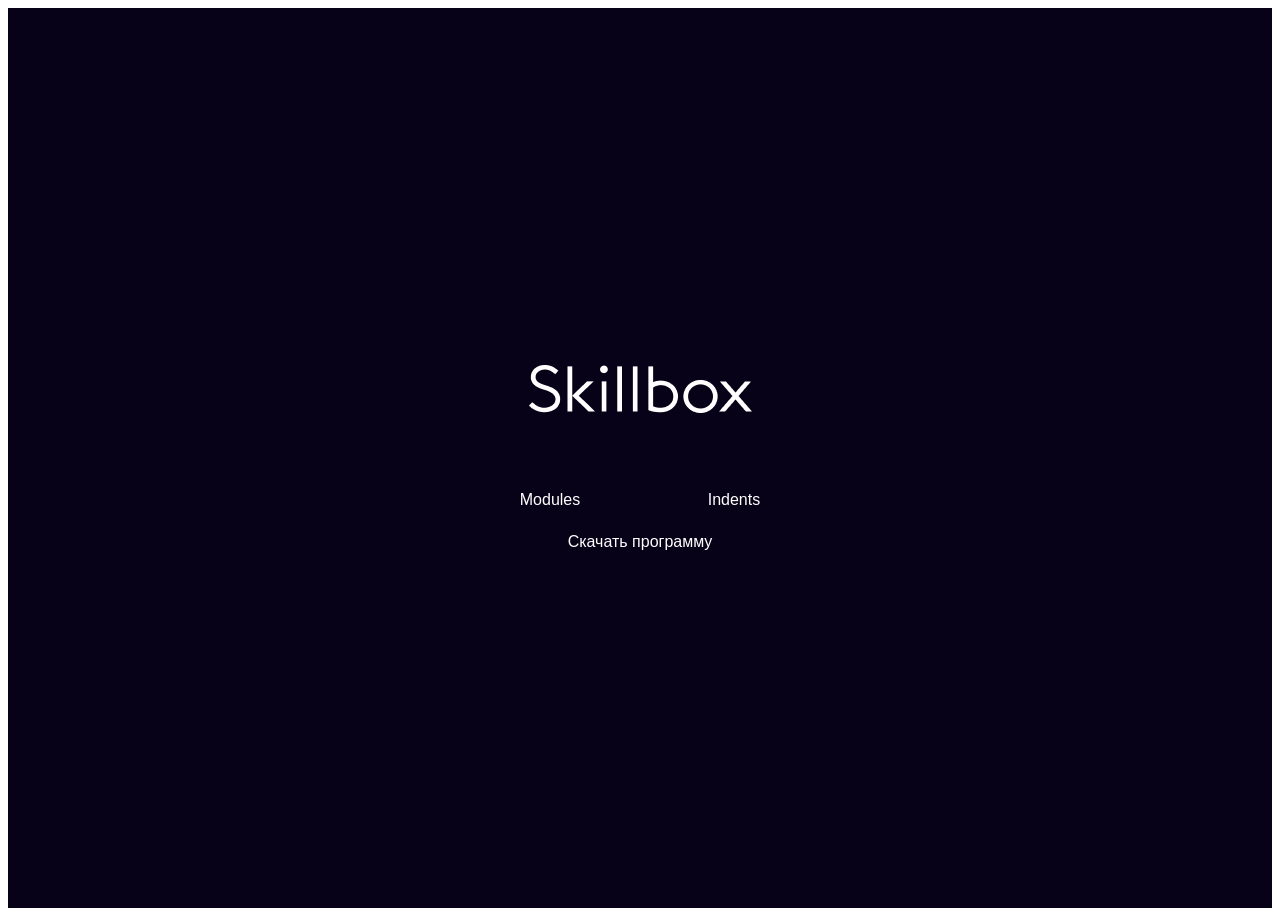
==== index.html @ f4b26ff0 "Add files" ====
<!DOCTYPE html>
<html lang="ru">
<head>
  <meta charset="UTF-8">
  <title>Практическое задание</title>
  <link rel="stylesheet" href="css/normalize.css">
  <link rel="stylesheet" href="css/style.css">
</head>
<body>
  <div class="main-content">
  <div class="logo">
    <a href="https://skillbox.ru/" target="_blank">
      <img src="img/logo-light.png" alt="Skillbox">
    </a>
  </div>
  <div>
    <a class="link" href="modules.html">Modules</a>
    <a class="link" href="article.html">Indents</a>
  </div>
  <div>
    <a href="skillbox.docx">Скачать программу</a>
  </div>
</div>
</body>
</html>
---- css/style.css ----
html {
	box-sizing: border-box;
}

*,
*::before,
*::after {
	box-sizing: inherit;
}

a {
	color: inherit;
	text-decoration: none;
}

img {
	max-width: 100%;
}

body {
	font-family: 'font', sans-serif;
}

.main-content{
  display: flex;
  flex-direction: column;
  align-items: center;
  justify-content: center;
  min-height: 100vh;
  color: #fff;
  background-color: #070217;
}

.logo {
  display: inline-block;
  margin-bottom: 50px;
}

.links{
  margin-bottom: 50px;
}

.link {
  display: inline-block;
  padding: 24px 49px;
}

.link:not(:last-child) {
  margin-right: 25px;
}

.container {
  margin: 0 auto;
  padding: 80px 0;
  width: 1170px;
}

.main-title {
  margin-top: 0;
  margin-bottom: 40px;
}

.control-title {
  margin-top: 0;
  margin-bottom: 10px;
}

.structure-title{
  margin-top: 0;
  margin-bottom: 10px;
}

.text {
  width: 872px;
  margin-top: 0;
  margin-bottom: 40px;
}

.gray-box {
  border-radius: 20px;
  padding: 30px;
  background-color: #f3f3f3;
}

.gray-box:not(:last-child) {
  margin-bottom: 25px;
}

.gray-box .text {
  width: 692px;
  margin-top: 0;
  margin-bottom: 10px;
}

.list {
  padding-left: 15px;
  margin-bottom: 0;
}

.item-list:not(:last-child) {
  margin-bottom: 20px;
}

.image {
  margin-bottom: 40px;
}

.fig-img {
  display: inline-block;
  margin-bottom: 40px;
  width: 872px;
  margin: 0;
}
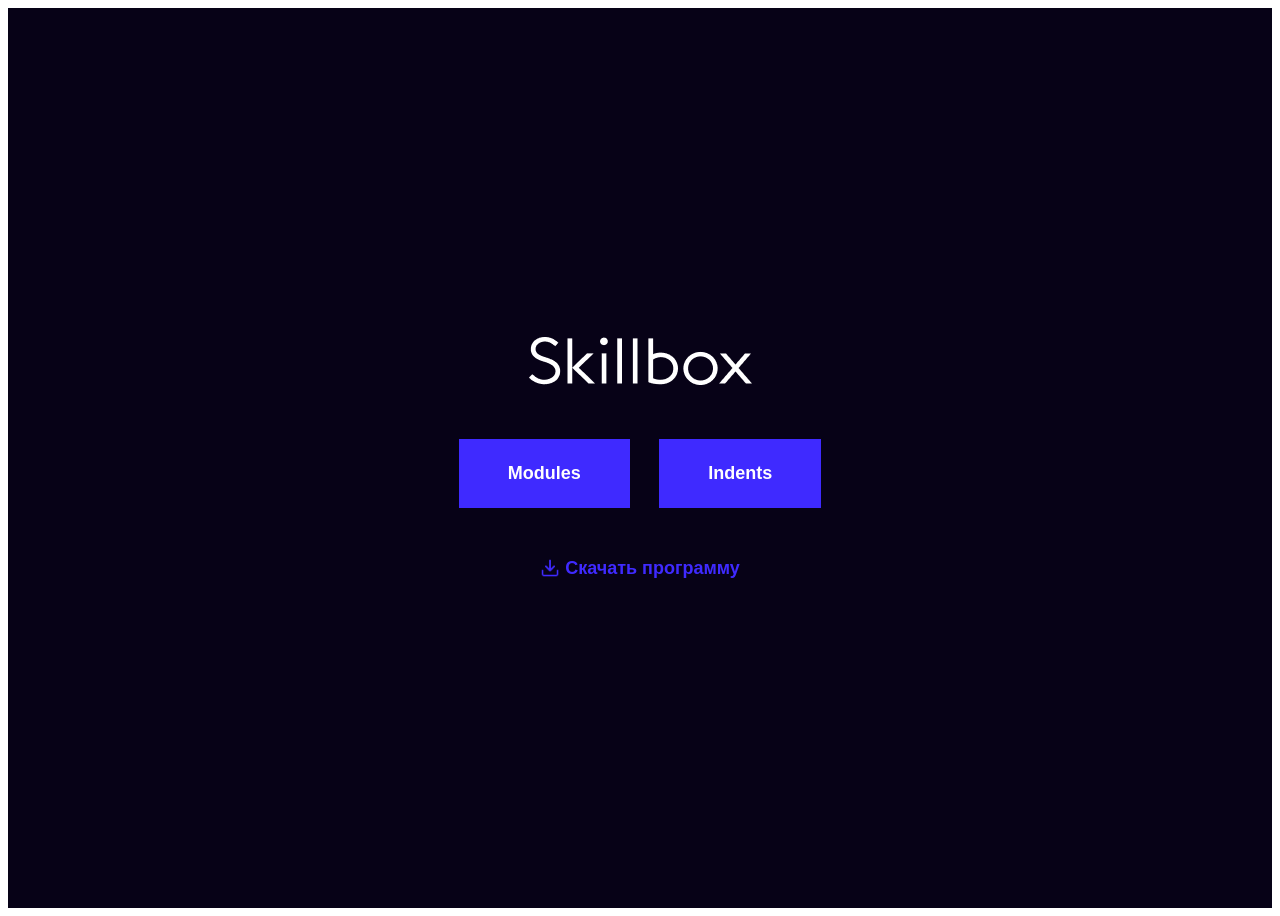
==== commit 1ebe1719: "Update files" ====
--- a/index.html
+++ b/index.html
@@ -13,12 +13,12 @@
       <img src="img/logo-light.png" alt="Skillbox">
     </a>
   </div>
-  <div>
+  <div class="links">
     <a class="link" href="modules.html">Modules</a>
     <a class="link" href="article.html">Indents</a>
   </div>
   <div>
-    <a href="skillbox.docx">Скачать программу</a>
+    <a class="link-download" href="skillbox.docx">Скачать программу</a>
   </div>
 </div>
 </body>
--- a/css/style.css
+++ b/css/style.css
@@ -10,7 +10,7 @@
 
 a {
 	color: inherit;
-	text-decoration: none;
+  text-decoration: none;
 }
 
 img {
@@ -18,7 +18,7 @@
 }
 
 body {
-	font-family: 'font', sans-serif;
+	font-family: Arial, Verdana, sans-serif;
 }
 
 .main-content{
@@ -43,6 +43,22 @@
 .link {
   display: inline-block;
   padding: 24px 49px;
+
+  font-weight: 700;
+  font-size: 18px;
+  background-color: #3f2aff;
+}
+
+.link-download {
+  font-weight: 700;
+  font-size: 18px;
+  color: #3f2aff;
+
+  padding-left: 25px;
+  background-image: url("../img/download.png");
+  background-position: left center;
+  background-size: 20px 20px;
+  background-repeat: no-repeat;
 }
 
 .link:not(:last-child) {
@@ -56,30 +72,65 @@
 }
 
 .main-title {
+  font-weight: 400;
+  font-size: 60px;
+  line-height: 60px;
+  color: #333;
   margin-top: 0;
   margin-bottom: 40px;
 }
 
 .control-title {
+  font-size: 40px;
+  line-height: 46px;
+  color: #333;
   margin-top: 0;
   margin-bottom: 10px;
 }
 
 .structure-title{
+  font-weight: 400;
+  font-size: 30px;
+  line-height: 34px;
+  color: #333;
   margin-top: 0;
   margin-bottom: 10px;
+}
+
+::marker {
+  color: blue;
+  font-size: 1.2em;
 }
 
 .text {
   width: 872px;
   margin-top: 0;
   margin-bottom: 40px;
+  font-weight: 400;
+  font-size: 20px;
+  line-height: 32px;
+  color: #333;
+}
+
+.highlight-text {
+  border-radius: 20px;
+  padding-top: 50px;
+  padding-bottom: 50px;
+  padding-left: 95px;
+  padding-right: 95px;
+  width: 100%;
+  font-weight: 700;
+  font-size: 30px;
+  color: #fff;
+  background-color:  #3f2aff;
 }
 
 .gray-box {
   border-radius: 20px;
   padding: 30px;
-  background-color: #f3f3f3;
+  background-color: #f3f3f3; 
+  background-position: right center;
+  background-repeat: no-repeat;
 }
 
 .gray-box:not(:last-child) {
@@ -97,8 +148,14 @@
   margin-bottom: 0;
 }
 
-.item-list:not(:last-child) {
+.item-list{
+  text-decoration: none;
+  color: #3f2aff;
   margin-bottom: 20px;
+}
+
+.list-mark::marker{
+  color: #3f2aff;
 }
 
 .image {
@@ -106,8 +163,33 @@
 }
 
 .fig-img {
+  margin: 0;
+  font-size: 0;
   display: inline-block;
   margin-bottom: 40px;
   width: 872px;
-  margin: 0;
 }
+
+.fig-img figcaption {
+  border-bottom: 1px solid #b6b6b6;
+  border-left: 1px solid #b6b6b6;
+  border-right: 1px solid #b6b6b6;
+  border-top: none;
+  padding-top: 19px;
+  padding-bottom: 19px;
+  font-weight: 400;
+  font-size: 14px;
+  text-align: center;
+  }
+
+.decorative-img-book {
+  background-image: url("../img/decorate-1.png");
+  background-position: right center;
+  background-repeat: no-repeat;
+}
+
+.decorative-img-spark {
+  background-image: url("../img/decorate-2.png");
+  background-position: right center;
+  background-repeat: no-repeat;
+}
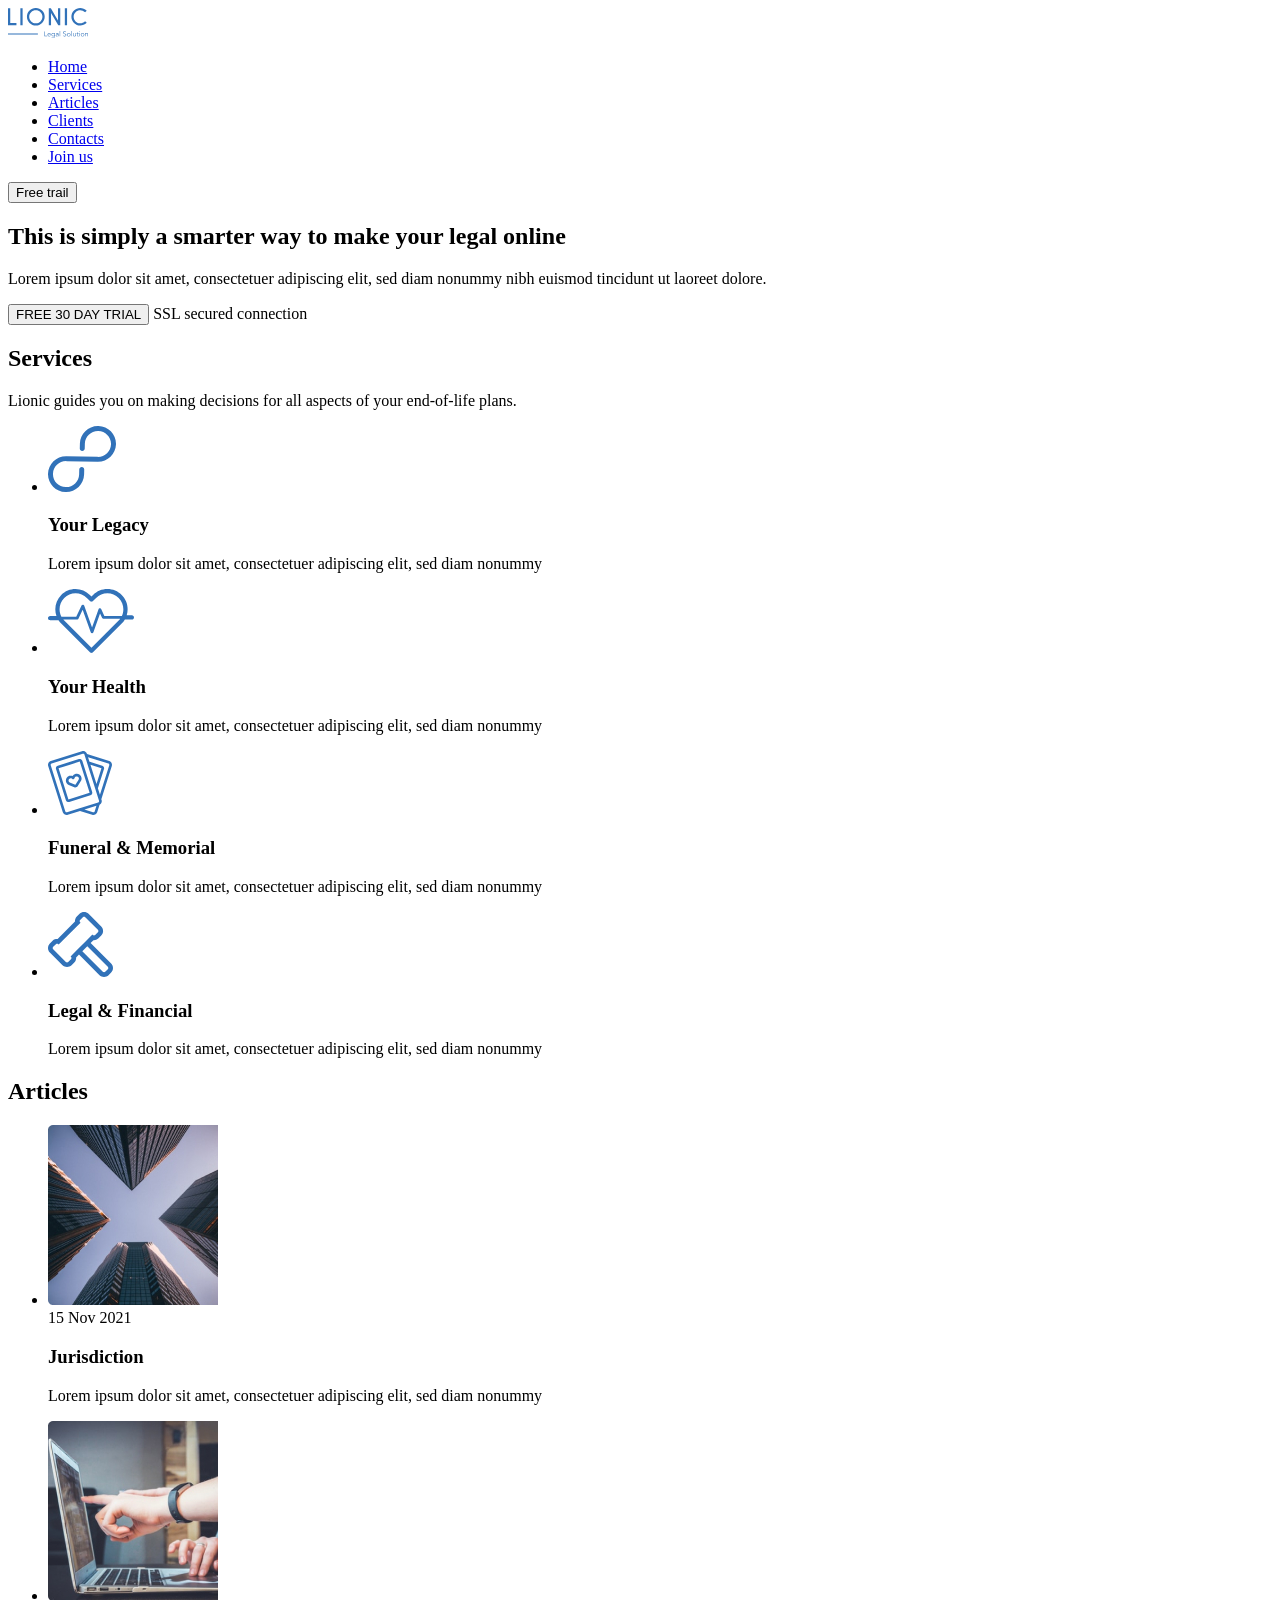
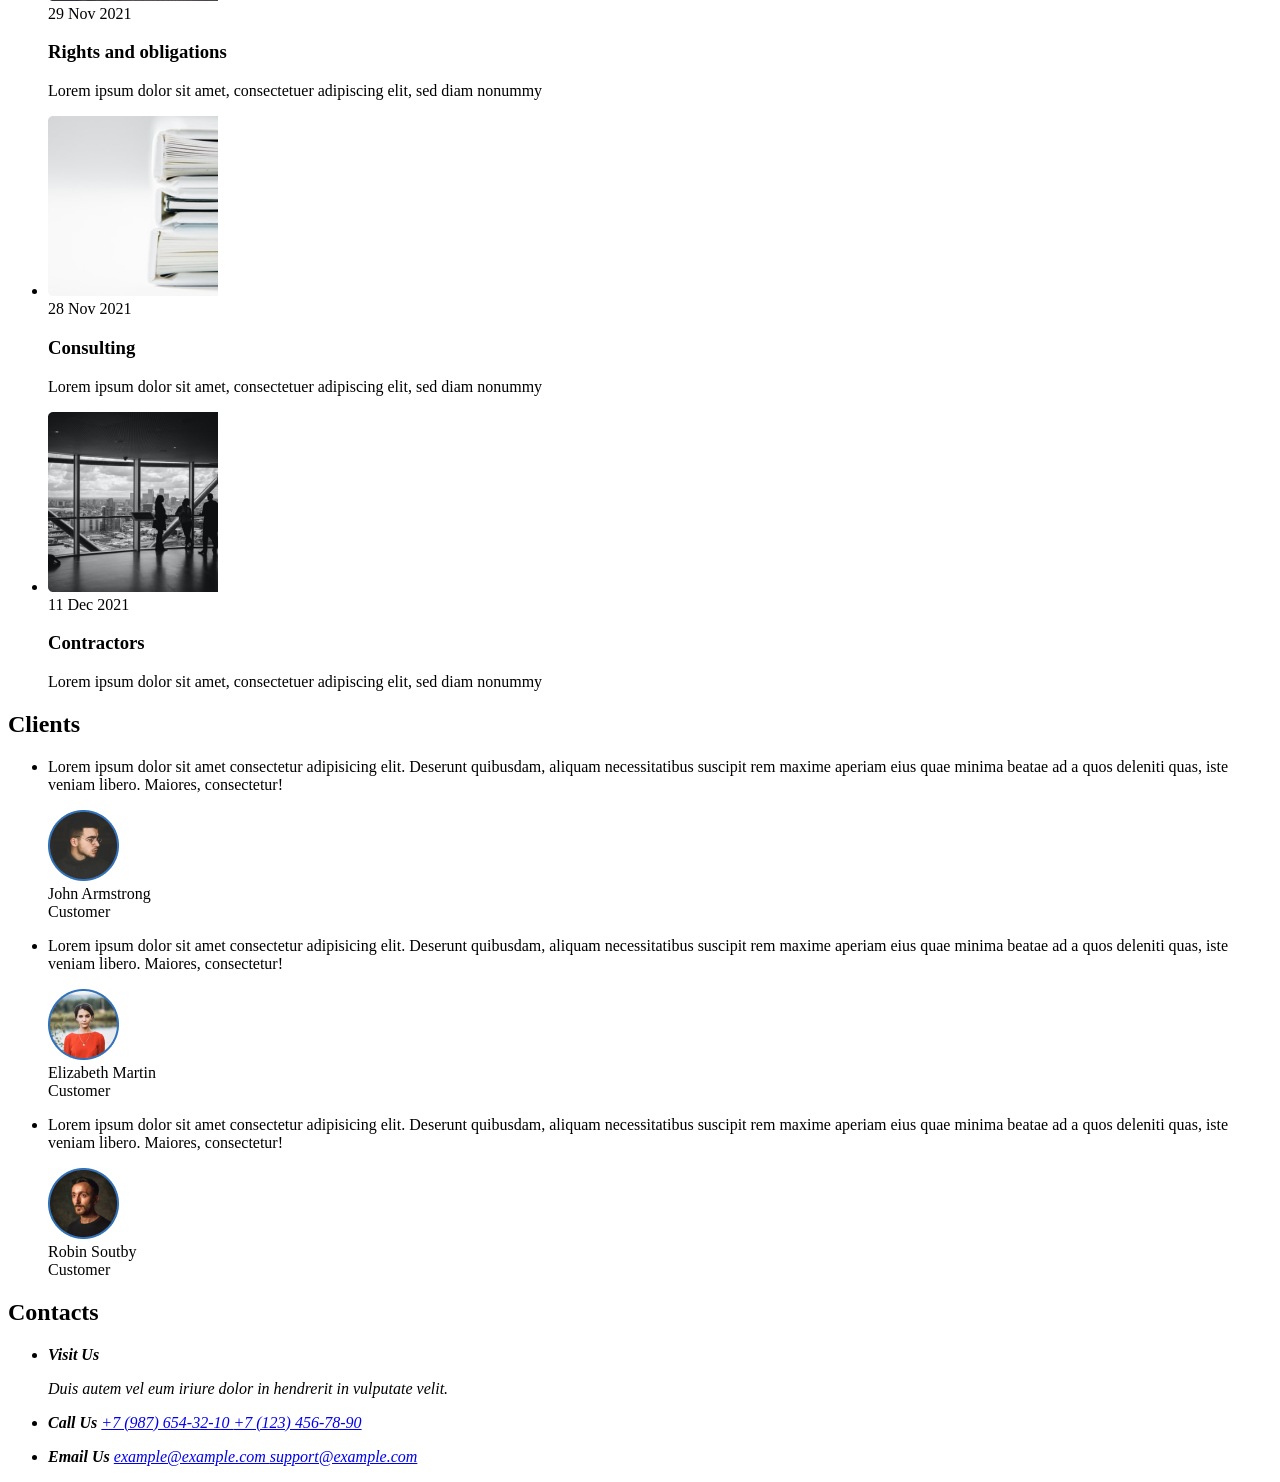
==== commit 91a4d0cb: "Add files" ====
--- a/index.html
+++ b/index.html
@@ -1,25 +1,314 @@
-<!DOCTYPE html>
-<html lang="ru">
-<head>
-  <meta charset="UTF-8">
-  <title>Практическое задание</title>
-  <link rel="stylesheet" href="css/normalize.css">
-  <link rel="stylesheet" href="css/style.css">
-</head>
-<body>
-  <div class="main-content">
-  <div class="logo">
-    <a href="https://skillbox.ru/" target="_blank">
-      <img src="img/logo-light.png" alt="Skillbox">
-    </a>
-  </div>
-  <div class="links">
-    <a class="link" href="modules.html">Modules</a>
-    <a class="link" href="article.html">Indents</a>
-  </div>
-  <div>
-    <a class="link-download" href="skillbox.docx">Скачать программу</a>
-  </div>
-</div>
-</body>
-</html>
+<!DOCTYPE html>
+<html lang="en">
+<head>
+    <meta charset="UTF-8">
+    <meta name="viewport" content="width=device-width, initial-scale=1.0">
+    <title>Lionic</title>
+</head>
+<body>
+    <header class="header">
+        <div class="container">
+            <a href="#" class="header-logo">
+                <img src="img/logo.svg" class="header-logo" alt="Logo">
+            </a>
+            <nav class="header-nav">
+                <ul class="header-list">
+                    <li class="header-list-item">
+                        <a href="#" class="header-link">
+                            Home
+                        </a>
+                    </li>
+                    <li class="header-list-item">
+                        <a href="#services" class="header-link">
+                            Services
+                        </a>
+                    </li>
+                    <li class="header-list-item">
+                        <a href="#articles" class="header-link">
+                            Articles
+                        </a>
+                    </li>
+                    <li class="header-list-item">
+                        <a href="#clients" class="header-link">
+                            Clients
+                        </a>
+                    </li>
+                    <li class="header-list-item">
+                        <a href="#contacts" class="header-link">
+                            Contacts
+                        </a>
+                    </li>
+                    <li class="header-list-item">
+                        <a href="#join-us" class="header-link">
+                            Join us
+                        </a>
+                    </li>
+                </ul>
+            </nav>
+            <button class="btn neader-btn">
+                Free trail
+            </button>
+        </div>
+    </header>
+
+    <main class="main">
+        <section id="hero" class="hero">
+            <div class="container">
+                <div class="hero-content">
+                    <h1 class="hero-title">
+                        This is&nbsp;simply a&nbsp;smarter way to&nbsp;make your legal online
+                    </h1>
+                    <p class="hero-descr">
+                        Lorem ipsum dolor sit amet, consectetuer adipiscing elit, sed diam nonummy nibh euismod tincidunt ut&nbsp;laoreet dolore.
+                    </p>
+                    <button class="btn hero-btn">
+                        FREE 30&nbsp;DAY TRIAL
+                    </button>
+                    <span class="hero-secure">
+                        SSL secured connection
+                    </span>
+                </div>
+            </div>
+        </section>
+        <section id="services" class="services">
+            <div class="container">
+                <h2 class="section-title services-title">
+                    Services
+                </h2>
+                <p class="section-descr services-descr">
+                    Lionic guides you on&nbsp;making decisions for all aspects of&nbsp;your end-of-life plans.
+                </p>
+                <ul class="services-items">
+                    <li class="dervices-item">
+                        <svg class="services-item-icon" width="68" height="66" viewBox="0 0 68 66" fill="none" xmlns="http://www.w3.org/2000/svg">
+                            <path d="M50.393 0.00398661C40.438 -0.212013 32.146 7.63799 31.9 17.512L31.776 22.483C31.742 23.839 32.833 24.973 34.2 25.003C35.567 25.032 36.713 23.947 36.746 22.591L36.871 17.62C37.049 10.471 43.062 4.77799 50.271 4.93399C57.478 5.09099 63.201 11.038 63.023 18.187C62.844 25.335 56.831 31.029 49.623 30.872L18.5 30.197C8.54499 29.981 0.252987 37.831 0.00698678 47.705C-0.240013 57.579 7.65099 65.78 17.607 65.995C27.562 66.211 35.854 58.362 36.1 48.488L36.223 43.572C36.257 42.215 35.166 41.082 33.799 41.052C32.432 41.022 31.286 42.108 31.252 43.464L31.129 48.38C30.951 55.529 24.938 61.222 17.729 61.066C10.522 60.909 4.79899 54.962 4.97699 47.813C5.15599 40.664 11.169 34.971 18.377 35.127L49.5 35.802C59.456 36.018 67.747 28.169 67.994 18.295C68.24 8.41999 60.349 0.219987 50.394 0.00498661L50.393 0.00398661Z" fill="#3172B9"/>
+                        </svg>
+                        <h3 class="services-item-title">
+                            Your Legacy
+                        </h3>
+                        <p class="services-item-desc">
+                            Lorem ipsum dolor sit amet, consectetuer adipiscing elit, sed diam nonummy
+                        </p>
+                    </li>
+                    <li class="dervices-item">
+                        <svg class="services-item-icon" width="86" height="64" viewBox="0 0 86 64" fill="none" xmlns="http://www.w3.org/2000/svg">
+                            <path d="M79.622 20.272C79.622 22.336 79.316 24.352 78.726 26.27H83.868C85.045 26.27 86 27.227 86 28.406C86 29.586 85.045 30.541 83.868 30.541H77.47C77.268 30.541 77.073 30.513 76.888 30.461C76.0053 31.9743 74.9311 33.3675 73.692 34.606L44.972 63.374C44.7741 63.5725 44.539 63.73 44.2802 63.8375C44.0213 63.9449 43.7438 64.0002 43.4635 64.0002C43.1832 64.0002 42.9057 63.9449 42.6468 63.8375C42.388 63.73 42.1529 63.5725 41.955 63.374L13.233 34.606C12.1963 33.5688 11.2752 32.422 10.486 31.186C10.315 31.23 10.136 31.254 9.95 31.254H2.132C1.85176 31.2537 1.57431 31.1983 1.31551 31.0908C1.0567 30.9833 0.821595 30.8259 0.623621 30.6276C0.425646 30.4292 0.268677 30.1938 0.161676 29.9348C0.0546755 29.6758 -0.000261829 29.3983 9.38171e-07 29.118C9.38171e-07 27.938 0.955001 26.982 2.132 26.982H8.447C5.965 19.861 7.56 11.618 13.233 5.93801C15.1066 4.05015 17.3363 2.55313 19.793 1.5338C22.2497 0.514473 24.8843 -0.00687342 27.544 1.15198e-05C32.95 1.15198e-05 38.034 2.10901 41.856 5.93801L43.463 7.54701L45.07 5.93701C46.9438 4.04921 49.1737 2.55231 51.6306 1.53315C54.0874 0.513987 56.7222 -0.0071368 59.382 1.15198e-05C62.0417 -0.00681806 64.6763 0.514553 67.133 1.53388C69.5896 2.55321 71.8194 4.0502 73.693 5.93801C75.5791 7.8172 77.0741 10.0515 78.0918 12.5117C79.1094 14.972 79.6295 17.6096 79.622 20.272ZM70.678 8.95701C69.1987 7.46697 67.4383 6.28548 65.4989 5.48108C63.5595 4.67667 61.4796 4.26536 59.38 4.27101C57.2807 4.26563 55.2012 4.67706 53.2622 5.48146C51.3231 6.28586 49.563 7.46721 48.084 8.95701L44.969 12.077C44.7713 12.2754 44.5364 12.4329 44.2777 12.5403C44.019 12.6478 43.7416 12.7031 43.4615 12.7031C43.1814 12.7031 42.904 12.6478 42.6453 12.5403C42.3866 12.4329 42.1517 12.2754 41.954 12.077L38.84 8.95701C37.3608 7.46718 35.6005 6.28582 33.6613 5.48142C31.7221 4.67703 29.6424 4.26561 27.543 4.27101C25.4437 4.26546 23.3642 4.67682 21.4251 5.48123C19.486 6.28564 17.7259 7.46708 16.247 8.95701C11.173 14.04 10.232 21.718 13.425 27.763H28.236L33.538 16.479C33.783 15.959 34.277 15.634 34.891 15.663C35.1717 15.6764 35.4421 15.7726 35.6681 15.9396C35.8942 16.1065 36.0657 16.3367 36.161 16.601L44.051 38.487L50.542 20.168C50.6364 19.9007 50.8086 19.6678 51.0365 19.4992C51.2643 19.3306 51.5374 19.2341 51.8206 19.2221C52.1038 19.21 52.3842 19.283 52.6255 19.4316C52.8669 19.5802 53.0583 19.7977 53.175 20.056L56.351 27.051H73.852C76.612 21.125 75.554 13.842 70.677 8.95701H70.678ZM16.248 31.586L43.463 58.844L70.678 31.586C71.2253 31.038 71.7323 30.4512 72.195 29.83H55.736C55.179 29.83 54.373 29.573 54.143 29.064L52.046 24.444L45.404 43.189C45.204 43.755 44.67 44.135 44.069 44.136H44.066C43.466 44.136 42.933 43.76 42.729 43.196L34.653 20.798L30.426 29.794C30.192 30.292 29.99 30.541 29.439 30.541H15.293C15.593 30.901 15.912 31.249 16.248 31.586Z" fill="#3172B9"/>
+                        </svg>
+                        <h3 class="services-item-title">
+                            Your Health
+                        </h3>
+                        <p class="services-item-desc">
+                            Lorem ipsum dolor sit amet, consectetuer adipiscing elit, sed diam nonummy
+                        </p>
+                    </li>
+                    <li class="dervices-item">
+                        <svg class="services-item-icon" width="64" height="64" viewBox="0 0 64 64" fill="none" xmlns="http://www.w3.org/2000/svg">
+                            <path d="M63.8101 15.073L53.3321 48.146L53.5791 48.926C53.7393 49.4264 53.7986 49.9537 53.7536 50.4772C53.7086 51.0008 53.5603 51.5102 53.3171 51.976C52.9241 52.732 52.3171 53.329 51.5701 53.704L51.5611 53.737L49.1941 61.207C48.8722 62.2171 48.1632 63.0585 47.2223 63.5469C46.2815 64.0354 45.1853 64.131 44.1741 63.813L32.0001 59.957L19.8261 63.813C18.8148 64.131 17.7187 64.0354 16.7778 63.5469C15.8369 63.0585 15.1279 62.2171 14.8061 61.207L0.188058 15.074C0.0280711 14.5735 -0.0310613 14.0462 0.0140824 13.5227C0.0592262 12.9991 0.20775 12.4897 0.451058 12.024C0.69167 11.5566 1.02267 11.1416 1.42487 10.8031C1.82706 10.4646 2.29245 10.2093 2.79406 10.052L33.9431 0.187C34.9542 -0.131631 36.0504 -0.0363451 36.9915 0.451969C37.9325 0.940283 38.6415 1.78178 38.9631 2.792L39.0401 3.034C39.0491 3.036 39.0581 3.037 39.0661 3.04L61.2061 10.053C61.7073 10.2103 62.1723 10.4654 62.5743 10.8035C62.9763 11.1417 63.3073 11.5561 63.5481 12.023C64.0401 12.973 64.1331 14.055 63.8101 15.073ZM48.4441 54.75L36.4161 58.559L44.9781 61.271C45.3153 61.3777 45.6811 61.3463 45.9951 61.1835C46.3092 61.0208 46.5458 60.7401 46.6531 60.403L48.4441 54.75ZM51.0371 49.732L36.4211 3.598C36.3142 3.26106 36.078 2.98029 35.7644 2.81736C35.4507 2.65442 35.0852 2.62264 34.7481 2.729L3.60006 12.595C3.26006 12.702 2.98306 12.935 2.81906 13.252C2.73787 13.4073 2.68829 13.5771 2.67319 13.7517C2.65808 13.9263 2.67775 14.1021 2.73106 14.269L17.3471 60.402C17.5691 61.103 18.3201 61.492 19.0211 61.271L31.5611 57.299C31.5891 57.289 31.6171 57.279 31.6461 57.272L50.1691 51.405C50.5091 51.298 50.7861 51.065 50.9491 50.748C51.1141 50.432 51.1451 50.071 51.0371 49.731V49.732ZM48.4971 32.885L53.4461 17.265L42.4451 13.781L48.4971 32.885ZM61.1801 13.25C61.0998 13.0945 60.9896 12.9565 60.8557 12.8439C60.7218 12.7313 60.567 12.6464 60.4001 12.594L40.0231 6.14L41.4691 10.701C41.5571 10.711 41.6451 10.729 41.7321 10.757L54.2501 14.722C54.5841 14.8269 54.894 14.9969 55.1619 15.2223C55.4299 15.4477 55.6505 15.7239 55.8111 16.035C55.9734 16.3456 56.0726 16.6852 56.1028 17.0344C56.133 17.3835 56.0937 17.7352 55.9871 18.069L49.8951 37.297L51.9331 43.731L61.2681 14.267C61.3751 13.927 61.3441 13.567 61.1801 13.25ZM30.9401 23.336C31.5152 23.6323 32.0259 24.0398 32.4425 24.5349C32.8591 25.0299 33.1733 25.6027 33.3671 26.22C33.5725 26.8654 33.633 27.5483 33.5443 28.2198C33.4557 28.8913 33.22 29.535 32.8541 30.105L29.6411 35.126C29.3916 35.5142 29.0489 35.8336 28.6441 36.0552C28.2393 36.2767 27.7855 36.3932 27.3241 36.394C26.9701 36.394 26.6161 36.326 26.2841 36.19L20.7651 33.936C20.1378 33.6806 19.5745 33.29 19.1154 32.792C18.6563 32.2941 18.3127 31.701 18.1091 31.055C17.9119 30.4388 17.8389 29.7897 17.8943 29.1451C17.9498 28.5006 18.1326 27.8734 18.4321 27.3C18.7284 26.7249 19.1359 26.2142 19.631 25.7976C20.126 25.3811 20.6988 25.0668 21.3161 24.873C22.3839 24.5378 23.5338 24.5745 24.5781 24.977C25.1998 24.0462 26.1189 23.3539 27.1851 23.013C27.8013 22.8161 28.4504 22.7433 29.0949 22.7987C29.7394 22.8541 30.3665 23.0368 30.9401 23.336ZM30.8251 27.025C30.7361 26.742 30.5919 26.4795 30.4009 26.2526C30.2098 26.0257 29.9757 25.8389 29.7121 25.703C29.4491 25.5656 29.1615 25.4818 28.8659 25.4564C28.5703 25.431 28.2726 25.4645 27.9901 25.555C27.6178 25.6716 27.2823 25.8833 27.0168 26.1692C26.7513 26.455 26.565 26.8051 26.4761 27.185C26.4221 27.4083 26.3114 27.6139 26.1547 27.7819C25.998 27.9499 25.8006 28.0747 25.5816 28.1441C25.3626 28.2135 25.1294 28.2251 24.9045 28.178C24.6797 28.1309 24.4708 28.0265 24.2981 27.875C24.0064 27.6158 23.6523 27.4371 23.2705 27.3565C22.8888 27.2758 22.4926 27.296 22.1211 27.415C21.838 27.5042 21.5755 27.6487 21.3488 27.8401C21.122 28.0315 20.9355 28.266 20.8001 28.53C20.6627 28.793 20.5789 29.0806 20.5535 29.3762C20.5281 29.6718 20.5616 29.9694 20.6521 30.252C20.8271 30.805 21.2371 31.249 21.7751 31.469L27.2931 33.723C27.3114 33.731 27.3322 33.7317 27.3511 33.725C27.3696 33.7194 27.3856 33.7074 27.3961 33.691L30.6091 28.669C30.9231 28.179 31.0021 27.581 30.8261 27.027L30.8251 27.025ZM44.1721 40.932C44.2788 41.2656 44.3183 41.6171 44.2882 41.966C44.2582 42.315 44.1592 42.6545 43.9971 42.965C43.8365 43.2764 43.6158 43.5529 43.3477 43.7785C43.0796 44.004 42.7694 44.1742 42.4351 44.279L21.2401 50.994C20.5659 51.2062 19.835 51.1426 19.2077 50.817C18.5803 50.4914 18.1076 49.9305 17.8931 49.257L8.01306 18.07C7.90624 17.7362 7.8667 17.3846 7.89674 17.0355C7.92678 16.6863 8.0258 16.3466 8.18806 16.036C8.34862 15.7249 8.56923 15.4487 8.83717 15.2233C9.1051 14.9979 9.41503 14.8279 9.74906 14.723L30.9451 8.009C31.6194 7.79619 32.3506 7.85955 32.9782 8.18519C33.6059 8.51083 34.0788 9.07215 34.2931 9.746L44.1721 40.932ZM41.6301 41.737L31.7501 10.551L21.9781 13.645L10.5531 17.264L20.4331 48.45L41.6301 41.737Z" fill="#3172B9"/>
+                        </svg>
+                        <h3 class="services-item-title">
+                            Funeral &amp;&nbsp;Memorial
+                        </h3>
+                        <p class="services-item-desc">
+                            Lorem ipsum dolor sit amet, consectetuer adipiscing elit, sed diam nonummy
+                        </p>
+                    </li>
+                    <li class="dervices-item">
+                        <svg class="services-item-icon" width="65" height="65" viewBox="0 0 65 65" fill="none" xmlns="http://www.w3.org/2000/svg">
+                            <path d="M63.131 51.506C64.3269 52.7045 64.9985 54.3285 64.9985 56.0215C64.9985 57.7146 64.3269 59.3385 63.131 60.537L60.54 63.13C59.9482 63.7249 59.2442 64.1965 58.4689 64.5175C57.6935 64.8385 56.8622 65.0025 56.023 65C55.184 65.0024 54.3529 64.8384 53.5777 64.5174C52.8025 64.1964 52.0987 63.7249 51.507 63.13L30.988 42.613L28.126 45.475C28.2028 46.397 28.077 47.3246 27.7574 48.1928C27.4378 49.061 26.9322 49.8488 26.276 50.501L23.55 53.227C22.9583 53.8218 22.2545 54.2934 21.4793 54.6143C20.7042 54.9353 19.873 55.0994 19.034 55.097C18.1952 55.0993 17.3642 54.9352 16.5892 54.6142C15.8142 54.2932 15.1106 53.8217 14.519 53.227L1.86503 40.575C0.66925 39.3767 -0.00231934 37.7529 -0.00231934 36.06C-0.00231934 34.3671 0.66925 32.7434 1.86503 31.545L4.59103 28.819C5.24326 28.1629 6.03107 27.6573 6.89928 27.3377C7.76748 27.0182 8.69507 26.8923 9.61703 26.969L26.97 9.61902C26.8953 8.69769 27.0219 7.77112 27.341 6.90358C27.6601 6.03605 28.1641 5.24832 28.818 4.59502L31.543 1.87002C32.1347 1.27539 32.8383 0.803958 33.6133 0.48298C34.3883 0.162003 35.2192 -0.00214761 36.058 2.1214e-05C37.764 2.1214e-05 39.368 0.664021 40.574 1.87002L53.227 14.522C54.4226 15.7205 55.094 17.3442 55.094 19.037C55.094 20.7298 54.4226 22.3536 53.227 23.552L50.502 26.278C49.8497 26.9342 49.0617 27.4398 48.1933 27.7594C47.3249 28.079 46.3972 28.2048 45.475 28.128L42.613 30.99L63.131 51.506ZM31.164 35.784L35.783 31.165L39.243 27.705L44.398 22.551L44.798 22.951C45.126 23.279 45.556 23.443 45.986 23.443C46.416 23.443 46.846 23.279 47.175 22.951L49.9 20.226C50.0561 20.07 50.1798 19.8848 50.2643 19.681C50.3487 19.4771 50.3922 19.2587 50.3922 19.038C50.3922 18.8174 50.3487 18.5989 50.2643 18.3951C50.1798 18.1912 50.0561 18.006 49.9 17.85L37.246 5.19702C37.0901 5.04084 36.905 4.91699 36.7011 4.83256C36.4972 4.74813 36.2787 4.70479 36.058 4.70502C35.628 4.70502 35.198 4.86902 34.87 5.19702L32.144 7.92202C31.9879 8.07804 31.864 8.26332 31.7794 8.46725C31.6949 8.67118 31.6514 8.88977 31.6514 9.11052C31.6514 9.33128 31.6949 9.54987 31.7794 9.7538C31.864 9.95773 31.9879 10.143 32.144 10.299L32.544 10.699L10.694 32.546L10.294 32.146C10.1381 31.9898 9.95296 31.866 9.74909 31.7816C9.54523 31.6971 9.32669 31.6538 9.10603 31.654C8.67603 31.654 8.24603 31.818 7.91803 32.146L5.19303 34.87C5.03701 35.026 4.91325 35.2112 4.82881 35.4151C4.74437 35.6189 4.70091 35.8374 4.70091 36.058C4.70091 36.2787 4.74437 36.4971 4.82881 36.701C4.91325 36.9048 5.03701 37.09 5.19303 37.246L17.846 49.9C18.174 50.228 18.604 50.392 19.034 50.392C19.464 50.392 19.894 50.228 20.223 49.9L22.948 47.175C23.1042 47.019 23.2281 46.8337 23.3126 46.6298C23.3971 46.4259 23.4407 46.2073 23.4407 45.9865C23.4407 45.7658 23.3971 45.5472 23.3126 45.3433C23.2281 45.1393 23.1042 44.954 22.948 44.798L22.548 44.398L27.703 39.244L31.164 35.784ZM59.804 54.834L39.285 34.317L34.315 39.287L54.835 59.803C55.162 60.131 55.593 60.295 56.023 60.295C56.453 60.295 56.883 60.131 57.211 59.803L59.804 57.21C59.9601 57.054 60.0838 56.8688 60.1683 56.665C60.2527 56.4611 60.2962 56.2427 60.2962 56.022C60.2962 55.8014 60.2527 55.5829 60.1683 55.3791C60.0838 55.1752 59.9601 54.99 59.804 54.834Z" fill="#3172B9"/>
+                        </svg>
+                        <h3 class="services-item-title">
+                            Legal &amp;&nbsp;Financial
+                        </h3>
+                        <p class="services-item-desc">
+                            Lorem ipsum dolor sit amet, consectetuer adipiscing elit, sed diam nonummy
+                        </p>
+                    </li>
+                </ul>
+            </div>
+        </section>
+        <section id="articles" class="articles">
+            <div class="container">
+                <h2 class="section-title articles-title">
+                    Articles
+                </h2>
+                <ul class="articles-list">
+                    <li class="articles-item">
+                        <article class="blog-review">
+                            <img src="img/blog-1.jpg" alt="Blog photo 1" class="block-preview-image">
+                            <div class="blog-preview-text">
+                                <time datetime="2021-11-15 19:30" class="blog-preview-time">
+                                    15&nbsp;Nov 2021
+                                </time>
+                                <h3 class="blog-preview-title">
+                                    Jurisdiction
+                                </h3>
+                                <p class="blog-preview-descr">
+                                    Lorem ipsum dolor sit amet, consectetuer adipiscing elit, sed diam nonummy
+                                </p>
+                            </div>
+                        </article>
+                    </li>
+                    <li class="articles-item">
+                        <article class="blog-review">
+                            <img src="img/blog-2.jpg" alt="Blog photo 2" class="block-preview-image">
+                            <div class="blog-preview-text">
+                                <time datetime="2021-11-15 19:30" class="blog-preview-time">
+                                    29&nbsp;Nov 2021
+                                </time>
+                                <h3 class="blog-preview-title">
+                                    Rights and obligations
+                                </h3>
+                                <p class="blog-preview-descr">
+                                    Lorem ipsum dolor sit amet, consectetuer adipiscing elit, sed diam nonummy
+                                </p>
+                            </div>
+                        </article>
+                    </li>
+                    <li class="articles-item">
+                        <article class="blog-review">
+                            <img src="img/blog-3.jpg" alt="Blog photo 3" class="block-preview-image">
+                            <div class="blog-preview-text">
+                                <time datetime="2021-11-15 19:30" class="blog-preview-time">
+                                    28&nbsp;Nov 2021
+                                </time>
+                                <h3 class="blog-preview-title">
+                                    Consulting
+                                </h3>
+                                <p class="blog-preview-descr">
+                                    Lorem ipsum dolor sit amet, consectetuer adipiscing elit, sed diam nonummy
+                                </p>
+                            </div>
+                        </article>
+                    </li>
+                    <li class="articles-item">
+                        <article class="blog-review">
+                            <img src="img/blog-4.jpg" alt="Blog photo 4" class="block-preview-image">
+                            <div class="blog-preview-text">
+                                <time datetime="2021-11-15 19:30" class="blog-preview-time">
+                                    11&nbsp;Dec 2021
+                                </time>
+                                <h3 class="blog-preview-title">
+                                    Contractors
+                                </h3>
+                                <p class="blog-preview-descr">
+                                    Lorem ipsum dolor sit amet, consectetuer adipiscing elit, sed diam nonummy
+                                </p>
+                            </div>
+                        </article>
+                    </li>
+                </ul>
+            </div>
+        </section>
+        <section id="clients" class="clients">
+            <h2 class="section-title clients-title">
+                Clients
+            </h2>
+            <ul class="clients-list">
+                <li class="clients-item">
+                    <p class="clients-item-descr">
+                        Lorem ipsum dolor sit amet consectetur adipisicing elit. Deserunt quibusdam, aliquam necessitatibus suscipit rem maxime aperiam eius quae minima beatae ad a quos deleniti quas, iste veniam libero. Maiores, consectetur!
+                    </p>
+                    <div class="clients-user">
+                        <div class="clients-avatar">
+                            <img src="img/client-1.jpg" alt="John Armstrong">
+                        </div>
+                        <div class="clients-text">
+                            <div class="clients-name">
+                                John Armstrong
+                            </div>
+                            <span class="clients-post">
+                                Customer
+                            </span>
+                        </div>
+                    </div>
+                </li>
+                <li class="clients-item">
+                    <p class="clients-item-descr">
+                        Lorem ipsum dolor sit amet consectetur adipisicing elit. Deserunt quibusdam, aliquam necessitatibus suscipit rem maxime aperiam eius quae minima beatae ad a quos deleniti quas, iste veniam libero. Maiores, consectetur!
+                    </p>
+                    <div class="clients-user">
+                        <div class="clients-avatar">
+                            <img src="img/client-2.jpg" alt="Elizabeth Martin">
+                        </div>
+                        <div class="clients-text">
+                            <div class="clients-name">
+                                Elizabeth Martin
+                            </div>
+                            <span class="clients-post">
+                                Customer
+                            </span>
+                        </div>
+                    </div>
+                </li>
+                <li class="clients-item">
+                    <p class="clients-item-descr">
+                        Lorem ipsum dolor sit amet consectetur adipisicing elit. Deserunt quibusdam, aliquam necessitatibus suscipit rem maxime aperiam eius quae minima beatae ad a quos deleniti quas, iste veniam libero. Maiores, consectetur!
+                    </p>
+                    <div class="clients-user">
+                        <div class="clients-avatar">
+                            <img src="img/client-3.jpg" alt="Robin Soutby">
+                        </div>
+                        <div class="clients-text">
+                            <div class="clients-name">
+                                Robin Soutby
+                            </div>
+                            <span class="clients-post">
+                                Customer
+                            </span>
+                        </div>
+                    </div>
+                </li>
+            </ul>
+        </section>
+        <section id="contacts" class="contacts">
+            <div class="cotainer">
+                <h2 class="section-title contats-title">
+                    Contacts
+                </h2>
+                <address class="contacts-address">
+                    <ul class="contacts-list">
+                        <li class="contacts-item">
+                            <strong class="contacts-title-cuption">
+                                Visit&nbsp;Us
+                            </strong>
+                            <p class="contacts-item-text">
+                                Duis autem vel eum iriure dolor in&nbsp;hendrerit in&nbsp;vulputate velit.
+                            </p>
+                        </li>
+                        <li class="contacts-item">
+                            <strong class="contacts-title-cuption">
+                                Call&nbsp;Us
+                            </strong>
+                            <a href="tel:+79876543210" class="contacts-item-link">
+                                +7 (987) 654-32-10
+                            </a>
+                            <a href="tel:+71234567890" class="contacts-item-link">
+                                +7 (123) 456-78-90
+                            </a>
+                            </p>
+                        </li>
+                        <li class="contacts-item">
+                            <strong class="contacts-title-cuption">
+                                Email&nbsp;Us
+                            </strong>
+                            <a href="mailto:example@example.com" class="contacts-item-link">
+                                example@example.com
+                            </a>
+                            <a href="mailto:support@example.com" class="contacts-item-link">
+                                support@example.com
+                            </a>
+                            </p>
+                        </li>
+                    </ul>
+                </address>
+            </div>
+        </section>
+        <!-- <section id="join-us" class="join-us">
+        </section> -->
+    </main>
+
+    <footer class="footer">
+
+    </footer>
+</body>
+</html>
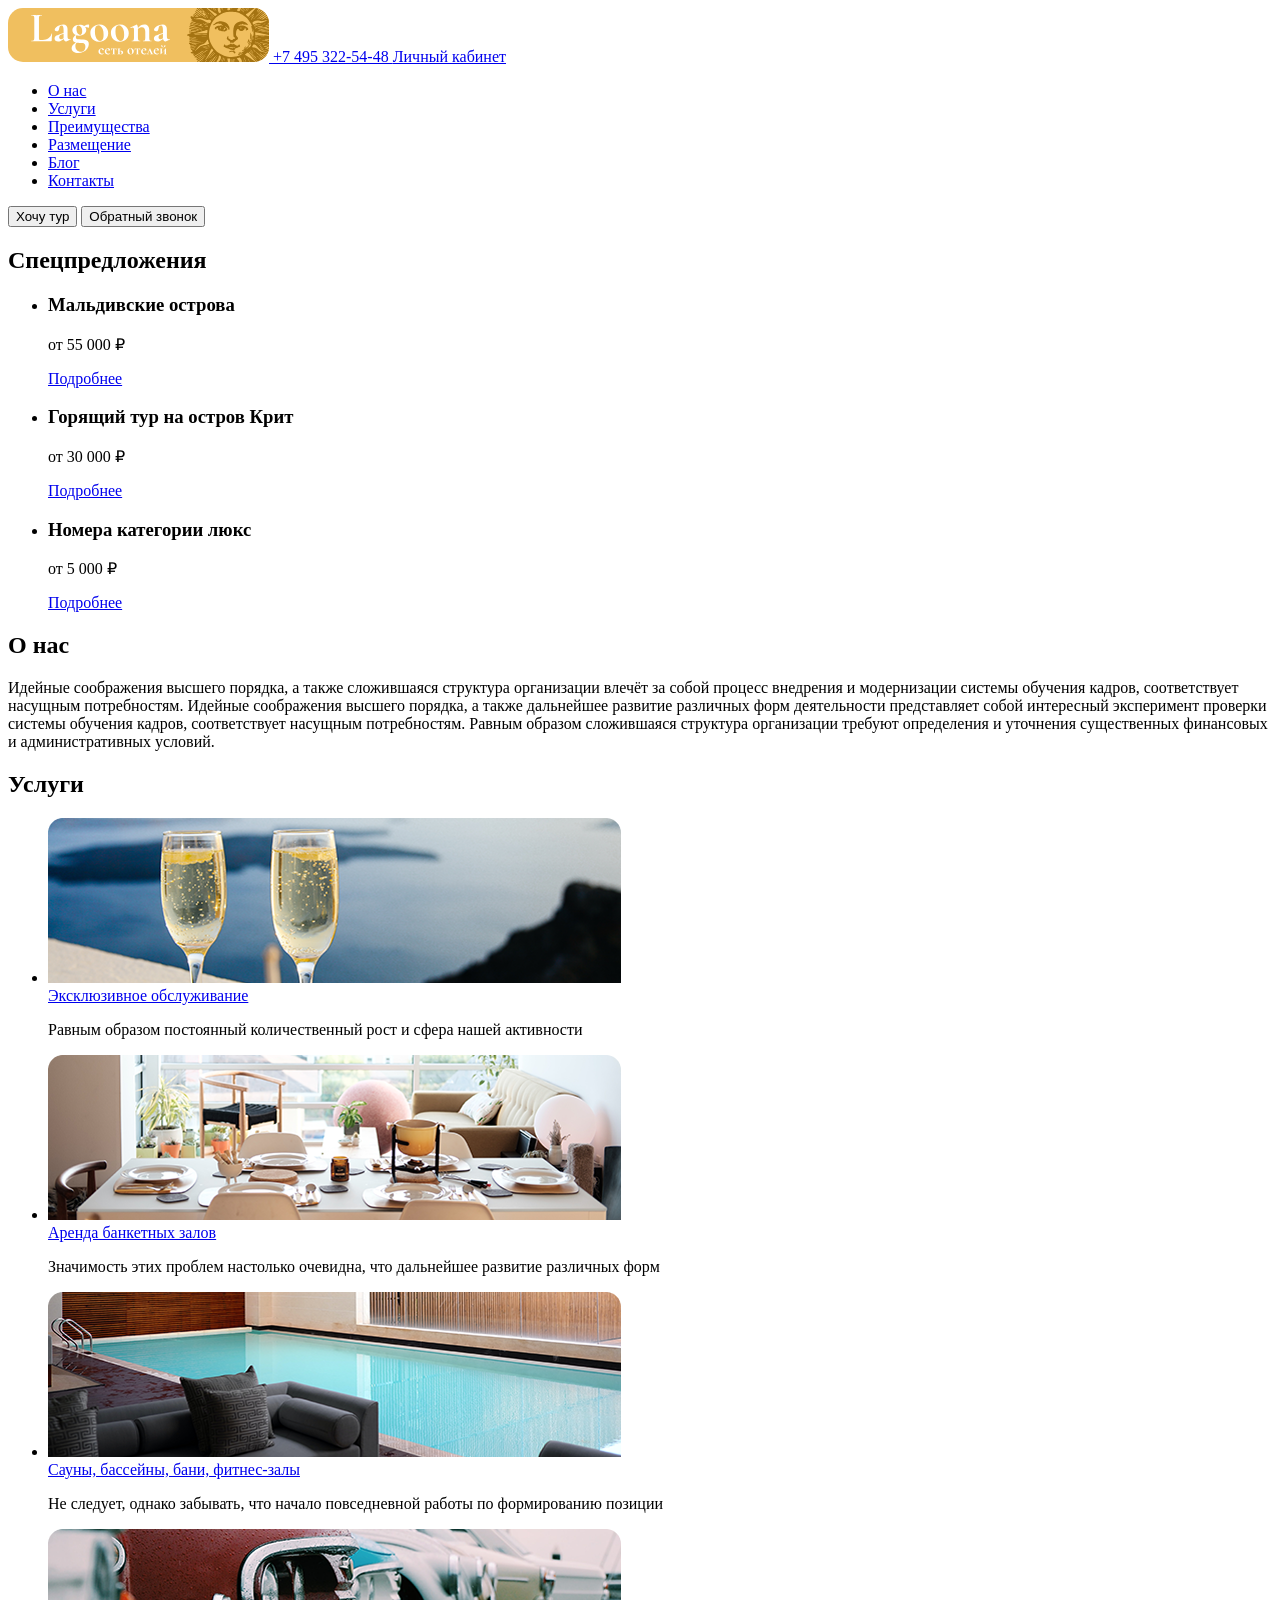
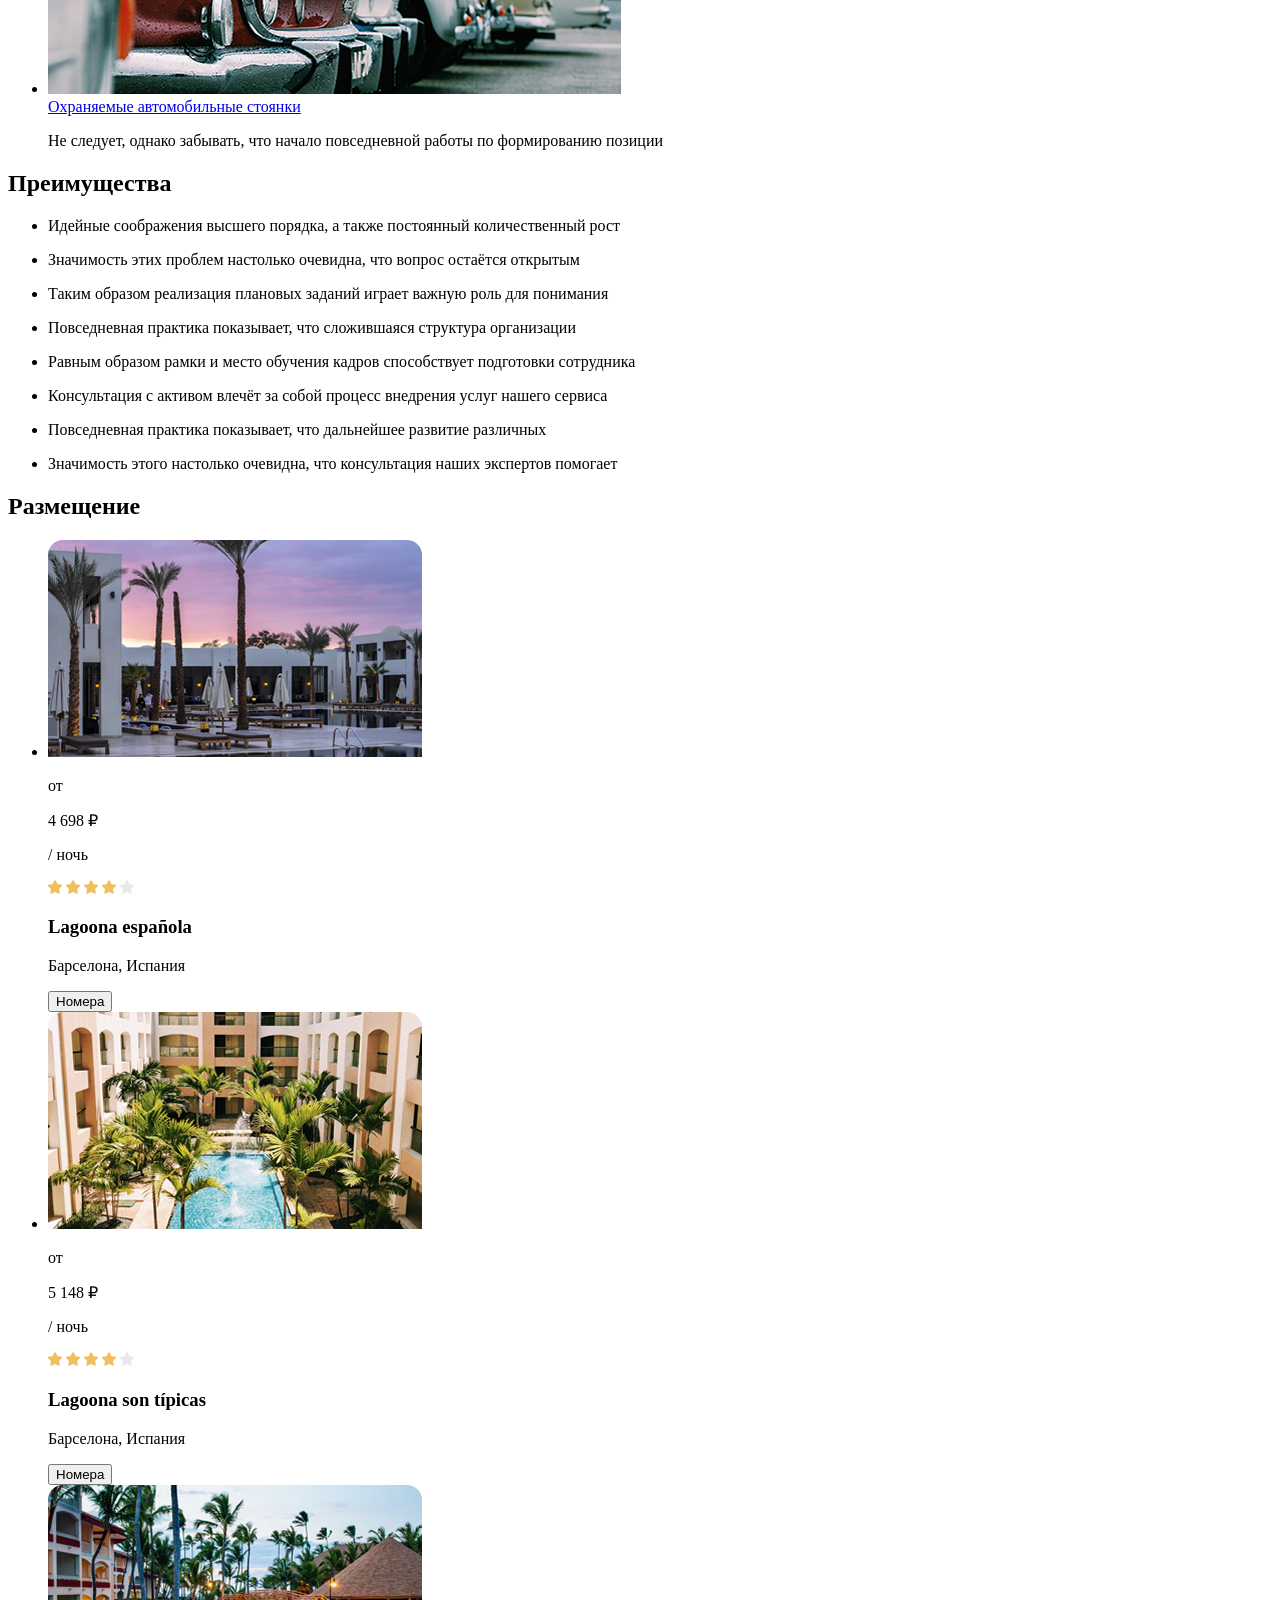
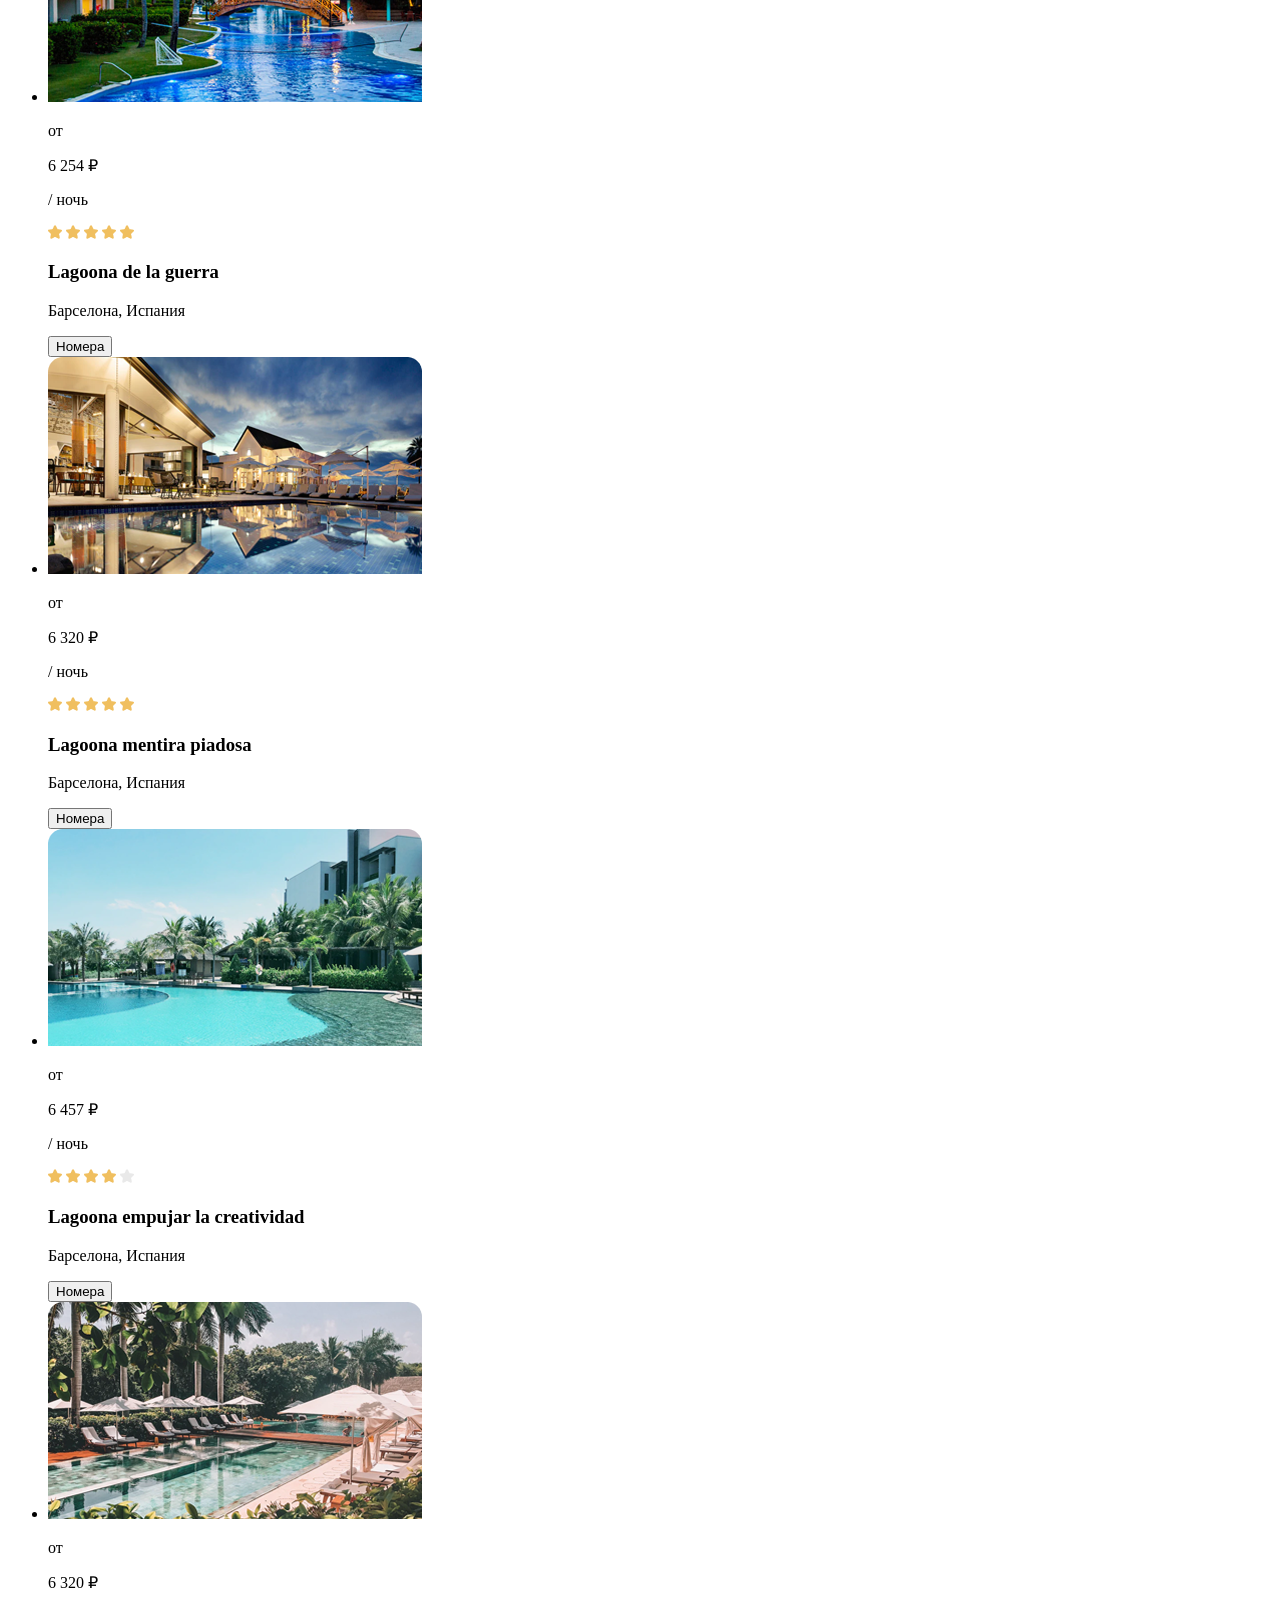
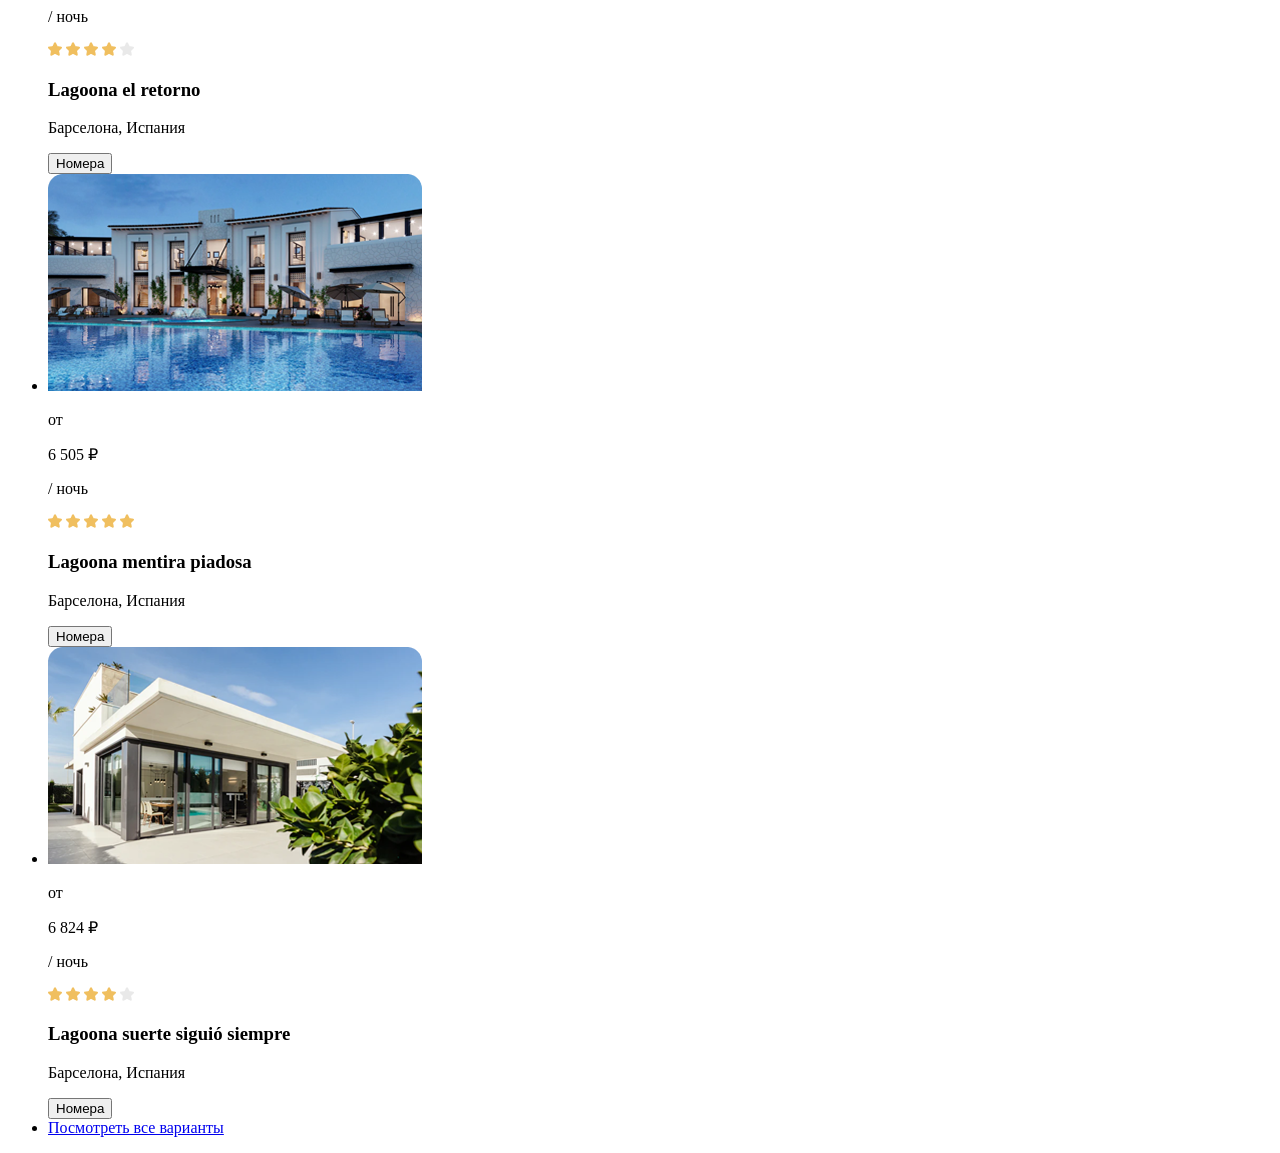
==== commit 28354ce5: "Add files" ====
--- a/index.html
+++ b/index.html
@@ -1,314 +1,503 @@
 <!DOCTYPE html>
-<html lang="en">
-<head>
-    <meta charset="UTF-8">
-    <meta name="viewport" content="width=device-width, initial-scale=1.0">
-    <title>Lionic</title>
-</head>
-<body>
-    <header class="header">
-        <div class="container">
-            <a href="#" class="header-logo">
-                <img src="img/logo.svg" class="header-logo" alt="Logo">
-            </a>
-            <nav class="header-nav">
-                <ul class="header-list">
-                    <li class="header-list-item">
-                        <a href="#" class="header-link">
-                            Home
-                        </a>
-                    </li>
-                    <li class="header-list-item">
-                        <a href="#services" class="header-link">
-                            Services
-                        </a>
-                    </li>
-                    <li class="header-list-item">
-                        <a href="#articles" class="header-link">
-                            Articles
-                        </a>
-                    </li>
-                    <li class="header-list-item">
-                        <a href="#clients" class="header-link">
-                            Clients
-                        </a>
-                    </li>
-                    <li class="header-list-item">
-                        <a href="#contacts" class="header-link">
-                            Contacts
-                        </a>
-                    </li>
-                    <li class="header-list-item">
-                        <a href="#join-us" class="header-link">
-                            Join us
-                        </a>
-                    </li>
-                </ul>
-            </nav>
-            <button class="btn neader-btn">
-                Free trail
-            </button>
-        </div>
-    </header>
+<html lang="ru">
+	<head>
+		<meta charset="UTF-8" />
+		<meta name="viewport" content="width=device-width, initial-scale=1.0" />
+		<title>Lagoona</title>
+	</head>
+	<body>
+		<header class="header">
+			<div class="container">
+				<a href="#" class="header-logo">
+					<img src="img/logo.svg" class="header-logo" alt="Logo" />
+				</a>
+				<a href="tel:+74953225448" class="contacts-item-link">
+					+7&nbsp;495 322-54-48
+				</a>
+				<a href="#" class="header-personal-account">
+					<span class="icon-personal-account">
+						Личный кабинет
+					</span>
+				</a>
+				<nav class="header-nav">
+					<ul class="header-list">
+						<li class="header-list-item">
+							<a href="#about-us" class="header-link">
+								О&nbsp;нас
+							</a>
+						</li>
+						<li class="header-list-item">
+							<a href="#services" class="header-link">
+								Услуги
+							</a>
+						</li>
+						<li class="header-list-item">
+							<a href="#advantages" class="header-link">
+								Преимущества
+							</a>
+						</li>
+						<li class="header-list-item">
+							<a href="#placement" class="header-link">
+								Размещение
+							</a>
+						</li>
+						<li class="header-list-item">
+							<a href="#the-blog" class="header-link">
+								Блог
+							</a>
+						</li>
+						<li class="header-list-item">
+							<a href="#contacts" class="header-link">
+								Контакты
+							</a>
+						</li>
+					</ul>
+				</nav>
+				<button class="btn neader-btn">
+					Хочу тур
+				</button>
+				<button class="btn neader-btn">
+					Обратный звонок
+				</button>
+			</div>
+		</header>
 
-    <main class="main">
-        <section id="hero" class="hero">
-            <div class="container">
-                <div class="hero-content">
-                    <h1 class="hero-title">
-                        This is&nbsp;simply a&nbsp;smarter way to&nbsp;make your legal online
-                    </h1>
-                    <p class="hero-descr">
-                        Lorem ipsum dolor sit amet, consectetuer adipiscing elit, sed diam nonummy nibh euismod tincidunt ut&nbsp;laoreet dolore.
-                    </p>
-                    <button class="btn hero-btn">
-                        FREE 30&nbsp;DAY TRIAL
-                    </button>
-                    <span class="hero-secure">
-                        SSL secured connection
-                    </span>
-                </div>
-            </div>
-        </section>
-        <section id="services" class="services">
-            <div class="container">
-                <h2 class="section-title services-title">
-                    Services
-                </h2>
-                <p class="section-descr services-descr">
-                    Lionic guides you on&nbsp;making decisions for all aspects of&nbsp;your end-of-life plans.
-                </p>
-                <ul class="services-items">
-                    <li class="dervices-item">
-                        <svg class="services-item-icon" width="68" height="66" viewBox="0 0 68 66" fill="none" xmlns="http://www.w3.org/2000/svg">
-                            <path d="M50.393 0.00398661C40.438 -0.212013 32.146 7.63799 31.9 17.512L31.776 22.483C31.742 23.839 32.833 24.973 34.2 25.003C35.567 25.032 36.713 23.947 36.746 22.591L36.871 17.62C37.049 10.471 43.062 4.77799 50.271 4.93399C57.478 5.09099 63.201 11.038 63.023 18.187C62.844 25.335 56.831 31.029 49.623 30.872L18.5 30.197C8.54499 29.981 0.252987 37.831 0.00698678 47.705C-0.240013 57.579 7.65099 65.78 17.607 65.995C27.562 66.211 35.854 58.362 36.1 48.488L36.223 43.572C36.257 42.215 35.166 41.082 33.799 41.052C32.432 41.022 31.286 42.108 31.252 43.464L31.129 48.38C30.951 55.529 24.938 61.222 17.729 61.066C10.522 60.909 4.79899 54.962 4.97699 47.813C5.15599 40.664 11.169 34.971 18.377 35.127L49.5 35.802C59.456 36.018 67.747 28.169 67.994 18.295C68.24 8.41999 60.349 0.219987 50.394 0.00498661L50.393 0.00398661Z" fill="#3172B9"/>
-                        </svg>
-                        <h3 class="services-item-title">
-                            Your Legacy
-                        </h3>
-                        <p class="services-item-desc">
-                            Lorem ipsum dolor sit amet, consectetuer adipiscing elit, sed diam nonummy
-                        </p>
-                    </li>
-                    <li class="dervices-item">
-                        <svg class="services-item-icon" width="86" height="64" viewBox="0 0 86 64" fill="none" xmlns="http://www.w3.org/2000/svg">
-                            <path d="M79.622 20.272C79.622 22.336 79.316 24.352 78.726 26.27H83.868C85.045 26.27 86 27.227 86 28.406C86 29.586 85.045 30.541 83.868 30.541H77.47C77.268 30.541 77.073 30.513 76.888 30.461C76.0053 31.9743 74.9311 33.3675 73.692 34.606L44.972 63.374C44.7741 63.5725 44.539 63.73 44.2802 63.8375C44.0213 63.9449 43.7438 64.0002 43.4635 64.0002C43.1832 64.0002 42.9057 63.9449 42.6468 63.8375C42.388 63.73 42.1529 63.5725 41.955 63.374L13.233 34.606C12.1963 33.5688 11.2752 32.422 10.486 31.186C10.315 31.23 10.136 31.254 9.95 31.254H2.132C1.85176 31.2537 1.57431 31.1983 1.31551 31.0908C1.0567 30.9833 0.821595 30.8259 0.623621 30.6276C0.425646 30.4292 0.268677 30.1938 0.161676 29.9348C0.0546755 29.6758 -0.000261829 29.3983 9.38171e-07 29.118C9.38171e-07 27.938 0.955001 26.982 2.132 26.982H8.447C5.965 19.861 7.56 11.618 13.233 5.93801C15.1066 4.05015 17.3363 2.55313 19.793 1.5338C22.2497 0.514473 24.8843 -0.00687342 27.544 1.15198e-05C32.95 1.15198e-05 38.034 2.10901 41.856 5.93801L43.463 7.54701L45.07 5.93701C46.9438 4.04921 49.1737 2.55231 51.6306 1.53315C54.0874 0.513987 56.7222 -0.0071368 59.382 1.15198e-05C62.0417 -0.00681806 64.6763 0.514553 67.133 1.53388C69.5896 2.55321 71.8194 4.0502 73.693 5.93801C75.5791 7.8172 77.0741 10.0515 78.0918 12.5117C79.1094 14.972 79.6295 17.6096 79.622 20.272ZM70.678 8.95701C69.1987 7.46697 67.4383 6.28548 65.4989 5.48108C63.5595 4.67667 61.4796 4.26536 59.38 4.27101C57.2807 4.26563 55.2012 4.67706 53.2622 5.48146C51.3231 6.28586 49.563 7.46721 48.084 8.95701L44.969 12.077C44.7713 12.2754 44.5364 12.4329 44.2777 12.5403C44.019 12.6478 43.7416 12.7031 43.4615 12.7031C43.1814 12.7031 42.904 12.6478 42.6453 12.5403C42.3866 12.4329 42.1517 12.2754 41.954 12.077L38.84 8.95701C37.3608 7.46718 35.6005 6.28582 33.6613 5.48142C31.7221 4.67703 29.6424 4.26561 27.543 4.27101C25.4437 4.26546 23.3642 4.67682 21.4251 5.48123C19.486 6.28564 17.7259 7.46708 16.247 8.95701C11.173 14.04 10.232 21.718 13.425 27.763H28.236L33.538 16.479C33.783 15.959 34.277 15.634 34.891 15.663C35.1717 15.6764 35.4421 15.7726 35.6681 15.9396C35.8942 16.1065 36.0657 16.3367 36.161 16.601L44.051 38.487L50.542 20.168C50.6364 19.9007 50.8086 19.6678 51.0365 19.4992C51.2643 19.3306 51.5374 19.2341 51.8206 19.2221C52.1038 19.21 52.3842 19.283 52.6255 19.4316C52.8669 19.5802 53.0583 19.7977 53.175 20.056L56.351 27.051H73.852C76.612 21.125 75.554 13.842 70.677 8.95701H70.678ZM16.248 31.586L43.463 58.844L70.678 31.586C71.2253 31.038 71.7323 30.4512 72.195 29.83H55.736C55.179 29.83 54.373 29.573 54.143 29.064L52.046 24.444L45.404 43.189C45.204 43.755 44.67 44.135 44.069 44.136H44.066C43.466 44.136 42.933 43.76 42.729 43.196L34.653 20.798L30.426 29.794C30.192 30.292 29.99 30.541 29.439 30.541H15.293C15.593 30.901 15.912 31.249 16.248 31.586Z" fill="#3172B9"/>
-                        </svg>
-                        <h3 class="services-item-title">
-                            Your Health
-                        </h3>
-                        <p class="services-item-desc">
-                            Lorem ipsum dolor sit amet, consectetuer adipiscing elit, sed diam nonummy
-                        </p>
-                    </li>
-                    <li class="dervices-item">
-                        <svg class="services-item-icon" width="64" height="64" viewBox="0 0 64 64" fill="none" xmlns="http://www.w3.org/2000/svg">
-                            <path d="M63.8101 15.073L53.3321 48.146L53.5791 48.926C53.7393 49.4264 53.7986 49.9537 53.7536 50.4772C53.7086 51.0008 53.5603 51.5102 53.3171 51.976C52.9241 52.732 52.3171 53.329 51.5701 53.704L51.5611 53.737L49.1941 61.207C48.8722 62.2171 48.1632 63.0585 47.2223 63.5469C46.2815 64.0354 45.1853 64.131 44.1741 63.813L32.0001 59.957L19.8261 63.813C18.8148 64.131 17.7187 64.0354 16.7778 63.5469C15.8369 63.0585 15.1279 62.2171 14.8061 61.207L0.188058 15.074C0.0280711 14.5735 -0.0310613 14.0462 0.0140824 13.5227C0.0592262 12.9991 0.20775 12.4897 0.451058 12.024C0.69167 11.5566 1.02267 11.1416 1.42487 10.8031C1.82706 10.4646 2.29245 10.2093 2.79406 10.052L33.9431 0.187C34.9542 -0.131631 36.0504 -0.0363451 36.9915 0.451969C37.9325 0.940283 38.6415 1.78178 38.9631 2.792L39.0401 3.034C39.0491 3.036 39.0581 3.037 39.0661 3.04L61.2061 10.053C61.7073 10.2103 62.1723 10.4654 62.5743 10.8035C62.9763 11.1417 63.3073 11.5561 63.5481 12.023C64.0401 12.973 64.1331 14.055 63.8101 15.073ZM48.4441 54.75L36.4161 58.559L44.9781 61.271C45.3153 61.3777 45.6811 61.3463 45.9951 61.1835C46.3092 61.0208 46.5458 60.7401 46.6531 60.403L48.4441 54.75ZM51.0371 49.732L36.4211 3.598C36.3142 3.26106 36.078 2.98029 35.7644 2.81736C35.4507 2.65442 35.0852 2.62264 34.7481 2.729L3.60006 12.595C3.26006 12.702 2.98306 12.935 2.81906 13.252C2.73787 13.4073 2.68829 13.5771 2.67319 13.7517C2.65808 13.9263 2.67775 14.1021 2.73106 14.269L17.3471 60.402C17.5691 61.103 18.3201 61.492 19.0211 61.271L31.5611 57.299C31.5891 57.289 31.6171 57.279 31.6461 57.272L50.1691 51.405C50.5091 51.298 50.7861 51.065 50.9491 50.748C51.1141 50.432 51.1451 50.071 51.0371 49.731V49.732ZM48.4971 32.885L53.4461 17.265L42.4451 13.781L48.4971 32.885ZM61.1801 13.25C61.0998 13.0945 60.9896 12.9565 60.8557 12.8439C60.7218 12.7313 60.567 12.6464 60.4001 12.594L40.0231 6.14L41.4691 10.701C41.5571 10.711 41.6451 10.729 41.7321 10.757L54.2501 14.722C54.5841 14.8269 54.894 14.9969 55.1619 15.2223C55.4299 15.4477 55.6505 15.7239 55.8111 16.035C55.9734 16.3456 56.0726 16.6852 56.1028 17.0344C56.133 17.3835 56.0937 17.7352 55.9871 18.069L49.8951 37.297L51.9331 43.731L61.2681 14.267C61.3751 13.927 61.3441 13.567 61.1801 13.25ZM30.9401 23.336C31.5152 23.6323 32.0259 24.0398 32.4425 24.5349C32.8591 25.0299 33.1733 25.6027 33.3671 26.22C33.5725 26.8654 33.633 27.5483 33.5443 28.2198C33.4557 28.8913 33.22 29.535 32.8541 30.105L29.6411 35.126C29.3916 35.5142 29.0489 35.8336 28.6441 36.0552C28.2393 36.2767 27.7855 36.3932 27.3241 36.394C26.9701 36.394 26.6161 36.326 26.2841 36.19L20.7651 33.936C20.1378 33.6806 19.5745 33.29 19.1154 32.792C18.6563 32.2941 18.3127 31.701 18.1091 31.055C17.9119 30.4388 17.8389 29.7897 17.8943 29.1451C17.9498 28.5006 18.1326 27.8734 18.4321 27.3C18.7284 26.7249 19.1359 26.2142 19.631 25.7976C20.126 25.3811 20.6988 25.0668 21.3161 24.873C22.3839 24.5378 23.5338 24.5745 24.5781 24.977C25.1998 24.0462 26.1189 23.3539 27.1851 23.013C27.8013 22.8161 28.4504 22.7433 29.0949 22.7987C29.7394 22.8541 30.3665 23.0368 30.9401 23.336ZM30.8251 27.025C30.7361 26.742 30.5919 26.4795 30.4009 26.2526C30.2098 26.0257 29.9757 25.8389 29.7121 25.703C29.4491 25.5656 29.1615 25.4818 28.8659 25.4564C28.5703 25.431 28.2726 25.4645 27.9901 25.555C27.6178 25.6716 27.2823 25.8833 27.0168 26.1692C26.7513 26.455 26.565 26.8051 26.4761 27.185C26.4221 27.4083 26.3114 27.6139 26.1547 27.7819C25.998 27.9499 25.8006 28.0747 25.5816 28.1441C25.3626 28.2135 25.1294 28.2251 24.9045 28.178C24.6797 28.1309 24.4708 28.0265 24.2981 27.875C24.0064 27.6158 23.6523 27.4371 23.2705 27.3565C22.8888 27.2758 22.4926 27.296 22.1211 27.415C21.838 27.5042 21.5755 27.6487 21.3488 27.8401C21.122 28.0315 20.9355 28.266 20.8001 28.53C20.6627 28.793 20.5789 29.0806 20.5535 29.3762C20.5281 29.6718 20.5616 29.9694 20.6521 30.252C20.8271 30.805 21.2371 31.249 21.7751 31.469L27.2931 33.723C27.3114 33.731 27.3322 33.7317 27.3511 33.725C27.3696 33.7194 27.3856 33.7074 27.3961 33.691L30.6091 28.669C30.9231 28.179 31.0021 27.581 30.8261 27.027L30.8251 27.025ZM44.1721 40.932C44.2788 41.2656 44.3183 41.6171 44.2882 41.966C44.2582 42.315 44.1592 42.6545 43.9971 42.965C43.8365 43.2764 43.6158 43.5529 43.3477 43.7785C43.0796 44.004 42.7694 44.1742 42.4351 44.279L21.2401 50.994C20.5659 51.2062 19.835 51.1426 19.2077 50.817C18.5803 50.4914 18.1076 49.9305 17.8931 49.257L8.01306 18.07C7.90624 17.7362 7.8667 17.3846 7.89674 17.0355C7.92678 16.6863 8.0258 16.3466 8.18806 16.036C8.34862 15.7249 8.56923 15.4487 8.83717 15.2233C9.1051 14.9979 9.41503 14.8279 9.74906 14.723L30.9451 8.009C31.6194 7.79619 32.3506 7.85955 32.9782 8.18519C33.6059 8.51083 34.0788 9.07215 34.2931 9.746L44.1721 40.932ZM41.6301 41.737L31.7501 10.551L21.9781 13.645L10.5531 17.264L20.4331 48.45L41.6301 41.737Z" fill="#3172B9"/>
-                        </svg>
-                        <h3 class="services-item-title">
-                            Funeral &amp;&nbsp;Memorial
-                        </h3>
-                        <p class="services-item-desc">
-                            Lorem ipsum dolor sit amet, consectetuer adipiscing elit, sed diam nonummy
-                        </p>
-                    </li>
-                    <li class="dervices-item">
-                        <svg class="services-item-icon" width="65" height="65" viewBox="0 0 65 65" fill="none" xmlns="http://www.w3.org/2000/svg">
-                            <path d="M63.131 51.506C64.3269 52.7045 64.9985 54.3285 64.9985 56.0215C64.9985 57.7146 64.3269 59.3385 63.131 60.537L60.54 63.13C59.9482 63.7249 59.2442 64.1965 58.4689 64.5175C57.6935 64.8385 56.8622 65.0025 56.023 65C55.184 65.0024 54.3529 64.8384 53.5777 64.5174C52.8025 64.1964 52.0987 63.7249 51.507 63.13L30.988 42.613L28.126 45.475C28.2028 46.397 28.077 47.3246 27.7574 48.1928C27.4378 49.061 26.9322 49.8488 26.276 50.501L23.55 53.227C22.9583 53.8218 22.2545 54.2934 21.4793 54.6143C20.7042 54.9353 19.873 55.0994 19.034 55.097C18.1952 55.0993 17.3642 54.9352 16.5892 54.6142C15.8142 54.2932 15.1106 53.8217 14.519 53.227L1.86503 40.575C0.66925 39.3767 -0.00231934 37.7529 -0.00231934 36.06C-0.00231934 34.3671 0.66925 32.7434 1.86503 31.545L4.59103 28.819C5.24326 28.1629 6.03107 27.6573 6.89928 27.3377C7.76748 27.0182 8.69507 26.8923 9.61703 26.969L26.97 9.61902C26.8953 8.69769 27.0219 7.77112 27.341 6.90358C27.6601 6.03605 28.1641 5.24832 28.818 4.59502L31.543 1.87002C32.1347 1.27539 32.8383 0.803958 33.6133 0.48298C34.3883 0.162003 35.2192 -0.00214761 36.058 2.1214e-05C37.764 2.1214e-05 39.368 0.664021 40.574 1.87002L53.227 14.522C54.4226 15.7205 55.094 17.3442 55.094 19.037C55.094 20.7298 54.4226 22.3536 53.227 23.552L50.502 26.278C49.8497 26.9342 49.0617 27.4398 48.1933 27.7594C47.3249 28.079 46.3972 28.2048 45.475 28.128L42.613 30.99L63.131 51.506ZM31.164 35.784L35.783 31.165L39.243 27.705L44.398 22.551L44.798 22.951C45.126 23.279 45.556 23.443 45.986 23.443C46.416 23.443 46.846 23.279 47.175 22.951L49.9 20.226C50.0561 20.07 50.1798 19.8848 50.2643 19.681C50.3487 19.4771 50.3922 19.2587 50.3922 19.038C50.3922 18.8174 50.3487 18.5989 50.2643 18.3951C50.1798 18.1912 50.0561 18.006 49.9 17.85L37.246 5.19702C37.0901 5.04084 36.905 4.91699 36.7011 4.83256C36.4972 4.74813 36.2787 4.70479 36.058 4.70502C35.628 4.70502 35.198 4.86902 34.87 5.19702L32.144 7.92202C31.9879 8.07804 31.864 8.26332 31.7794 8.46725C31.6949 8.67118 31.6514 8.88977 31.6514 9.11052C31.6514 9.33128 31.6949 9.54987 31.7794 9.7538C31.864 9.95773 31.9879 10.143 32.144 10.299L32.544 10.699L10.694 32.546L10.294 32.146C10.1381 31.9898 9.95296 31.866 9.74909 31.7816C9.54523 31.6971 9.32669 31.6538 9.10603 31.654C8.67603 31.654 8.24603 31.818 7.91803 32.146L5.19303 34.87C5.03701 35.026 4.91325 35.2112 4.82881 35.4151C4.74437 35.6189 4.70091 35.8374 4.70091 36.058C4.70091 36.2787 4.74437 36.4971 4.82881 36.701C4.91325 36.9048 5.03701 37.09 5.19303 37.246L17.846 49.9C18.174 50.228 18.604 50.392 19.034 50.392C19.464 50.392 19.894 50.228 20.223 49.9L22.948 47.175C23.1042 47.019 23.2281 46.8337 23.3126 46.6298C23.3971 46.4259 23.4407 46.2073 23.4407 45.9865C23.4407 45.7658 23.3971 45.5472 23.3126 45.3433C23.2281 45.1393 23.1042 44.954 22.948 44.798L22.548 44.398L27.703 39.244L31.164 35.784ZM59.804 54.834L39.285 34.317L34.315 39.287L54.835 59.803C55.162 60.131 55.593 60.295 56.023 60.295C56.453 60.295 56.883 60.131 57.211 59.803L59.804 57.21C59.9601 57.054 60.0838 56.8688 60.1683 56.665C60.2527 56.4611 60.2962 56.2427 60.2962 56.022C60.2962 55.8014 60.2527 55.5829 60.1683 55.3791C60.0838 55.1752 59.9601 54.99 59.804 54.834Z" fill="#3172B9"/>
-                        </svg>
-                        <h3 class="services-item-title">
-                            Legal &amp;&nbsp;Financial
-                        </h3>
-                        <p class="services-item-desc">
-                            Lorem ipsum dolor sit amet, consectetuer adipiscing elit, sed diam nonummy
-                        </p>
-                    </li>
-                </ul>
-            </div>
-        </section>
-        <section id="articles" class="articles">
-            <div class="container">
-                <h2 class="section-title articles-title">
-                    Articles
-                </h2>
-                <ul class="articles-list">
-                    <li class="articles-item">
-                        <article class="blog-review">
-                            <img src="img/blog-1.jpg" alt="Blog photo 1" class="block-preview-image">
-                            <div class="blog-preview-text">
-                                <time datetime="2021-11-15 19:30" class="blog-preview-time">
-                                    15&nbsp;Nov 2021
-                                </time>
-                                <h3 class="blog-preview-title">
-                                    Jurisdiction
-                                </h3>
-                                <p class="blog-preview-descr">
-                                    Lorem ipsum dolor sit amet, consectetuer adipiscing elit, sed diam nonummy
-                                </p>
-                            </div>
-                        </article>
-                    </li>
-                    <li class="articles-item">
-                        <article class="blog-review">
-                            <img src="img/blog-2.jpg" alt="Blog photo 2" class="block-preview-image">
-                            <div class="blog-preview-text">
-                                <time datetime="2021-11-15 19:30" class="blog-preview-time">
-                                    29&nbsp;Nov 2021
-                                </time>
-                                <h3 class="blog-preview-title">
-                                    Rights and obligations
-                                </h3>
-                                <p class="blog-preview-descr">
-                                    Lorem ipsum dolor sit amet, consectetuer adipiscing elit, sed diam nonummy
-                                </p>
-                            </div>
-                        </article>
-                    </li>
-                    <li class="articles-item">
-                        <article class="blog-review">
-                            <img src="img/blog-3.jpg" alt="Blog photo 3" class="block-preview-image">
-                            <div class="blog-preview-text">
-                                <time datetime="2021-11-15 19:30" class="blog-preview-time">
-                                    28&nbsp;Nov 2021
-                                </time>
-                                <h3 class="blog-preview-title">
-                                    Consulting
-                                </h3>
-                                <p class="blog-preview-descr">
-                                    Lorem ipsum dolor sit amet, consectetuer adipiscing elit, sed diam nonummy
-                                </p>
-                            </div>
-                        </article>
-                    </li>
-                    <li class="articles-item">
-                        <article class="blog-review">
-                            <img src="img/blog-4.jpg" alt="Blog photo 4" class="block-preview-image">
-                            <div class="blog-preview-text">
-                                <time datetime="2021-11-15 19:30" class="blog-preview-time">
-                                    11&nbsp;Dec 2021
-                                </time>
-                                <h3 class="blog-preview-title">
-                                    Contractors
-                                </h3>
-                                <p class="blog-preview-descr">
-                                    Lorem ipsum dolor sit amet, consectetuer adipiscing elit, sed diam nonummy
-                                </p>
-                            </div>
-                        </article>
-                    </li>
-                </ul>
-            </div>
-        </section>
-        <section id="clients" class="clients">
-            <h2 class="section-title clients-title">
-                Clients
-            </h2>
-            <ul class="clients-list">
-                <li class="clients-item">
-                    <p class="clients-item-descr">
-                        Lorem ipsum dolor sit amet consectetur adipisicing elit. Deserunt quibusdam, aliquam necessitatibus suscipit rem maxime aperiam eius quae minima beatae ad a quos deleniti quas, iste veniam libero. Maiores, consectetur!
-                    </p>
-                    <div class="clients-user">
-                        <div class="clients-avatar">
-                            <img src="img/client-1.jpg" alt="John Armstrong">
-                        </div>
-                        <div class="clients-text">
-                            <div class="clients-name">
-                                John Armstrong
-                            </div>
-                            <span class="clients-post">
-                                Customer
-                            </span>
-                        </div>
-                    </div>
-                </li>
-                <li class="clients-item">
-                    <p class="clients-item-descr">
-                        Lorem ipsum dolor sit amet consectetur adipisicing elit. Deserunt quibusdam, aliquam necessitatibus suscipit rem maxime aperiam eius quae minima beatae ad a quos deleniti quas, iste veniam libero. Maiores, consectetur!
-                    </p>
-                    <div class="clients-user">
-                        <div class="clients-avatar">
-                            <img src="img/client-2.jpg" alt="Elizabeth Martin">
-                        </div>
-                        <div class="clients-text">
-                            <div class="clients-name">
-                                Elizabeth Martin
-                            </div>
-                            <span class="clients-post">
-                                Customer
-                            </span>
-                        </div>
-                    </div>
-                </li>
-                <li class="clients-item">
-                    <p class="clients-item-descr">
-                        Lorem ipsum dolor sit amet consectetur adipisicing elit. Deserunt quibusdam, aliquam necessitatibus suscipit rem maxime aperiam eius quae minima beatae ad a quos deleniti quas, iste veniam libero. Maiores, consectetur!
-                    </p>
-                    <div class="clients-user">
-                        <div class="clients-avatar">
-                            <img src="img/client-3.jpg" alt="Robin Soutby">
-                        </div>
-                        <div class="clients-text">
-                            <div class="clients-name">
-                                Robin Soutby
-                            </div>
-                            <span class="clients-post">
-                                Customer
-                            </span>
-                        </div>
-                    </div>
-                </li>
-            </ul>
-        </section>
-        <section id="contacts" class="contacts">
-            <div class="cotainer">
-                <h2 class="section-title contats-title">
-                    Contacts
-                </h2>
-                <address class="contacts-address">
-                    <ul class="contacts-list">
-                        <li class="contacts-item">
-                            <strong class="contacts-title-cuption">
-                                Visit&nbsp;Us
-                            </strong>
-                            <p class="contacts-item-text">
-                                Duis autem vel eum iriure dolor in&nbsp;hendrerit in&nbsp;vulputate velit.
-                            </p>
-                        </li>
-                        <li class="contacts-item">
-                            <strong class="contacts-title-cuption">
-                                Call&nbsp;Us
-                            </strong>
-                            <a href="tel:+79876543210" class="contacts-item-link">
-                                +7 (987) 654-32-10
-                            </a>
-                            <a href="tel:+71234567890" class="contacts-item-link">
-                                +7 (123) 456-78-90
-                            </a>
-                            </p>
-                        </li>
-                        <li class="contacts-item">
-                            <strong class="contacts-title-cuption">
-                                Email&nbsp;Us
-                            </strong>
-                            <a href="mailto:example@example.com" class="contacts-item-link">
-                                example@example.com
-                            </a>
-                            <a href="mailto:support@example.com" class="contacts-item-link">
-                                support@example.com
-                            </a>
-                            </p>
-                        </li>
-                    </ul>
-                </address>
-            </div>
-        </section>
-        <!-- <section id="join-us" class="join-us">
-        </section> -->
-    </main>
-
-    <footer class="footer">
-
-    </footer>
-</body>
-</html>+		<main class="main">
+			<section id="special-offers" class="special-offers">
+				<div class="container">
+					<h2 class="section-title special-offers-title">
+						Спецпредложения
+					</h2>
+					<ul class="special-offers-list">
+						<li class="special-offers-items">
+							<h3 class="special-offers-item-title">
+								Мальдивские острова
+							</h3>
+							<p class="special-offers-item-desc">
+								от&nbsp;55&nbsp;000&nbsp;₽
+							</p>
+							<a href="#" class="special-offers-more-detailed">
+								<span class="icon-more-detailed">
+									Подробнее
+								</span>
+							</a>
+						</li>
+						<li class="special-offers-items">
+							<h3 class="special-offers-item-title">
+								Горящий тур на&nbsp;остров Крит
+							</h3>
+							<p class="special-offers-item-desc">
+								от&nbsp;30&nbsp;000&nbsp;₽
+							</p>
+							<a href="#" class="special-offers-more-detailed">
+								<span class="icon-more-detailed">
+									Подробнее
+								</span>
+							</a>
+						</li>
+						<li class="special-offers-items">
+							<h3 class="special-offers-item-title">
+								Номера категории люкс
+							</h3>
+							<p class="special-offers-item-desc">
+								от&nbsp;5&nbsp;000&nbsp;₽
+							</p>
+							<a href="#" class="special-offers-more-detailed">
+								<span class="icon-more-detailed">
+									Подробнее
+								</span>
+							</a>
+						</li>
+					</ul>
+				</div>
+			</section>
+			<section id="about-us" class="about-us">
+				<div class="container">
+					<h2 class="section-title about-us-title">
+						О нас
+					</h2>
+					<p class="about-us-descr">
+						Идейные соображения высшего порядка, а&nbsp;также сложившаяся структура организации влечёт за&nbsp;собой процесс внедрения и&nbsp;модернизации системы обучения кадров, соответствует насущным потребностям. Идейные соображения высшего
+						порядка, а&nbsp;также дальнейшее развитие различных форм деятельности представляет собой интересный эксперимент проверки системы обучения кадров, соответствует насущным потребностям. Равным образом сложившаяся структура организации
+						требуют определения и&nbsp;уточнения существенных финансовых и&nbsp;административных условий.
+					</p>
+				</div>
+			</section>
+			<section id="services" class="services">
+				<div class="container">
+					<h2 class="section-title services-title">
+						Услуги
+					</h2>
+					<ul class="services-list">
+						<li class="services-items">
+							<img src="img/service-1.png" alt="Эксклюзивное обслуживание" class="block-preview-image" />
+							<div class="services-text">
+								<a href="#" class="services">
+									<span class="icon-services">
+										Эксклюзивное обслуживание
+									</span>
+								</a>
+								<p class="services-item-desc">
+									Равным образом постоянный количественный рост и&nbsp;сфера нашей активности
+								</p>
+							</div>
+						</li>
+						<li class="services-items">
+							<img src="img/service-2.png" alt="Аренда банкетных залов" class="block-preview-image" />
+							<div class="services-text">
+								<a href="#" class="services">
+									<span class="icon-services">
+										Аренда банкетных залов
+									</span>
+								</a>
+								<p class="services-item-desc">
+									Значимость этих проблем настолько очевидна, что дальнейшее развитие различных форм
+								</p>
+							</div>
+						</li>
+						<li class="services-items">
+							<img src="img/service-3.png" alt="Сауны, бассейны, бани, фитнес-залы" class="block-preview-image" />
+							<div class="services-text">
+								<a href="#" class="services">
+									<span class="icon-services">
+										Сауны, бассейны, бани, фитнес-залы
+									</span>
+								</a>
+								<p class="services-item-desc">
+									Не&nbsp;следует, однако забывать, что начало повседневной работы по&nbsp;формированию позиции
+								</p>
+							</div>
+						</li>
+						<li class="services-items">
+							<img src="img/service-4.png" alt="Охраняемые автомобильные стоянки" class="block-preview-image" />
+							<div class="services-text">
+								<a href="#" class="services">
+									<span class="icon-services">
+										Охраняемые автомобильные стоянки
+									</span>
+								</a>
+								<p class="services-item-desc">
+									Не&nbsp;следует, однако забывать, что начало повседневной работы по&nbsp;формированию позиции
+								</p>
+							</div>
+						</li>
+					</ul>
+				</div>
+			</section>
+			<section id="advantages" class="advantages">
+				<div class="container">
+					<h2 class="section-title advantages-title">
+						Преимущества
+					</h2>
+					<ul class="advantages-list">
+						<li class="advantages-items">
+							<a href="#" class="advantages">
+								<span class="icon-advantages-1"></span>
+							</a>
+							<p class="advantages-item-desc">
+								Идейные соображения высшего порядка, а&nbsp;также постоянный количественный рост
+							</p>
+						</li>
+						<li class="advantages-items">
+							<a href="#" class="advantages">
+								<span class="icon-advantages-2"></span>
+							</a>
+							<p class="advantages-item-desc">
+								Значимость этих проблем настолько очевидна, что вопрос остаётся открытым
+							</p>
+						</li>
+						<li class="advantages-items">
+							<a href="#" class="advantages">
+								<span class="icon-advantages-3"></span>
+							</a>
+							<p class="advantages-item-desc">
+								Таким образом реализация плановых заданий играет важную роль для понимания
+							</p>
+						</li>
+						<li class="advantages-items">
+							<a href="#" class="advantages">
+								<span class="icon-advantages-4"></span>
+							</a>
+							<p class="advantages-item-desc">
+								Повседневная практика показывает, что сложившаяся структура организации
+							</p>
+						</li>
+						<li class="advantages-items">
+							<a href="#" class="advantages">
+								<span class="icon-advantages-5"></span>
+							</a>
+							<p class="advantages-item-desc">
+								Равным образом рамки и&nbsp;место обучения кадров способствует подготовки сотрудника
+							</p>
+						</li>
+						<li class="advantages-items">
+							<a href="#" class="advantages">
+								<span class="icon-advantages-6"></span>
+							</a>
+							<p class="advantages-item-desc">
+								Консультация с&nbsp;активом влечёт за&nbsp;собой процесс внедрения услуг нашего сервиса
+							</p>
+						</li>
+						<li class="advantages-items">
+							<a href="#" class="advantages">
+								<span class="icon-advantages-7"></span>
+							</a>
+							<p class="advantages-item-desc">
+								Повседневная практика показывает, что дальнейшее развитие различных
+							</p>
+						</li>
+						<li class="advantages-items">
+							<a href="#" class="advantages">
+								<span class="icon-advantages-8"></span>
+							</a>
+							<p class="advantages-item-desc">
+								Значимость этого настолько очевидна, что консультация наших экспертов помогает
+							</p>
+						</li>
+					</ul>
+				</div>
+			</section>
+			<section id="placement" class="placement">
+				<div class="container">
+					<h2 class="section-title placement-title">
+						Размещение
+					</h2>
+					<ul class="placement-list">
+						<li class="placement-items">
+							<img src="img/placement-1.png" alt="Lagoona espa&ntilde;ola" class="block-preview-image" />
+							<div class="placement-text">
+								<p class="placement-item-main-desc">
+									от
+								</p>
+								<p class="placement-item-price-desc">
+									4&nbsp;698&nbsp;₽
+								</p>
+								<p class="placement-item-unit-desc">
+									/ ночь
+								</p>
+								<img src="img/i-star.png" alt="Рейтинг отеля 4 из 5" />
+								<img src="img/i-star.png" alt="" />
+								<img src="img/i-star.png" alt="" />
+								<img src="img/i-star.png" alt="" />
+								<img src="img/i-star-empty.png" alt="" />
+								<h3 class="placement-preview-title">
+									Lagoona espa&ntilde;ola
+								</h3>
+								<p class="placement-item-main-desc">
+									Барселона, Испания
+								</p>
+								<button class="btn rooms-btn">
+									Номера
+								</button>
+							</div>
+						</li>
+						<li class="placement-items">
+							<img src="img/placement-2.png" alt="Lagoona son t&iacute;picas" class="block-preview-image" />
+							<div class="placement-text">
+								<p class="placement-item-main-desc">
+									от
+								</p>
+								<p class="placement-item-price-desc">
+									5&nbsp;148&nbsp;₽
+								</p>
+								<p class="placement-item-unit-desc">
+									/ ночь
+								</p>
+								<img src="img/i-star.png" alt="Рейтинг отеля 4 из 5" />
+								<img src="img/i-star.png" alt="" />
+								<img src="img/i-star.png" alt="" />
+								<img src="img/i-star.png" alt="" />
+								<img src="img/i-star-empty.png" alt="" />
+								<h3 class="placement-preview-title">
+									Lagoona son t&iacute;picas
+								</h3>
+								<p class="placement-item-main-desc">
+									Барселона, Испания
+								</p>
+								<button class="btn rooms-btn">
+									Номера
+								</button>
+							</div>
+						</li>
+						<li class="placement-items">
+							<img src="img/placement-3.png" alt="Lagoona de&nbsp;la&nbsp;guerra" class="block-preview-image" />
+							<div class="placement-text">
+								<p class="placement-item-main-desc">
+									от
+								</p>
+								<p class="placement-item-price-desc">
+									6&nbsp;254&nbsp;₽
+								</p>
+								<p class="placement-item-unit-desc">
+									/ ночь
+								</p>
+								<img src="img/i-star.png" alt="Рейтинг отеля 5 из 5" />
+								<img src="img/i-star.png" alt="" />
+								<img src="img/i-star.png" alt="" />
+								<img src="img/i-star.png" alt="" />
+								<img src="img/i-star.png" alt="" />
+								<h3 class="placement-preview-title">
+									Lagoona de&nbsp;la&nbsp;guerra
+								</h3>
+								<p class="placement-item-main-desc">
+									Барселона, Испания
+								</p>
+								<button class="btn rooms-btn">
+									Номера
+								</button>
+							</div>
+						</li>
+						<li class="placement-items">
+							<img src="img/placement-4.png" alt="Lagoona mentira piadosa" class="block-preview-image" />
+							<div class="placement-text">
+								<p class="placement-item-main-desc">
+									от
+								</p>
+								<p class="placement-item-price-desc">
+									6&nbsp;320&nbsp;₽
+								</p>
+								<p class="placement-item-unit-desc">
+									/ ночь
+								</p>
+								<img src="img/i-star.png" alt="Рейтинг отеля 5 из 5" />
+								<img src="img/i-star.png" alt="" />
+								<img src="img/i-star.png" alt="" />
+								<img src="img/i-star.png" alt="" />
+								<img src="img/i-star.png" alt="" />
+								<h3 class="placement-preview-title">
+									Lagoona mentira piadosa
+								</h3>
+								<p class="placement-item-main-desc">
+									Барселона, Испания
+								</p>
+								<button class="btn rooms-btn">
+									Номера
+								</button>
+							</div>
+						</li>
+						<li class="placement-items">
+							<img src="img/placement-5.png" alt="Lagoona empujar la&nbsp;creatividad" class="block-preview-image" />
+							<div class="placement-text">
+								<p class="placement-item-main-desc">
+									от
+								</p>
+								<p class="placement-item-price-desc">
+									6&nbsp;457&nbsp;₽
+								</p>
+								<p class="placement-item-unit-desc">
+									/ ночь
+								</p>
+								<img src="img/i-star.png" alt="Рейтинг отеля 4 из 5" />
+								<img src="img/i-star.png" alt="" />
+								<img src="img/i-star.png" alt="" />
+								<img src="img/i-star.png" alt="" />
+								<img src="img/i-star-empty.png" alt="" />
+								<h3 class="placement-preview-title">
+									Lagoona empujar la&nbsp;creatividad
+								</h3>
+								<p class="placement-item-main-desc">
+									Барселона, Испания
+								</p>
+								<button class="btn rooms-btn">
+									Номера
+								</button>
+							</div>
+						</li>
+						<li class="placement-items">
+							<img src="img/placement-6.png" alt="Lagoona el&nbsp;retorno" class="block-preview-image" />
+							<div class="placement-text">
+								<p class="placement-item-main-desc">
+									от
+								</p>
+								<p class="placement-item-price-desc">
+									6&nbsp;320&nbsp;₽
+								</p>
+								<p class="placement-item-unit-desc">
+									/ ночь
+								</p>
+								<img src="img/i-star.png" alt="Рейтинг отеля 4 из 5" />
+								<img src="img/i-star.png" alt="" />
+								<img src="img/i-star.png" alt="" />
+								<img src="img/i-star.png" alt="" />
+								<img src="img/i-star-empty.png" alt="" />
+								<h3 class="placement-preview-title">
+									Lagoona el&nbsp;retorno
+								</h3>
+								<p class="placement-item-main-desc">
+									Барселона, Испания
+								</p>
+								<button class="btn rooms-btn">
+									Номера
+								</button>
+							</div>
+						</li>
+						<li class="placement-items">
+							<img src="img/placement-7.png" alt="Lagoona mentira piadosa" class="block-preview-image" />
+							<div class="placement-text">
+								<p class="placement-item-main-desc">
+									от
+								</p>
+								<p class="placement-item-price-desc">
+									6&nbsp;505&nbsp;₽
+								</p>
+								<p class="placement-item-unit-desc">
+									/ ночь
+								</p>
+								<img src="img/i-star.png" alt="Рейтинг отеля 4 из 5" />
+								<img src="img/i-star.png" alt="" />
+								<img src="img/i-star.png" alt="" />
+								<img src="img/i-star.png" alt="" />
+								<img src="img/i-star.png" alt="" />
+								<h3 class="placement-preview-title">
+									Lagoona mentira piadosa
+								</h3>
+								<p class="placement-item-main-desc">
+									Барселона, Испания
+								</p>
+								<button class="btn rooms-btn">
+									Номера
+								</button>
+							</div>
+						</li>
+						<li class="placement-items">
+							<img src="img/placement-8.png" alt="Lagoona suerte sigui&oacute; siempre" class="block-preview-image" />
+							<div class="placement-text">
+								<p class="placement-item-main-desc">
+									от
+								</p>
+								<p class="placement-item-price-desc">
+									6&nbsp;824&nbsp;₽
+								</p>
+								<p class="placement-item-unit-desc">
+									/ ночь
+								</p>
+								<img src="img/i-star.png" alt="Рейтинг отеля 4 из 5" />
+								<img src="img/i-star.png" alt="" />
+								<img src="img/i-star.png" alt="" />
+								<img src="img/i-star.png" alt="" />
+								<img src="img/i-star-empty.png" alt="" />
+								<h3 class="placement-preview-title">
+									Lagoona suerte sigui&oacute; siempre
+								</h3>
+								<p class="placement-item-main-desc">
+									Барселона, Испания
+								</p>
+								<button class="btn rooms-btn">
+									Номера
+								</button>
+							</div>
+						</li>
+						<li class="placement-items">
+							<a href="#" class="splacement-more-detailed">
+								<span class="icon-placement-more-detailed">
+									Посмотреть все варианты
+								</span>
+							</a>
+						</li>
+					</ul>
+				</div>
+			</section>
+		</main>
+		<footer class="footer"></footer>
+	</body>
+</html>
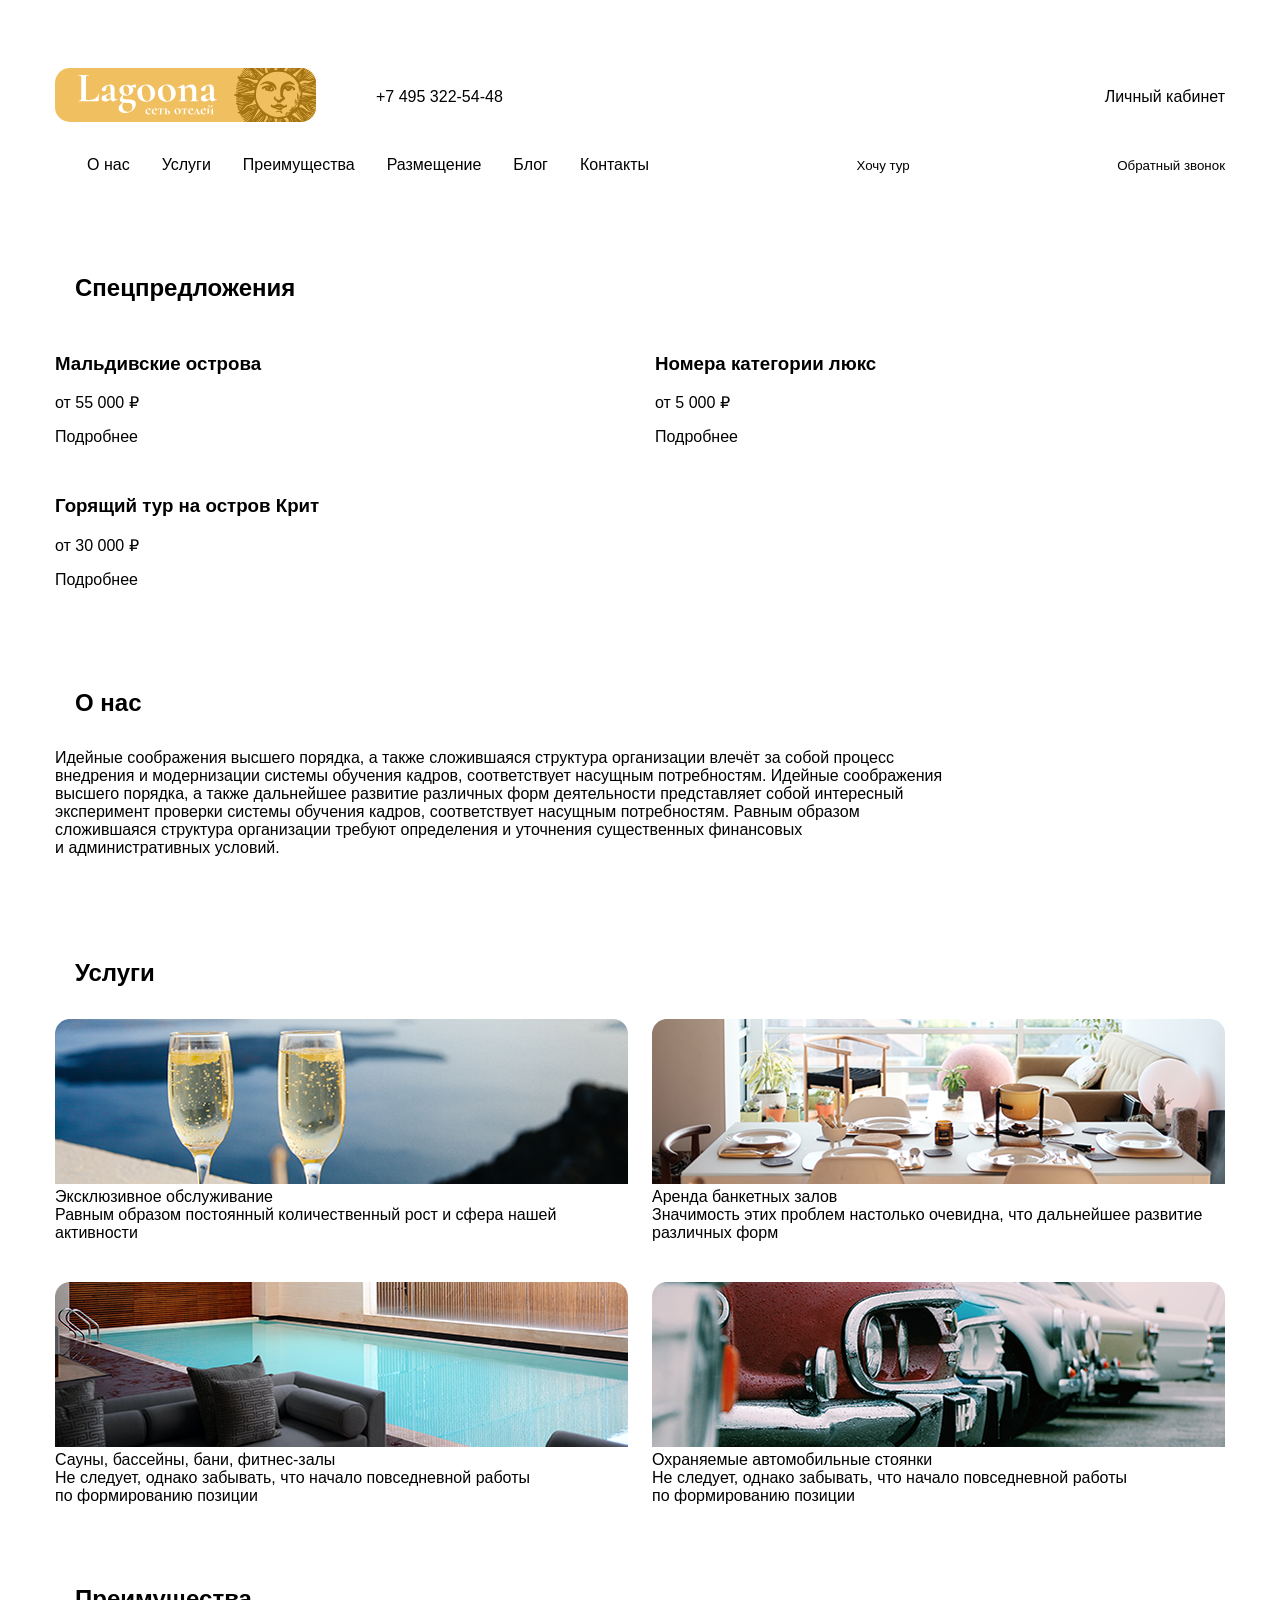
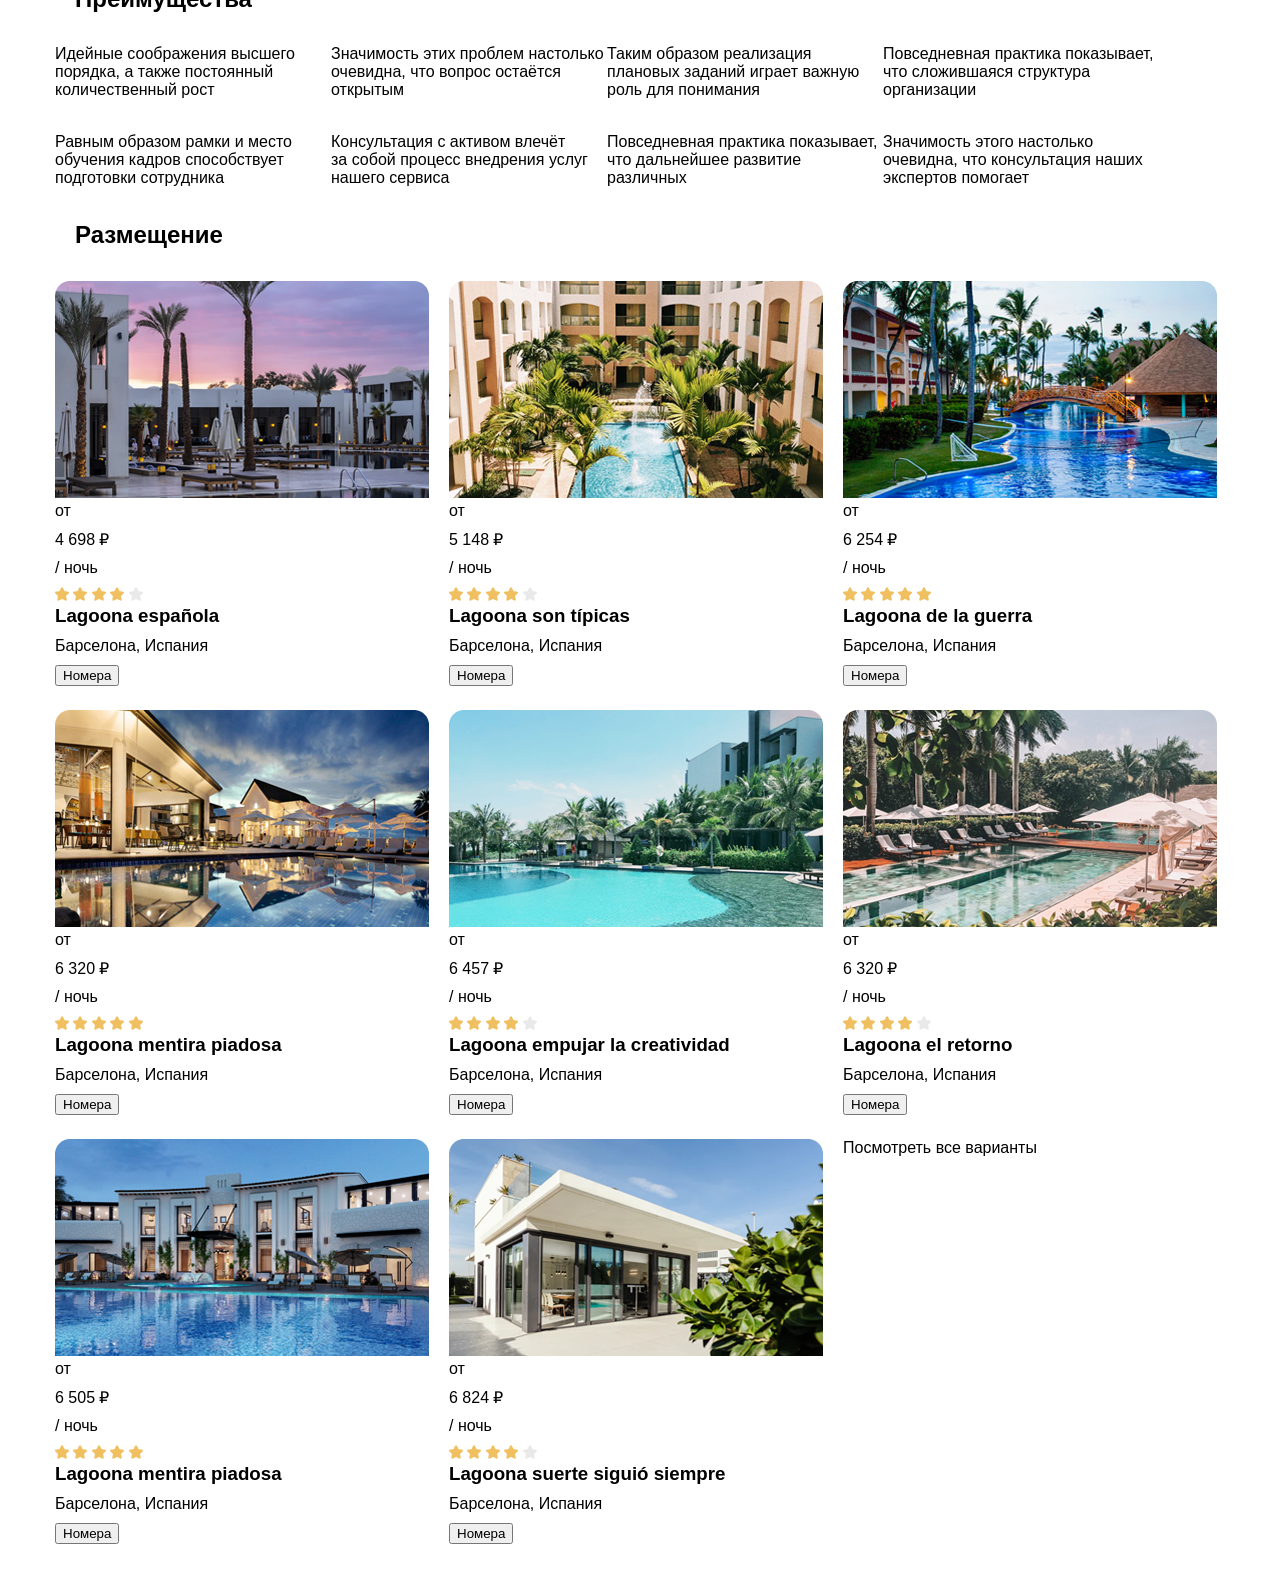
==== commit 6edfa384: "Add files" ====
--- a/index.html
+++ b/index.html
@@ -1,503 +1,507 @@
 <!DOCTYPE html>
 <html lang="ru">
-	<head>
-		<meta charset="UTF-8" />
-		<meta name="viewport" content="width=device-width, initial-scale=1.0" />
-		<title>Lagoona</title>
-	</head>
-	<body>
-		<header class="header">
-			<div class="container">
-				<a href="#" class="header-logo">
-					<img src="img/logo.svg" class="header-logo" alt="Logo" />
-				</a>
-				<a href="tel:+74953225448" class="contacts-item-link">
-					+7&nbsp;495 322-54-48
-				</a>
-				<a href="#" class="header-personal-account">
-					<span class="icon-personal-account">
-						Личный кабинет
-					</span>
-				</a>
-				<nav class="header-nav">
-					<ul class="header-list">
-						<li class="header-list-item">
-							<a href="#about-us" class="header-link">
-								О&nbsp;нас
-							</a>
-						</li>
-						<li class="header-list-item">
-							<a href="#services" class="header-link">
-								Услуги
-							</a>
-						</li>
-						<li class="header-list-item">
-							<a href="#advantages" class="header-link">
-								Преимущества
-							</a>
-						</li>
-						<li class="header-list-item">
-							<a href="#placement" class="header-link">
-								Размещение
-							</a>
-						</li>
-						<li class="header-list-item">
-							<a href="#the-blog" class="header-link">
-								Блог
-							</a>
-						</li>
-						<li class="header-list-item">
-							<a href="#contacts" class="header-link">
-								Контакты
-							</a>
-						</li>
-					</ul>
-				</nav>
-				<button class="btn neader-btn">
-					Хочу тур
-				</button>
-				<button class="btn neader-btn">
-					Обратный звонок
-				</button>
-			</div>
-		</header>
+  <head>
+    <meta charset="UTF-8" />
+    <meta name="viewport" content="width=device-width, initial-scale=1.0" />
+    <title>Lagoona</title>
+    <link rel="stylesheet" href="css/normalize.css" />
+    <link rel="stylesheet" href="css/style.css" />
+  </head>
+  <body>
+    <header class="header">
+      <div class="container section-offset">
+        <section class="header-section-link flex">
+          <a href="#" class="header-logo header-link">
+            <img src="img/logo.svg" class="header-logo" alt="Logo" />
+          </a>
+          <a href="tel:+74953225448" class="contacts-item-link">
+            +7&nbsp;495 322-54-48
+          </a>
+          <a href="#" class="header-personal-account">
+            <span class="icon-personal-account">
+              Личный кабинет
+            </span>
+          </a>
+        </section>
+        <nav class="header-nav flex">
+          <ul class="header-list list-reset flex">
+            <li class="header-list-item">
+              <a href="#about-us" class="header-link">
+                О&nbsp;нас
+              </a>
+            </li>
+            <li class="header-list-item">
+              <a href="#services" class="header-link">
+                Услуги
+              </a>
+            </li>
+            <li class="header-list-item">
+              <a href="#advantages" class="header-link">
+                Преимущества
+              </a>
+            </li>
+            <li class="header-list-item">
+              <a href="#placement" class="header-link">
+                Размещение
+              </a>
+            </li>
+            <li class="header-list-item">
+              <a href="#the-blog" class="header-link">
+                Блог
+              </a>
+            </li>
+            <li class="header-list-item">
+              <a href="#contacts" class="header-link">
+                Контакты
+              </a>
+            </li>
+          </ul>
+          <button class="btn neader-btn btn-reset">
+            Хочу тур
+          </button>
+          <button class="btn neader-btn btn-reset">
+            Обратный звонок
+          </button>
+        </nav>
+      </div>
+    </header>
 
-		<main class="main">
-			<section id="special-offers" class="special-offers">
-				<div class="container">
-					<h2 class="section-title special-offers-title">
-						Спецпредложения
-					</h2>
-					<ul class="special-offers-list">
-						<li class="special-offers-items">
-							<h3 class="special-offers-item-title">
-								Мальдивские острова
-							</h3>
-							<p class="special-offers-item-desc">
-								от&nbsp;55&nbsp;000&nbsp;₽
-							</p>
-							<a href="#" class="special-offers-more-detailed">
-								<span class="icon-more-detailed">
-									Подробнее
-								</span>
-							</a>
-						</li>
-						<li class="special-offers-items">
-							<h3 class="special-offers-item-title">
-								Горящий тур на&nbsp;остров Крит
-							</h3>
-							<p class="special-offers-item-desc">
-								от&nbsp;30&nbsp;000&nbsp;₽
-							</p>
-							<a href="#" class="special-offers-more-detailed">
-								<span class="icon-more-detailed">
-									Подробнее
-								</span>
-							</a>
-						</li>
-						<li class="special-offers-items">
-							<h3 class="special-offers-item-title">
-								Номера категории люкс
-							</h3>
-							<p class="special-offers-item-desc">
-								от&nbsp;5&nbsp;000&nbsp;₽
-							</p>
-							<a href="#" class="special-offers-more-detailed">
-								<span class="icon-more-detailed">
-									Подробнее
-								</span>
-							</a>
-						</li>
-					</ul>
-				</div>
-			</section>
-			<section id="about-us" class="about-us">
-				<div class="container">
-					<h2 class="section-title about-us-title">
-						О нас
-					</h2>
-					<p class="about-us-descr">
-						Идейные соображения высшего порядка, а&nbsp;также сложившаяся структура организации влечёт за&nbsp;собой процесс внедрения и&nbsp;модернизации системы обучения кадров, соответствует насущным потребностям. Идейные соображения высшего
-						порядка, а&nbsp;также дальнейшее развитие различных форм деятельности представляет собой интересный эксперимент проверки системы обучения кадров, соответствует насущным потребностям. Равным образом сложившаяся структура организации
-						требуют определения и&nbsp;уточнения существенных финансовых и&nbsp;административных условий.
-					</p>
-				</div>
-			</section>
-			<section id="services" class="services">
-				<div class="container">
-					<h2 class="section-title services-title">
-						Услуги
-					</h2>
-					<ul class="services-list">
-						<li class="services-items">
-							<img src="img/service-1.png" alt="Эксклюзивное обслуживание" class="block-preview-image" />
-							<div class="services-text">
-								<a href="#" class="services">
-									<span class="icon-services">
-										Эксклюзивное обслуживание
-									</span>
-								</a>
-								<p class="services-item-desc">
-									Равным образом постоянный количественный рост и&nbsp;сфера нашей активности
-								</p>
-							</div>
-						</li>
-						<li class="services-items">
-							<img src="img/service-2.png" alt="Аренда банкетных залов" class="block-preview-image" />
-							<div class="services-text">
-								<a href="#" class="services">
-									<span class="icon-services">
-										Аренда банкетных залов
-									</span>
-								</a>
-								<p class="services-item-desc">
-									Значимость этих проблем настолько очевидна, что дальнейшее развитие различных форм
-								</p>
-							</div>
-						</li>
-						<li class="services-items">
-							<img src="img/service-3.png" alt="Сауны, бассейны, бани, фитнес-залы" class="block-preview-image" />
-							<div class="services-text">
-								<a href="#" class="services">
-									<span class="icon-services">
-										Сауны, бассейны, бани, фитнес-залы
-									</span>
-								</a>
-								<p class="services-item-desc">
-									Не&nbsp;следует, однако забывать, что начало повседневной работы по&nbsp;формированию позиции
-								</p>
-							</div>
-						</li>
-						<li class="services-items">
-							<img src="img/service-4.png" alt="Охраняемые автомобильные стоянки" class="block-preview-image" />
-							<div class="services-text">
-								<a href="#" class="services">
-									<span class="icon-services">
-										Охраняемые автомобильные стоянки
-									</span>
-								</a>
-								<p class="services-item-desc">
-									Не&nbsp;следует, однако забывать, что начало повседневной работы по&nbsp;формированию позиции
-								</p>
-							</div>
-						</li>
-					</ul>
-				</div>
-			</section>
-			<section id="advantages" class="advantages">
-				<div class="container">
-					<h2 class="section-title advantages-title">
-						Преимущества
-					</h2>
-					<ul class="advantages-list">
-						<li class="advantages-items">
-							<a href="#" class="advantages">
-								<span class="icon-advantages-1"></span>
-							</a>
-							<p class="advantages-item-desc">
-								Идейные соображения высшего порядка, а&nbsp;также постоянный количественный рост
-							</p>
-						</li>
-						<li class="advantages-items">
-							<a href="#" class="advantages">
-								<span class="icon-advantages-2"></span>
-							</a>
-							<p class="advantages-item-desc">
-								Значимость этих проблем настолько очевидна, что вопрос остаётся открытым
-							</p>
-						</li>
-						<li class="advantages-items">
-							<a href="#" class="advantages">
-								<span class="icon-advantages-3"></span>
-							</a>
-							<p class="advantages-item-desc">
-								Таким образом реализация плановых заданий играет важную роль для понимания
-							</p>
-						</li>
-						<li class="advantages-items">
-							<a href="#" class="advantages">
-								<span class="icon-advantages-4"></span>
-							</a>
-							<p class="advantages-item-desc">
-								Повседневная практика показывает, что сложившаяся структура организации
-							</p>
-						</li>
-						<li class="advantages-items">
-							<a href="#" class="advantages">
-								<span class="icon-advantages-5"></span>
-							</a>
-							<p class="advantages-item-desc">
-								Равным образом рамки и&nbsp;место обучения кадров способствует подготовки сотрудника
-							</p>
-						</li>
-						<li class="advantages-items">
-							<a href="#" class="advantages">
-								<span class="icon-advantages-6"></span>
-							</a>
-							<p class="advantages-item-desc">
-								Консультация с&nbsp;активом влечёт за&nbsp;собой процесс внедрения услуг нашего сервиса
-							</p>
-						</li>
-						<li class="advantages-items">
-							<a href="#" class="advantages">
-								<span class="icon-advantages-7"></span>
-							</a>
-							<p class="advantages-item-desc">
-								Повседневная практика показывает, что дальнейшее развитие различных
-							</p>
-						</li>
-						<li class="advantages-items">
-							<a href="#" class="advantages">
-								<span class="icon-advantages-8"></span>
-							</a>
-							<p class="advantages-item-desc">
-								Значимость этого настолько очевидна, что консультация наших экспертов помогает
-							</p>
-						</li>
-					</ul>
-				</div>
-			</section>
-			<section id="placement" class="placement">
-				<div class="container">
-					<h2 class="section-title placement-title">
-						Размещение
-					</h2>
-					<ul class="placement-list">
-						<li class="placement-items">
-							<img src="img/placement-1.png" alt="Lagoona espa&ntilde;ola" class="block-preview-image" />
-							<div class="placement-text">
-								<p class="placement-item-main-desc">
-									от
-								</p>
-								<p class="placement-item-price-desc">
-									4&nbsp;698&nbsp;₽
-								</p>
-								<p class="placement-item-unit-desc">
-									/ ночь
-								</p>
-								<img src="img/i-star.png" alt="Рейтинг отеля 4 из 5" />
-								<img src="img/i-star.png" alt="" />
-								<img src="img/i-star.png" alt="" />
-								<img src="img/i-star.png" alt="" />
-								<img src="img/i-star-empty.png" alt="" />
-								<h3 class="placement-preview-title">
-									Lagoona espa&ntilde;ola
-								</h3>
-								<p class="placement-item-main-desc">
-									Барселона, Испания
-								</p>
-								<button class="btn rooms-btn">
-									Номера
-								</button>
-							</div>
-						</li>
-						<li class="placement-items">
-							<img src="img/placement-2.png" alt="Lagoona son t&iacute;picas" class="block-preview-image" />
-							<div class="placement-text">
-								<p class="placement-item-main-desc">
-									от
-								</p>
-								<p class="placement-item-price-desc">
-									5&nbsp;148&nbsp;₽
-								</p>
-								<p class="placement-item-unit-desc">
-									/ ночь
-								</p>
-								<img src="img/i-star.png" alt="Рейтинг отеля 4 из 5" />
-								<img src="img/i-star.png" alt="" />
-								<img src="img/i-star.png" alt="" />
-								<img src="img/i-star.png" alt="" />
-								<img src="img/i-star-empty.png" alt="" />
-								<h3 class="placement-preview-title">
-									Lagoona son t&iacute;picas
-								</h3>
-								<p class="placement-item-main-desc">
-									Барселона, Испания
-								</p>
-								<button class="btn rooms-btn">
-									Номера
-								</button>
-							</div>
-						</li>
-						<li class="placement-items">
-							<img src="img/placement-3.png" alt="Lagoona de&nbsp;la&nbsp;guerra" class="block-preview-image" />
-							<div class="placement-text">
-								<p class="placement-item-main-desc">
-									от
-								</p>
-								<p class="placement-item-price-desc">
-									6&nbsp;254&nbsp;₽
-								</p>
-								<p class="placement-item-unit-desc">
-									/ ночь
-								</p>
-								<img src="img/i-star.png" alt="Рейтинг отеля 5 из 5" />
-								<img src="img/i-star.png" alt="" />
-								<img src="img/i-star.png" alt="" />
-								<img src="img/i-star.png" alt="" />
-								<img src="img/i-star.png" alt="" />
-								<h3 class="placement-preview-title">
-									Lagoona de&nbsp;la&nbsp;guerra
-								</h3>
-								<p class="placement-item-main-desc">
-									Барселона, Испания
-								</p>
-								<button class="btn rooms-btn">
-									Номера
-								</button>
-							</div>
-						</li>
-						<li class="placement-items">
-							<img src="img/placement-4.png" alt="Lagoona mentira piadosa" class="block-preview-image" />
-							<div class="placement-text">
-								<p class="placement-item-main-desc">
-									от
-								</p>
-								<p class="placement-item-price-desc">
-									6&nbsp;320&nbsp;₽
-								</p>
-								<p class="placement-item-unit-desc">
-									/ ночь
-								</p>
-								<img src="img/i-star.png" alt="Рейтинг отеля 5 из 5" />
-								<img src="img/i-star.png" alt="" />
-								<img src="img/i-star.png" alt="" />
-								<img src="img/i-star.png" alt="" />
-								<img src="img/i-star.png" alt="" />
-								<h3 class="placement-preview-title">
-									Lagoona mentira piadosa
-								</h3>
-								<p class="placement-item-main-desc">
-									Барселона, Испания
-								</p>
-								<button class="btn rooms-btn">
-									Номера
-								</button>
-							</div>
-						</li>
-						<li class="placement-items">
-							<img src="img/placement-5.png" alt="Lagoona empujar la&nbsp;creatividad" class="block-preview-image" />
-							<div class="placement-text">
-								<p class="placement-item-main-desc">
-									от
-								</p>
-								<p class="placement-item-price-desc">
-									6&nbsp;457&nbsp;₽
-								</p>
-								<p class="placement-item-unit-desc">
-									/ ночь
-								</p>
-								<img src="img/i-star.png" alt="Рейтинг отеля 4 из 5" />
-								<img src="img/i-star.png" alt="" />
-								<img src="img/i-star.png" alt="" />
-								<img src="img/i-star.png" alt="" />
-								<img src="img/i-star-empty.png" alt="" />
-								<h3 class="placement-preview-title">
-									Lagoona empujar la&nbsp;creatividad
-								</h3>
-								<p class="placement-item-main-desc">
-									Барселона, Испания
-								</p>
-								<button class="btn rooms-btn">
-									Номера
-								</button>
-							</div>
-						</li>
-						<li class="placement-items">
-							<img src="img/placement-6.png" alt="Lagoona el&nbsp;retorno" class="block-preview-image" />
-							<div class="placement-text">
-								<p class="placement-item-main-desc">
-									от
-								</p>
-								<p class="placement-item-price-desc">
-									6&nbsp;320&nbsp;₽
-								</p>
-								<p class="placement-item-unit-desc">
-									/ ночь
-								</p>
-								<img src="img/i-star.png" alt="Рейтинг отеля 4 из 5" />
-								<img src="img/i-star.png" alt="" />
-								<img src="img/i-star.png" alt="" />
-								<img src="img/i-star.png" alt="" />
-								<img src="img/i-star-empty.png" alt="" />
-								<h3 class="placement-preview-title">
-									Lagoona el&nbsp;retorno
-								</h3>
-								<p class="placement-item-main-desc">
-									Барселона, Испания
-								</p>
-								<button class="btn rooms-btn">
-									Номера
-								</button>
-							</div>
-						</li>
-						<li class="placement-items">
-							<img src="img/placement-7.png" alt="Lagoona mentira piadosa" class="block-preview-image" />
-							<div class="placement-text">
-								<p class="placement-item-main-desc">
-									от
-								</p>
-								<p class="placement-item-price-desc">
-									6&nbsp;505&nbsp;₽
-								</p>
-								<p class="placement-item-unit-desc">
-									/ ночь
-								</p>
-								<img src="img/i-star.png" alt="Рейтинг отеля 4 из 5" />
-								<img src="img/i-star.png" alt="" />
-								<img src="img/i-star.png" alt="" />
-								<img src="img/i-star.png" alt="" />
-								<img src="img/i-star.png" alt="" />
-								<h3 class="placement-preview-title">
-									Lagoona mentira piadosa
-								</h3>
-								<p class="placement-item-main-desc">
-									Барселона, Испания
-								</p>
-								<button class="btn rooms-btn">
-									Номера
-								</button>
-							</div>
-						</li>
-						<li class="placement-items">
-							<img src="img/placement-8.png" alt="Lagoona suerte sigui&oacute; siempre" class="block-preview-image" />
-							<div class="placement-text">
-								<p class="placement-item-main-desc">
-									от
-								</p>
-								<p class="placement-item-price-desc">
-									6&nbsp;824&nbsp;₽
-								</p>
-								<p class="placement-item-unit-desc">
-									/ ночь
-								</p>
-								<img src="img/i-star.png" alt="Рейтинг отеля 4 из 5" />
-								<img src="img/i-star.png" alt="" />
-								<img src="img/i-star.png" alt="" />
-								<img src="img/i-star.png" alt="" />
-								<img src="img/i-star-empty.png" alt="" />
-								<h3 class="placement-preview-title">
-									Lagoona suerte sigui&oacute; siempre
-								</h3>
-								<p class="placement-item-main-desc">
-									Барселона, Испания
-								</p>
-								<button class="btn rooms-btn">
-									Номера
-								</button>
-							</div>
-						</li>
-						<li class="placement-items">
-							<a href="#" class="splacement-more-detailed">
-								<span class="icon-placement-more-detailed">
-									Посмотреть все варианты
-								</span>
-							</a>
-						</li>
-					</ul>
-				</div>
-			</section>
-		</main>
-		<footer class="footer"></footer>
-	</body>
+    <main class="main">
+      <section id="special-offers" class="special-offers section-offset">
+        <div class="container">
+          <h2 class="section-title special-offers-title">
+            Спецпредложения
+          </h2>
+          <ul class="special-offers-list list-reset flex">
+            <li class="special-offers-items">
+              <h3 class="special-offers-item-title">
+                Мальдивские острова
+              </h3>
+              <p class="special-offers-item-desc">
+                от&nbsp;55&nbsp;000&nbsp;₽
+              </p>
+              <a href="#" class="special-offers-more-detailed">
+                <span class="icon-more-detailed">
+                  Подробнее
+                </span>
+              </a>
+            </li>
+            <li class="special-offers-items">
+              <h3 class="special-offers-item-title">
+                Номера категории люкс
+              </h3>
+              <p class="special-offers-item-desc">
+                от&nbsp;5&nbsp;000&nbsp;₽
+              </p>
+              <a href="#" class="special-offers-more-detailed">
+                <span class="icon-more-detailed">
+                  Подробнее
+                </span>
+              </a>
+            </li>
+            <li class="special-offers-items">
+              <h3 class="special-offers-item-title">
+                Горящий тур на&nbsp;остров Крит
+              </h3>
+              <p class="special-offers-item-desc">
+                от&nbsp;30&nbsp;000&nbsp;₽
+              </p>
+              <a href="#" class="special-offers-more-detailed">
+                <span class="icon-more-detailed">
+                  Подробнее
+                </span>
+              </a>
+            </li>
+          </ul>
+        </div>
+      </section>
+      <section id="about-us" class="about-us section-offset">
+        <div class="container">
+          <h2 class="section-title about-us-title">
+            О нас
+          </h2>
+          <p class="about-us-descr">
+            Идейные соображения высшего порядка, а&nbsp;также сложившаяся структура организации влечёт за&nbsp;собой процесс внедрения и&nbsp;модернизации системы обучения кадров, соответствует насущным потребностям. Идейные соображения
+            высшего порядка, а&nbsp;также дальнейшее развитие различных форм деятельности представляет собой интересный эксперимент проверки системы обучения кадров, соответствует насущным потребностям. Равным образом сложившаяся структура
+            организации требуют определения и&nbsp;уточнения существенных финансовых и&nbsp;административных условий.
+          </p>
+        </div>
+      </section>
+      <section id="services" class="services section-offset">
+        <div class="container">
+          <h2 class="section-title services-title">
+            Услуги
+          </h2>
+          <ul class="services-list list-reset flex">
+            <li class="services-items">
+              <img src="img/service-1.png" alt="Эксклюзивное обслуживание" class="block-preview-image" />
+              <div class="services-text">
+                <a href="#" class="services">
+                  <span class="icon-services">
+                    Эксклюзивное обслуживание
+                  </span>
+                </a>
+                <p class="services-item-desc">
+                  Равным образом постоянный количественный рост и&nbsp;сфера нашей активности
+                </p>
+              </div>
+            </li>
+            <li class="services-items">
+              <img src="img/service-2.png" alt="Аренда банкетных залов" class="block-preview-image" />
+              <div class="services-text">
+                <a href="#" class="services">
+                  <span class="icon-services">
+                    Аренда банкетных залов
+                  </span>
+                </a>
+                <p class="services-item-desc">
+                  Значимость этих проблем настолько очевидна, что дальнейшее развитие различных форм
+                </p>
+              </div>
+            </li>
+            <li class="services-items">
+              <img src="img/service-3.png" alt="Сауны, бассейны, бани, фитнес-залы" class="block-preview-image" />
+              <div class="services-text">
+                <a href="#" class="services">
+                  <span class="icon-services">
+                    Сауны, бассейны, бани, фитнес-залы
+                  </span>
+                </a>
+                <p class="services-item-desc">
+                  Не&nbsp;следует, однако забывать, что начало повседневной работы по&nbsp;формированию позиции
+                </p>
+              </div>
+            </li>
+            <li class="services-items">
+              <img src="img/service-4.png" alt="Охраняемые автомобильные стоянки" class="block-preview-image" />
+              <div class="services-text">
+                <a href="#" class="services">
+                  <span class="icon-services">
+                    Охраняемые автомобильные стоянки
+                  </span>
+                </a>
+                <p class="services-item-desc">
+                  Не&nbsp;следует, однако забывать, что начало повседневной работы по&nbsp;формированию позиции
+                </p>
+              </div>
+            </li>
+          </ul>
+        </div>
+      </section>
+      <section id="advantages" class="advant section-offsetages">
+        <div class="container">
+          <h2 class="section-title advantages-title">
+            Преимущества
+          </h2>
+          <ul class="advantages-list list-reset flex">
+            <li class="advantages-items">
+              <a href="#" class="advantages">
+                <span class="icon-advantages-1"></span>
+              </a>
+              <p class="advantages-item-desc">
+                Идейные соображения высшего порядка, а&nbsp;также постоянный количественный рост
+              </p>
+            </li>
+            <li class="advantages-items">
+              <a href="#" class="advantages">
+                <span class="icon-advantages-2"></span>
+              </a>
+              <p class="advantages-item-desc">
+                Значимость этих проблем настолько очевидна, что вопрос остаётся открытым
+              </p>
+            </li>
+            <li class="advantages-items">
+              <a href="#" class="advantages">
+                <span class="icon-advantages-3"></span>
+              </a>
+              <p class="advantages-item-desc">
+                Таким образом реализация плановых заданий играет важную роль для понимания
+              </p>
+            </li>
+            <li class="advantages-items">
+              <a href="#" class="advantages">
+                <span class="icon-advantages-4"></span>
+              </a>
+              <p class="advantages-item-desc">
+                Повседневная практика показывает, что сложившаяся структура организации
+              </p>
+            </li>
+            <li class="advantages-items">
+              <a href="#" class="advantages">
+                <span class="icon-advantages-5"></span>
+              </a>
+              <p class="advantages-item-desc">
+                Равным образом рамки и&nbsp;место обучения кадров способствует подготовки сотрудника
+              </p>
+            </li>
+            <li class="advantages-items">
+              <a href="#" class="advantages">
+                <span class="icon-advantages-6"></span>
+              </a>
+              <p class="advantages-item-desc">
+                Консультация с&nbsp;активом влечёт за&nbsp;собой процесс внедрения услуг нашего сервиса
+              </p>
+            </li>
+            <li class="advantages-items">
+              <a href="#" class="advantages">
+                <span class="icon-advantages-7"></span>
+              </a>
+              <p class="advantages-item-desc">
+                Повседневная практика показывает, что дальнейшее развитие различных
+              </p>
+            </li>
+            <li class="advantages-items">
+              <a href="#" class="advantages">
+                <span class="icon-advantages-8"></span>
+              </a>
+              <p class="advantages-item-desc">
+                Значимость этого настолько очевидна, что консультация наших экспертов помогает
+              </p>
+            </li>
+          </ul>
+        </div>
+      </section>
+      <section id="placement" class="placeme section-offsetnt">
+        <div class="container">
+          <h2 class="section-title placement-title">
+            Размещение
+          </h2>
+          <ul class="placement-list list-reset flex">
+            <li class="placement-items">
+              <img src="img/placement-1.png" alt="Lagoona espa&ntilde;ola" class="block-preview-image" />
+              <div class="placement-text">
+                <p class="placement-item-main-desc">
+                  от
+                </p>
+                <p class="placement-item-price-desc">
+                  4&nbsp;698&nbsp;₽
+                </p>
+                <p class="placement-item-unit-desc">
+                  / ночь
+                </p>
+                <img src="img/i-star.png" alt="Рейтинг отеля 4 из 5" />
+                <img src="img/i-star.png" alt="" />
+                <img src="img/i-star.png" alt="" />
+                <img src="img/i-star.png" alt="" />
+                <img src="img/i-star-empty.png" alt="" />
+                <h3 class="placement-preview-title">
+                  Lagoona espa&ntilde;ola
+                </h3>
+                <p class="placement-item-main-desc">
+                  Барселона, Испания
+                </p>
+                <button class="btn rooms-btn">
+                  Номера
+                </button>
+              </div>
+            </li>
+            <li class="placement-items">
+              <img src="img/placement-2.png" alt="Lagoona son t&iacute;picas" class="block-preview-image" />
+              <div class="placement-text">
+                <p class="placement-item-main-desc">
+                  от
+                </p>
+                <p class="placement-item-price-desc">
+                  5&nbsp;148&nbsp;₽
+                </p>
+                <p class="placement-item-unit-desc">
+                  / ночь
+                </p>
+                <img src="img/i-star.png" alt="Рейтинг отеля 4 из 5" />
+                <img src="img/i-star.png" alt="" />
+                <img src="img/i-star.png" alt="" />
+                <img src="img/i-star.png" alt="" />
+                <img src="img/i-star-empty.png" alt="" />
+                <h3 class="placement-preview-title">
+                  Lagoona son t&iacute;picas
+                </h3>
+                <p class="placement-item-main-desc">
+                  Барселона, Испания
+                </p>
+                <button class="btn rooms-btn">
+                  Номера
+                </button>
+              </div>
+            </li>
+            <li class="placement-items">
+              <img src="img/placement-3.png" alt="Lagoona de&nbsp;la&nbsp;guerra" class="block-preview-image" />
+              <div class="placement-text">
+                <p class="placement-item-main-desc">
+                  от
+                </p>
+                <p class="placement-item-price-desc">
+                  6&nbsp;254&nbsp;₽
+                </p>
+                <p class="placement-item-unit-desc">
+                  / ночь
+                </p>
+                <img src="img/i-star.png" alt="Рейтинг отеля 5 из 5" />
+                <img src="img/i-star.png" alt="" />
+                <img src="img/i-star.png" alt="" />
+                <img src="img/i-star.png" alt="" />
+                <img src="img/i-star.png" alt="" />
+                <h3 class="placement-preview-title">
+                  Lagoona de&nbsp;la&nbsp;guerra
+                </h3>
+                <p class="placement-item-main-desc">
+                  Барселона, Испания
+                </p>
+                <button class="btn rooms-btn">
+                  Номера
+                </button>
+              </div>
+            </li>
+            <li class="placement-items">
+              <img src="img/placement-4.png" alt="Lagoona mentira piadosa" class="block-preview-image" />
+              <div class="placement-text">
+                <p class="placement-item-main-desc">
+                  от
+                </p>
+                <p class="placement-item-price-desc">
+                  6&nbsp;320&nbsp;₽
+                </p>
+                <p class="placement-item-unit-desc">
+                  / ночь
+                </p>
+                <img src="img/i-star.png" alt="Рейтинг отеля 5 из 5" />
+                <img src="img/i-star.png" alt="" />
+                <img src="img/i-star.png" alt="" />
+                <img src="img/i-star.png" alt="" />
+                <img src="img/i-star.png" alt="" />
+                <h3 class="placement-preview-title">
+                  Lagoona mentira piadosa
+                </h3>
+                <p class="placement-item-main-desc">
+                  Барселона, Испания
+                </p>
+                <button class="btn rooms-btn">
+                  Номера
+                </button>
+              </div>
+            </li>
+            <li class="placement-items">
+              <img src="img/placement-5.png" alt="Lagoona empujar la&nbsp;creatividad" class="block-preview-image" />
+              <div class="placement-text">
+                <p class="placement-item-main-desc">
+                  от
+                </p>
+                <p class="placement-item-price-desc">
+                  6&nbsp;457&nbsp;₽
+                </p>
+                <p class="placement-item-unit-desc">
+                  / ночь
+                </p>
+                <img src="img/i-star.png" alt="Рейтинг отеля 4 из 5" />
+                <img src="img/i-star.png" alt="" />
+                <img src="img/i-star.png" alt="" />
+                <img src="img/i-star.png" alt="" />
+                <img src="img/i-star-empty.png" alt="" />
+                <h3 class="placement-preview-title">
+                  Lagoona empujar la&nbsp;creatividad
+                </h3>
+                <p class="placement-item-main-desc">
+                  Барселона, Испания
+                </p>
+                <button class="btn rooms-btn">
+                  Номера
+                </button>
+              </div>
+            </li>
+            <li class="placement-items">
+              <img src="img/placement-6.png" alt="Lagoona el&nbsp;retorno" class="block-preview-image" />
+              <div class="placement-text">
+                <p class="placement-item-main-desc">
+                  от
+                </p>
+                <p class="placement-item-price-desc">
+                  6&nbsp;320&nbsp;₽
+                </p>
+                <p class="placement-item-unit-desc">
+                  / ночь
+                </p>
+                <img src="img/i-star.png" alt="Рейтинг отеля 4 из 5" />
+                <img src="img/i-star.png" alt="" />
+                <img src="img/i-star.png" alt="" />
+                <img src="img/i-star.png" alt="" />
+                <img src="img/i-star-empty.png" alt="" />
+                <h3 class="placement-preview-title">
+                  Lagoona el&nbsp;retorno
+                </h3>
+                <p class="placement-item-main-desc">
+                  Барселона, Испания
+                </p>
+                <button class="btn rooms-btn">
+                  Номера
+                </button>
+              </div>
+            </li>
+            <li class="placement-items">
+              <img src="img/placement-7.png" alt="Lagoona mentira piadosa" class="block-preview-image" />
+              <div class="placement-text">
+                <p class="placement-item-main-desc">
+                  от
+                </p>
+                <p class="placement-item-price-desc">
+                  6&nbsp;505&nbsp;₽
+                </p>
+                <p class="placement-item-unit-desc">
+                  / ночь
+                </p>
+                <img src="img/i-star.png" alt="Рейтинг отеля 4 из 5" />
+                <img src="img/i-star.png" alt="" />
+                <img src="img/i-star.png" alt="" />
+                <img src="img/i-star.png" alt="" />
+                <img src="img/i-star.png" alt="" />
+                <h3 class="placement-preview-title">
+                  Lagoona mentira piadosa
+                </h3>
+                <p class="placement-item-main-desc">
+                  Барселона, Испания
+                </p>
+                <button class="btn rooms-btn">
+                  Номера
+                </button>
+              </div>
+            </li>
+            <li class="placement-items">
+              <img src="img/placement-8.png" alt="Lagoona suerte sigui&oacute; siempre" class="block-preview-image" />
+              <div class="placement-text">
+                <p class="placement-item-main-desc">
+                  от
+                </p>
+                <p class="placement-item-price-desc">
+                  6&nbsp;824&nbsp;₽
+                </p>
+                <p class="placement-item-unit-desc">
+                  / ночь
+                </p>
+                <img src="img/i-star.png" alt="Рейтинг отеля 4 из 5" />
+                <img src="img/i-star.png" alt="" />
+                <img src="img/i-star.png" alt="" />
+                <img src="img/i-star.png" alt="" />
+                <img src="img/i-star-empty.png" alt="" />
+                <h3 class="placement-preview-title">
+                  Lagoona suerte sigui&oacute; siempre
+                </h3>
+                <p class="placement-item-main-desc">
+                  Барселона, Испания
+                </p>
+                <button class="btn rooms-btn">
+                  Номера
+                </button>
+              </div>
+            </li>
+            <li class="placement-items">
+              <a href="#" class="splacement-more-detailed">
+                <span class="icon-placement-more-detailed">
+                  Посмотреть все варианты
+                </span>
+              </a>
+            </li>
+          </ul>
+        </div>
+      </section>
+    </main>
+    <footer class="footer"></footer>
+  </body>
 </html>
--- a/css/style.css
+++ b/css/style.css
@@ -0,0 +1,210 @@
+html {
+    box-sizing: border-box;
+}
+
+*,
+*::before,
+*::after {
+    box-sizing: inherit;
+}
+
+a {
+    color: inherit;
+    text-decoration: none;
+}
+
+img {
+    max-width: 100%;
+}
+
+body {
+    min-width: 1170px;
+    font-family: sans-serif;
+}
+
+/* glob */
+
+.flex {
+    display: flex;
+}
+
+.list-reset {
+    margin: 0;
+    padding: 0;
+    list-style: none;
+}
+
+.list-reset:not(:last-child) {
+    padding-left: 32px;
+}
+
+.container {
+    width: 1170px;
+    padding: 0;
+    margin: 0 auto;
+}
+
+.neader-btn {
+    padding: 0;
+    border: 0;
+    background-color: transparent;
+    cursor: pointer;
+}
+
+.neader-btn {
+    padding: 0;
+    border: 0;
+    background-color: transparent;
+    cursor: pointer;
+}
+
+.btn-reset {
+    margin-left: auto;
+}
+
+.scetion-descr {
+    margin: 0;
+    margin-bottom: 50px;
+}
+
+.section-offset {
+    padding-top: 30px;
+    padding-bottom: 40px;
+}
+
+/* header */
+
+.header {
+    padding: 30px 0;
+}
+
+.header-container {
+    align-items: center;
+}
+
+.header-logo {
+    margin-right: 30px;
+}
+
+.header-nav {
+    align-items: center;
+}
+.header-section-link {
+    margin: 0;
+    margin-bottom: 30px;
+    align-items: center;
+}
+
+.header-list-item:not(:last-child) {
+    margin-right: 32px;
+}
+
+.contacts-item-link {
+    margin-right: auto;
+}
+
+/* special-offers */
+
+.section-title {
+    margin: 0;
+    margin-left: 20px;;
+    margin-bottom: 32px;
+}
+
+.special-offers-list {
+    flex-wrap: wrap;
+}
+
+.special-offers-items {
+    width: 570px;
+    margin-bottom: 30px;
+}
+
+.special-offers-items:not(:nth-child(2n)) {
+    margin-right: 30px;
+}
+
+/* about-us */
+
+.about-us-descr {
+    margin: 0;
+    max-width: 888px;
+    margin-bottom: 32px;
+}
+
+/* services */
+
+.services-list {
+    flex-wrap: wrap;
+}
+
+.services-items {
+    width: 573px;
+    margin-bottom: 30px;
+}
+
+.services-items:not(:nth-child(2n)) {
+    margin-right: auto;
+}
+
+.services-item-desc {
+    margin: 0;
+    margin-bottom: 10px;
+}
+
+/* advantages */
+
+.advantages-list {
+    flex-wrap: wrap;
+}
+
+.advantages-items {
+    width: 276px;
+    margin-right: 24px;
+    margin-bottom: 24px;
+}
+
+.advantages-items:not(:nth-child(4n)) {
+    margin-right: 0;
+    margin-bottom: 0;
+}
+
+.advantages-item-desc {
+    margin: 0;
+    margin-bottom: 10px;
+}
+
+/* placement */
+
+.placement-list {
+    flex-wrap: wrap;
+}
+
+.placement-items {
+    width: 374px;
+    margin-bottom: 24px;
+}
+
+.placement-items:not(:nth-child(3n)) {
+    margin-right: 20px;
+}
+
+.placement-item-main-desc {
+    margin: 0;
+    margin-bottom: 10px;
+}
+
+.placement-item-price-desc {
+    margin: 0;
+    margin-bottom: 10px;
+}
+
+.placement-item-unit-desc{
+    margin: 0;
+    margin-bottom: 10px;
+}
+
+.placement-preview-title{
+    margin: 0;
+    margin-bottom: 10px;
+}
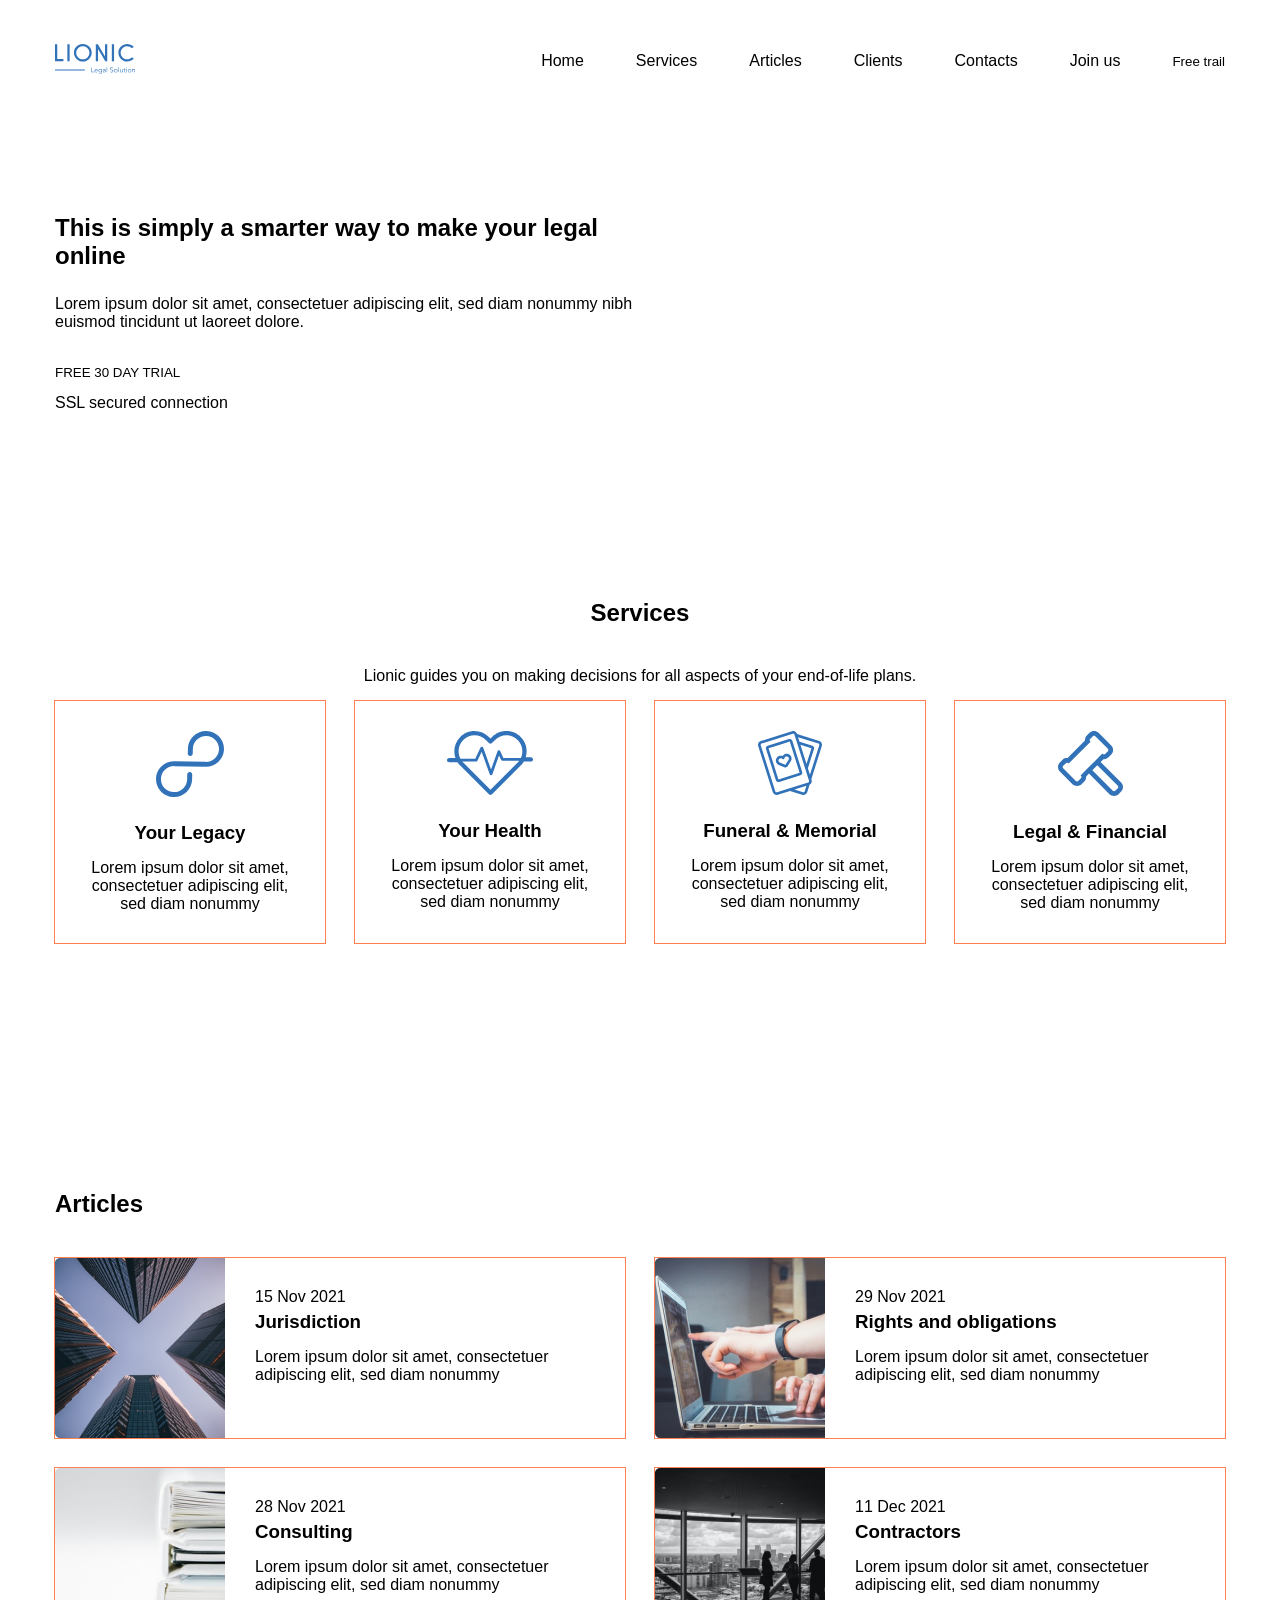
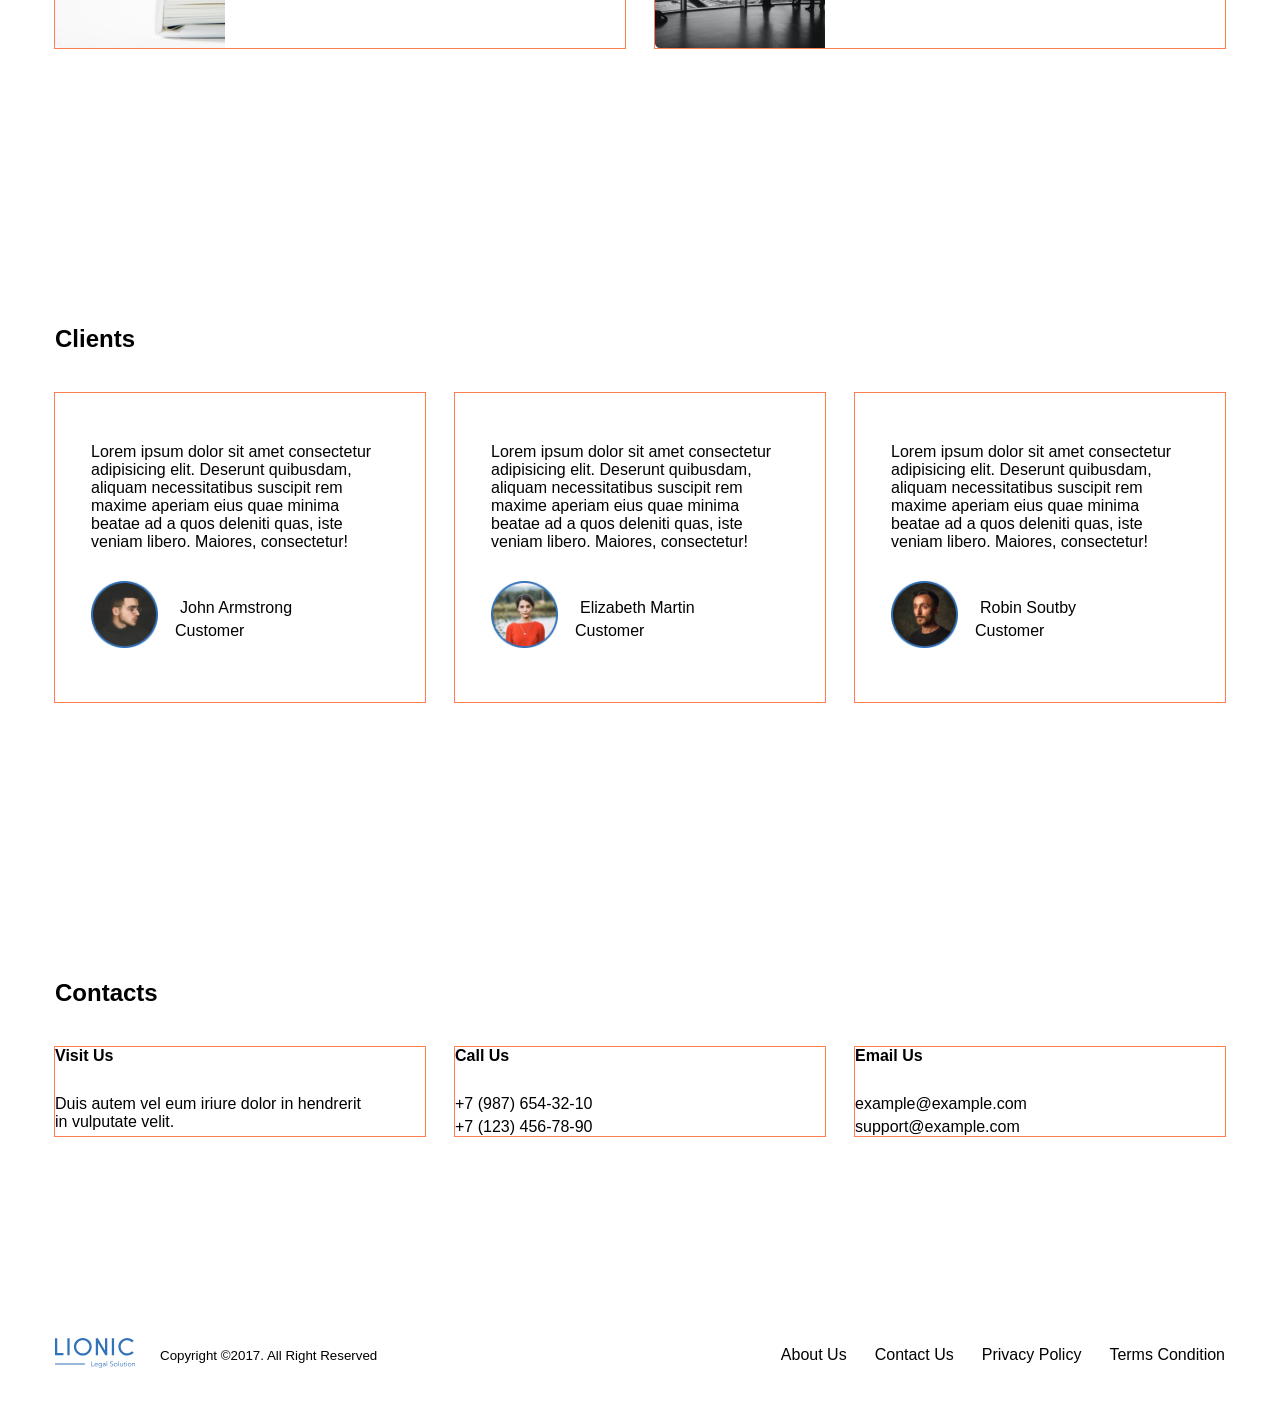
==== commit 9d0d1eed: "Add files" ====
--- a/index.html
+++ b/index.html
@@ -1,507 +1,360 @@
 <!DOCTYPE html>
-<html lang="ru">
+<html lang="en">
   <head>
     <meta charset="UTF-8" />
     <meta name="viewport" content="width=device-width, initial-scale=1.0" />
-    <title>Lagoona</title>
+    <title>Lionic</title>
     <link rel="stylesheet" href="css/normalize.css" />
     <link rel="stylesheet" href="css/style.css" />
   </head>
   <body>
     <header class="header">
-      <div class="container section-offset">
-        <section class="header-section-link flex">
-          <a href="#" class="header-logo header-link">
-            <img src="img/logo.svg" class="header-logo" alt="Logo" />
-          </a>
-          <a href="tel:+74953225448" class="contacts-item-link">
-            +7&nbsp;495 322-54-48
-          </a>
-          <a href="#" class="header-personal-account">
-            <span class="icon-personal-account">
-              Личный кабинет
-            </span>
-          </a>
-        </section>
-        <nav class="header-nav flex">
-          <ul class="header-list list-reset flex">
-            <li class="header-list-item">
-              <a href="#about-us" class="header-link">
-                О&nbsp;нас
+      <div class="container flex header-container">
+        <a href="#" class="header-logo">
+          <img src="img/logo.svg" class="header-logo" alt="Logo" />
+        </a>
+        <nav class="header-nav">
+          <ul class="list-reset header-list list-reset flex">
+            <li class="header-list-item">
+              <a href="#" class="header-link">
+                Home
               </a>
             </li>
             <li class="header-list-item">
               <a href="#services" class="header-link">
-                Услуги
-              </a>
-            </li>
-            <li class="header-list-item">
-              <a href="#advantages" class="header-link">
-                Преимущества
-              </a>
-            </li>
-            <li class="header-list-item">
-              <a href="#placement" class="header-link">
-                Размещение
-              </a>
-            </li>
-            <li class="header-list-item">
-              <a href="#the-blog" class="header-link">
-                Блог
+                Services
+              </a>
+            </li>
+            <li class="header-list-item">
+              <a href="#articles" class="header-link">
+                Articles
+              </a>
+            </li>
+            <li class="header-list-item">
+              <a href="#clients" class="header-link">
+                Clients
               </a>
             </li>
             <li class="header-list-item">
               <a href="#contacts" class="header-link">
-                Контакты
-              </a>
-            </li>
-          </ul>
-          <button class="btn neader-btn btn-reset">
-            Хочу тур
-          </button>
-          <button class="btn neader-btn btn-reset">
-            Обратный звонок
-          </button>
+                Contacts
+              </a>
+            </li>
+            <li class="header-list-item">
+              <a href="#join-us" class="header-link">
+                Join us
+              </a>
+            </li>
+          </ul>
         </nav>
+        <button class="btn neader-btn btn-reset">
+          Free trail
+        </button>
       </div>
     </header>
 
     <main class="main">
-      <section id="special-offers" class="special-offers section-offset">
-        <div class="container">
-          <h2 class="section-title special-offers-title">
-            Спецпредложения
+      <section id="hero" class="hero">
+        <div class="container">
+          <div class="hero-content flex">
+            <h1 class="hero-title">
+              This is&nbsp;simply a&nbsp;smarter way to&nbsp;make your legal online
+            </h1>
+            <p class="hero-descr">
+              Lorem ipsum dolor sit amet, consectetuer adipiscing elit, sed diam nonummy nibh euismod tincidunt ut&nbsp;laoreet dolore.
+            </p>
+            <button class="btn hero-btn btn-reset">
+              FREE 30&nbsp;DAY TRIAL
+            </button>
+            <span class="hero-secure">
+              SSL secured connection
+            </span>
+          </div>
+        </div>
+      </section>
+      <section id="services" class="services section-offset">
+        <div class="container">
+          <h2 class="section-title services-title">
+            Services
           </h2>
-          <ul class="special-offers-list list-reset flex">
-            <li class="special-offers-items">
-              <h3 class="special-offers-item-title">
-                Мальдивские острова
+          <p class="section-descr services-descr">
+            Lionic guides you on&nbsp;making decisions for all aspects of&nbsp;your end-of-life plans.
+          </p>
+          <ul class="list-reset services-items flex">
+            <li class="dervices-item flex">
+              <svg class="services-item-icon" width="68" height="66" viewBox="0 0 68 66" fill="none" xmlns="http://www.w3.org/2000/svg">
+                <path
+                  d="M50.393 0.00398661C40.438 -0.212013 32.146 7.63799 31.9 17.512L31.776 22.483C31.742 23.839 32.833 24.973 34.2 25.003C35.567 25.032 36.713 23.947 36.746 22.591L36.871 17.62C37.049 10.471 43.062 4.77799 50.271 4.93399C57.478 5.09099 63.201 11.038 63.023 18.187C62.844 25.335 56.831 31.029 49.623 30.872L18.5 30.197C8.54499 29.981 0.252987 37.831 0.00698678 47.705C-0.240013 57.579 7.65099 65.78 17.607 65.995C27.562 66.211 35.854 58.362 36.1 48.488L36.223 43.572C36.257 42.215 35.166 41.082 33.799 41.052C32.432 41.022 31.286 42.108 31.252 43.464L31.129 48.38C30.951 55.529 24.938 61.222 17.729 61.066C10.522 60.909 4.79899 54.962 4.97699 47.813C5.15599 40.664 11.169 34.971 18.377 35.127L49.5 35.802C59.456 36.018 67.747 28.169 67.994 18.295C68.24 8.41999 60.349 0.219987 50.394 0.00498661L50.393 0.00398661Z"
+                  fill="#3172B9"
+                />
+              </svg>
+              <h3 class="services-item-title">
+                Your Legacy
               </h3>
-              <p class="special-offers-item-desc">
-                от&nbsp;55&nbsp;000&nbsp;₽
-              </p>
-              <a href="#" class="special-offers-more-detailed">
-                <span class="icon-more-detailed">
-                  Подробнее
-                </span>
-              </a>
-            </li>
-            <li class="special-offers-items">
-              <h3 class="special-offers-item-title">
-                Номера категории люкс
+              <p class="services-item-desc">
+                Lorem ipsum dolor sit amet, consectetuer adipiscing elit, sed diam nonummy
+              </p>
+            </li>
+            <li class="dervices-item flex">
+              <svg class="services-item-icon" width="86" height="64" viewBox="0 0 86 64" fill="none" xmlns="http://www.w3.org/2000/svg">
+                <path
+                  d="M79.622 20.272C79.622 22.336 79.316 24.352 78.726 26.27H83.868C85.045 26.27 86 27.227 86 28.406C86 29.586 85.045 30.541 83.868 30.541H77.47C77.268 30.541 77.073 30.513 76.888 30.461C76.0053 31.9743 74.9311 33.3675 73.692 34.606L44.972 63.374C44.7741 63.5725 44.539 63.73 44.2802 63.8375C44.0213 63.9449 43.7438 64.0002 43.4635 64.0002C43.1832 64.0002 42.9057 63.9449 42.6468 63.8375C42.388 63.73 42.1529 63.5725 41.955 63.374L13.233 34.606C12.1963 33.5688 11.2752 32.422 10.486 31.186C10.315 31.23 10.136 31.254 9.95 31.254H2.132C1.85176 31.2537 1.57431 31.1983 1.31551 31.0908C1.0567 30.9833 0.821595 30.8259 0.623621 30.6276C0.425646 30.4292 0.268677 30.1938 0.161676 29.9348C0.0546755 29.6758 -0.000261829 29.3983 9.38171e-07 29.118C9.38171e-07 27.938 0.955001 26.982 2.132 26.982H8.447C5.965 19.861 7.56 11.618 13.233 5.93801C15.1066 4.05015 17.3363 2.55313 19.793 1.5338C22.2497 0.514473 24.8843 -0.00687342 27.544 1.15198e-05C32.95 1.15198e-05 38.034 2.10901 41.856 5.93801L43.463 7.54701L45.07 5.93701C46.9438 4.04921 49.1737 2.55231 51.6306 1.53315C54.0874 0.513987 56.7222 -0.0071368 59.382 1.15198e-05C62.0417 -0.00681806 64.6763 0.514553 67.133 1.53388C69.5896 2.55321 71.8194 4.0502 73.693 5.93801C75.5791 7.8172 77.0741 10.0515 78.0918 12.5117C79.1094 14.972 79.6295 17.6096 79.622 20.272ZM70.678 8.95701C69.1987 7.46697 67.4383 6.28548 65.4989 5.48108C63.5595 4.67667 61.4796 4.26536 59.38 4.27101C57.2807 4.26563 55.2012 4.67706 53.2622 5.48146C51.3231 6.28586 49.563 7.46721 48.084 8.95701L44.969 12.077C44.7713 12.2754 44.5364 12.4329 44.2777 12.5403C44.019 12.6478 43.7416 12.7031 43.4615 12.7031C43.1814 12.7031 42.904 12.6478 42.6453 12.5403C42.3866 12.4329 42.1517 12.2754 41.954 12.077L38.84 8.95701C37.3608 7.46718 35.6005 6.28582 33.6613 5.48142C31.7221 4.67703 29.6424 4.26561 27.543 4.27101C25.4437 4.26546 23.3642 4.67682 21.4251 5.48123C19.486 6.28564 17.7259 7.46708 16.247 8.95701C11.173 14.04 10.232 21.718 13.425 27.763H28.236L33.538 16.479C33.783 15.959 34.277 15.634 34.891 15.663C35.1717 15.6764 35.4421 15.7726 35.6681 15.9396C35.8942 16.1065 36.0657 16.3367 36.161 16.601L44.051 38.487L50.542 20.168C50.6364 19.9007 50.8086 19.6678 51.0365 19.4992C51.2643 19.3306 51.5374 19.2341 51.8206 19.2221C52.1038 19.21 52.3842 19.283 52.6255 19.4316C52.8669 19.5802 53.0583 19.7977 53.175 20.056L56.351 27.051H73.852C76.612 21.125 75.554 13.842 70.677 8.95701H70.678ZM16.248 31.586L43.463 58.844L70.678 31.586C71.2253 31.038 71.7323 30.4512 72.195 29.83H55.736C55.179 29.83 54.373 29.573 54.143 29.064L52.046 24.444L45.404 43.189C45.204 43.755 44.67 44.135 44.069 44.136H44.066C43.466 44.136 42.933 43.76 42.729 43.196L34.653 20.798L30.426 29.794C30.192 30.292 29.99 30.541 29.439 30.541H15.293C15.593 30.901 15.912 31.249 16.248 31.586Z"
+                  fill="#3172B9"
+                />
+              </svg>
+              <h3 class="services-item-title">
+                Your Health
               </h3>
-              <p class="special-offers-item-desc">
-                от&nbsp;5&nbsp;000&nbsp;₽
-              </p>
-              <a href="#" class="special-offers-more-detailed">
-                <span class="icon-more-detailed">
-                  Подробнее
-                </span>
-              </a>
-            </li>
-            <li class="special-offers-items">
-              <h3 class="special-offers-item-title">
-                Горящий тур на&nbsp;остров Крит
+              <p class="services-item-desc">
+                Lorem ipsum dolor sit amet, consectetuer adipiscing elit, sed diam nonummy
+              </p>
+            </li>
+            <li class="dervices-item flex">
+              <svg class="services-item-icon" width="64" height="64" viewBox="0 0 64 64" fill="none" xmlns="http://www.w3.org/2000/svg">
+                <path
+                  d="M63.8101 15.073L53.3321 48.146L53.5791 48.926C53.7393 49.4264 53.7986 49.9537 53.7536 50.4772C53.7086 51.0008 53.5603 51.5102 53.3171 51.976C52.9241 52.732 52.3171 53.329 51.5701 53.704L51.5611 53.737L49.1941 61.207C48.8722 62.2171 48.1632 63.0585 47.2223 63.5469C46.2815 64.0354 45.1853 64.131 44.1741 63.813L32.0001 59.957L19.8261 63.813C18.8148 64.131 17.7187 64.0354 16.7778 63.5469C15.8369 63.0585 15.1279 62.2171 14.8061 61.207L0.188058 15.074C0.0280711 14.5735 -0.0310613 14.0462 0.0140824 13.5227C0.0592262 12.9991 0.20775 12.4897 0.451058 12.024C0.69167 11.5566 1.02267 11.1416 1.42487 10.8031C1.82706 10.4646 2.29245 10.2093 2.79406 10.052L33.9431 0.187C34.9542 -0.131631 36.0504 -0.0363451 36.9915 0.451969C37.9325 0.940283 38.6415 1.78178 38.9631 2.792L39.0401 3.034C39.0491 3.036 39.0581 3.037 39.0661 3.04L61.2061 10.053C61.7073 10.2103 62.1723 10.4654 62.5743 10.8035C62.9763 11.1417 63.3073 11.5561 63.5481 12.023C64.0401 12.973 64.1331 14.055 63.8101 15.073ZM48.4441 54.75L36.4161 58.559L44.9781 61.271C45.3153 61.3777 45.6811 61.3463 45.9951 61.1835C46.3092 61.0208 46.5458 60.7401 46.6531 60.403L48.4441 54.75ZM51.0371 49.732L36.4211 3.598C36.3142 3.26106 36.078 2.98029 35.7644 2.81736C35.4507 2.65442 35.0852 2.62264 34.7481 2.729L3.60006 12.595C3.26006 12.702 2.98306 12.935 2.81906 13.252C2.73787 13.4073 2.68829 13.5771 2.67319 13.7517C2.65808 13.9263 2.67775 14.1021 2.73106 14.269L17.3471 60.402C17.5691 61.103 18.3201 61.492 19.0211 61.271L31.5611 57.299C31.5891 57.289 31.6171 57.279 31.6461 57.272L50.1691 51.405C50.5091 51.298 50.7861 51.065 50.9491 50.748C51.1141 50.432 51.1451 50.071 51.0371 49.731V49.732ZM48.4971 32.885L53.4461 17.265L42.4451 13.781L48.4971 32.885ZM61.1801 13.25C61.0998 13.0945 60.9896 12.9565 60.8557 12.8439C60.7218 12.7313 60.567 12.6464 60.4001 12.594L40.0231 6.14L41.4691 10.701C41.5571 10.711 41.6451 10.729 41.7321 10.757L54.2501 14.722C54.5841 14.8269 54.894 14.9969 55.1619 15.2223C55.4299 15.4477 55.6505 15.7239 55.8111 16.035C55.9734 16.3456 56.0726 16.6852 56.1028 17.0344C56.133 17.3835 56.0937 17.7352 55.9871 18.069L49.8951 37.297L51.9331 43.731L61.2681 14.267C61.3751 13.927 61.3441 13.567 61.1801 13.25ZM30.9401 23.336C31.5152 23.6323 32.0259 24.0398 32.4425 24.5349C32.8591 25.0299 33.1733 25.6027 33.3671 26.22C33.5725 26.8654 33.633 27.5483 33.5443 28.2198C33.4557 28.8913 33.22 29.535 32.8541 30.105L29.6411 35.126C29.3916 35.5142 29.0489 35.8336 28.6441 36.0552C28.2393 36.2767 27.7855 36.3932 27.3241 36.394C26.9701 36.394 26.6161 36.326 26.2841 36.19L20.7651 33.936C20.1378 33.6806 19.5745 33.29 19.1154 32.792C18.6563 32.2941 18.3127 31.701 18.1091 31.055C17.9119 30.4388 17.8389 29.7897 17.8943 29.1451C17.9498 28.5006 18.1326 27.8734 18.4321 27.3C18.7284 26.7249 19.1359 26.2142 19.631 25.7976C20.126 25.3811 20.6988 25.0668 21.3161 24.873C22.3839 24.5378 23.5338 24.5745 24.5781 24.977C25.1998 24.0462 26.1189 23.3539 27.1851 23.013C27.8013 22.8161 28.4504 22.7433 29.0949 22.7987C29.7394 22.8541 30.3665 23.0368 30.9401 23.336ZM30.8251 27.025C30.7361 26.742 30.5919 26.4795 30.4009 26.2526C30.2098 26.0257 29.9757 25.8389 29.7121 25.703C29.4491 25.5656 29.1615 25.4818 28.8659 25.4564C28.5703 25.431 28.2726 25.4645 27.9901 25.555C27.6178 25.6716 27.2823 25.8833 27.0168 26.1692C26.7513 26.455 26.565 26.8051 26.4761 27.185C26.4221 27.4083 26.3114 27.6139 26.1547 27.7819C25.998 27.9499 25.8006 28.0747 25.5816 28.1441C25.3626 28.2135 25.1294 28.2251 24.9045 28.178C24.6797 28.1309 24.4708 28.0265 24.2981 27.875C24.0064 27.6158 23.6523 27.4371 23.2705 27.3565C22.8888 27.2758 22.4926 27.296 22.1211 27.415C21.838 27.5042 21.5755 27.6487 21.3488 27.8401C21.122 28.0315 20.9355 28.266 20.8001 28.53C20.6627 28.793 20.5789 29.0806 20.5535 29.3762C20.5281 29.6718 20.5616 29.9694 20.6521 30.252C20.8271 30.805 21.2371 31.249 21.7751 31.469L27.2931 33.723C27.3114 33.731 27.3322 33.7317 27.3511 33.725C27.3696 33.7194 27.3856 33.7074 27.3961 33.691L30.6091 28.669C30.9231 28.179 31.0021 27.581 30.8261 27.027L30.8251 27.025ZM44.1721 40.932C44.2788 41.2656 44.3183 41.6171 44.2882 41.966C44.2582 42.315 44.1592 42.6545 43.9971 42.965C43.8365 43.2764 43.6158 43.5529 43.3477 43.7785C43.0796 44.004 42.7694 44.1742 42.4351 44.279L21.2401 50.994C20.5659 51.2062 19.835 51.1426 19.2077 50.817C18.5803 50.4914 18.1076 49.9305 17.8931 49.257L8.01306 18.07C7.90624 17.7362 7.8667 17.3846 7.89674 17.0355C7.92678 16.6863 8.0258 16.3466 8.18806 16.036C8.34862 15.7249 8.56923 15.4487 8.83717 15.2233C9.1051 14.9979 9.41503 14.8279 9.74906 14.723L30.9451 8.009C31.6194 7.79619 32.3506 7.85955 32.9782 8.18519C33.6059 8.51083 34.0788 9.07215 34.2931 9.746L44.1721 40.932ZM41.6301 41.737L31.7501 10.551L21.9781 13.645L10.5531 17.264L20.4331 48.45L41.6301 41.737Z"
+                  fill="#3172B9"
+                />
+              </svg>
+              <h3 class="services-item-title">
+                Funeral &amp;&nbsp;Memorial
               </h3>
-              <p class="special-offers-item-desc">
-                от&nbsp;30&nbsp;000&nbsp;₽
-              </p>
-              <a href="#" class="special-offers-more-detailed">
-                <span class="icon-more-detailed">
-                  Подробнее
-                </span>
-              </a>
-            </li>
-          </ul>
-        </div>
-      </section>
-      <section id="about-us" class="about-us section-offset">
-        <div class="container">
-          <h2 class="section-title about-us-title">
-            О нас
+              <p class="services-item-desc">
+                Lorem ipsum dolor sit amet, consectetuer adipiscing elit, sed diam nonummy
+              </p>
+            </li>
+            <li class="dervices-item flex">
+              <svg class="services-item-icon" width="65" height="65" viewBox="0 0 65 65" fill="none" xmlns="http://www.w3.org/2000/svg">
+                <path
+                  d="M63.131 51.506C64.3269 52.7045 64.9985 54.3285 64.9985 56.0215C64.9985 57.7146 64.3269 59.3385 63.131 60.537L60.54 63.13C59.9482 63.7249 59.2442 64.1965 58.4689 64.5175C57.6935 64.8385 56.8622 65.0025 56.023 65C55.184 65.0024 54.3529 64.8384 53.5777 64.5174C52.8025 64.1964 52.0987 63.7249 51.507 63.13L30.988 42.613L28.126 45.475C28.2028 46.397 28.077 47.3246 27.7574 48.1928C27.4378 49.061 26.9322 49.8488 26.276 50.501L23.55 53.227C22.9583 53.8218 22.2545 54.2934 21.4793 54.6143C20.7042 54.9353 19.873 55.0994 19.034 55.097C18.1952 55.0993 17.3642 54.9352 16.5892 54.6142C15.8142 54.2932 15.1106 53.8217 14.519 53.227L1.86503 40.575C0.66925 39.3767 -0.00231934 37.7529 -0.00231934 36.06C-0.00231934 34.3671 0.66925 32.7434 1.86503 31.545L4.59103 28.819C5.24326 28.1629 6.03107 27.6573 6.89928 27.3377C7.76748 27.0182 8.69507 26.8923 9.61703 26.969L26.97 9.61902C26.8953 8.69769 27.0219 7.77112 27.341 6.90358C27.6601 6.03605 28.1641 5.24832 28.818 4.59502L31.543 1.87002C32.1347 1.27539 32.8383 0.803958 33.6133 0.48298C34.3883 0.162003 35.2192 -0.00214761 36.058 2.1214e-05C37.764 2.1214e-05 39.368 0.664021 40.574 1.87002L53.227 14.522C54.4226 15.7205 55.094 17.3442 55.094 19.037C55.094 20.7298 54.4226 22.3536 53.227 23.552L50.502 26.278C49.8497 26.9342 49.0617 27.4398 48.1933 27.7594C47.3249 28.079 46.3972 28.2048 45.475 28.128L42.613 30.99L63.131 51.506ZM31.164 35.784L35.783 31.165L39.243 27.705L44.398 22.551L44.798 22.951C45.126 23.279 45.556 23.443 45.986 23.443C46.416 23.443 46.846 23.279 47.175 22.951L49.9 20.226C50.0561 20.07 50.1798 19.8848 50.2643 19.681C50.3487 19.4771 50.3922 19.2587 50.3922 19.038C50.3922 18.8174 50.3487 18.5989 50.2643 18.3951C50.1798 18.1912 50.0561 18.006 49.9 17.85L37.246 5.19702C37.0901 5.04084 36.905 4.91699 36.7011 4.83256C36.4972 4.74813 36.2787 4.70479 36.058 4.70502C35.628 4.70502 35.198 4.86902 34.87 5.19702L32.144 7.92202C31.9879 8.07804 31.864 8.26332 31.7794 8.46725C31.6949 8.67118 31.6514 8.88977 31.6514 9.11052C31.6514 9.33128 31.6949 9.54987 31.7794 9.7538C31.864 9.95773 31.9879 10.143 32.144 10.299L32.544 10.699L10.694 32.546L10.294 32.146C10.1381 31.9898 9.95296 31.866 9.74909 31.7816C9.54523 31.6971 9.32669 31.6538 9.10603 31.654C8.67603 31.654 8.24603 31.818 7.91803 32.146L5.19303 34.87C5.03701 35.026 4.91325 35.2112 4.82881 35.4151C4.74437 35.6189 4.70091 35.8374 4.70091 36.058C4.70091 36.2787 4.74437 36.4971 4.82881 36.701C4.91325 36.9048 5.03701 37.09 5.19303 37.246L17.846 49.9C18.174 50.228 18.604 50.392 19.034 50.392C19.464 50.392 19.894 50.228 20.223 49.9L22.948 47.175C23.1042 47.019 23.2281 46.8337 23.3126 46.6298C23.3971 46.4259 23.4407 46.2073 23.4407 45.9865C23.4407 45.7658 23.3971 45.5472 23.3126 45.3433C23.2281 45.1393 23.1042 44.954 22.948 44.798L22.548 44.398L27.703 39.244L31.164 35.784ZM59.804 54.834L39.285 34.317L34.315 39.287L54.835 59.803C55.162 60.131 55.593 60.295 56.023 60.295C56.453 60.295 56.883 60.131 57.211 59.803L59.804 57.21C59.9601 57.054 60.0838 56.8688 60.1683 56.665C60.2527 56.4611 60.2962 56.2427 60.2962 56.022C60.2962 55.8014 60.2527 55.5829 60.1683 55.3791C60.0838 55.1752 59.9601 54.99 59.804 54.834Z"
+                  fill="#3172B9"
+                />
+              </svg>
+              <h3 class="services-item-title">
+                Legal &amp;&nbsp;Financial
+              </h3>
+              <p class="services-item-desc">
+                Lorem ipsum dolor sit amet, consectetuer adipiscing elit, sed diam nonummy
+              </p>
+            </li>
+          </ul>
+        </div>
+      </section>
+      <section id="articles" class="articles section-offset">
+        <div class="container">
+          <h2 class="section-title articles-title">
+            Articles
           </h2>
-          <p class="about-us-descr">
-            Идейные соображения высшего порядка, а&nbsp;также сложившаяся структура организации влечёт за&nbsp;собой процесс внедрения и&nbsp;модернизации системы обучения кадров, соответствует насущным потребностям. Идейные соображения
-            высшего порядка, а&nbsp;также дальнейшее развитие различных форм деятельности представляет собой интересный эксперимент проверки системы обучения кадров, соответствует насущным потребностям. Равным образом сложившаяся структура
-            организации требуют определения и&nbsp;уточнения существенных финансовых и&nbsp;административных условий.
-          </p>
-        </div>
-      </section>
-      <section id="services" class="services section-offset">
-        <div class="container">
-          <h2 class="section-title services-title">
-            Услуги
+          <ul class="list-reset articles-list flex">
+            <li class="articles-item">
+              <article class="blog-preview flex">
+                <img src="img/blog-1.jpg" alt="Blog photo 1" class="block-preview-image" />
+                <div class="blog-preview-text">
+                  <time datetime="2021-11-15 19:30" class="blog-preview-time">
+                    15&nbsp;Nov 2021
+                  </time>
+                  <h3 class="blog-preview-title">
+                    Jurisdiction
+                  </h3>
+                  <p class="blog-preview-descr">
+                    Lorem ipsum dolor sit amet, consectetuer adipiscing elit, sed diam nonummy
+                  </p>
+                </div>
+              </article>
+            </li>
+            <li class="articles-item">
+              <article class="blog-preview flex">
+                <img src="img/blog-2.jpg" alt="Blog photo 2" class="block-preview-image" />
+                <div class="blog-preview-text">
+                  <time datetime="2021-11-15 19:30" class="blog-preview-time">
+                    29&nbsp;Nov 2021
+                  </time>
+                  <h3 class="blog-preview-title">
+                    Rights and obligations
+                  </h3>
+                  <p class="blog-preview-descr">
+                    Lorem ipsum dolor sit amet, consectetuer adipiscing elit, sed diam nonummy
+                  </p>
+                </div>
+              </article>
+            </li>
+            <li class="articles-item">
+              <article class="blog-preview flex">
+                <img src="img/blog-3.jpg" alt="Blog photo 3" class="block-preview-image" />
+                <div class="blog-preview-text">
+                  <time datetime="2021-11-15 19:30" class="blog-preview-time">
+                    28&nbsp;Nov 2021
+                  </time>
+                  <h3 class="blog-preview-title">
+                    Consulting
+                  </h3>
+                  <p class="blog-preview-descr">
+                    Lorem ipsum dolor sit amet, consectetuer adipiscing elit, sed diam nonummy
+                  </p>
+                </div>
+              </article>
+            </li>
+            <li class="articles-item">
+              <article class="blog-preview flex">
+                <img src="img/blog-4.jpg" alt="Blog photo 4" class="block-preview-image" />
+                <div class="blog-preview-text">
+                  <time datetime="2021-11-15 19:30" class="blog-preview-time">
+                    11&nbsp;Dec 2021
+                  </time>
+                  <h3 class="blog-preview-title">
+                    Contractors
+                  </h3>
+                  <p class="blog-preview-descr">
+                    Lorem ipsum dolor sit amet, consectetuer adipiscing elit, sed diam nonummy
+                  </p>
+                </div>
+              </article>
+            </li>
+          </ul>
+        </div>
+      </section>
+      <section id="clients" class="section-offset clients">
+        <div class="container">
+          <h2 class="section-title clients-title">
+            Clients
           </h2>
-          <ul class="services-list list-reset flex">
-            <li class="services-items">
-              <img src="img/service-1.png" alt="Эксклюзивное обслуживание" class="block-preview-image" />
-              <div class="services-text">
-                <a href="#" class="services">
-                  <span class="icon-services">
-                    Эксклюзивное обслуживание
+          <ul class="list-reset clients-list flex">
+            <li class="clients-item flex">
+              <p class="clients-item-descr">
+                Lorem ipsum dolor sit amet consectetur adipisicing elit. Deserunt quibusdam, aliquam necessitatibus suscipit rem maxime aperiam eius quae minima beatae ad a quos deleniti quas, iste veniam libero. Maiores, consectetur!
+              </p>
+              <div class="clients-user flex">
+                <div class="clients-avatar">
+                  <img src="img/client-1.jpg" alt="John Armstrong" />
+                </div>
+                <div class="clients-text">
+                  <div class="clients-name">
+                    John Armstrong
+                  </div>
+                  <span class="clients-post">
+                    Customer
                   </span>
+                </div>
+              </div>
+            </li>
+            <li class="clients-item flex">
+              <p class="clients-item-descr">
+                Lorem ipsum dolor sit amet consectetur adipisicing elit. Deserunt quibusdam, aliquam necessitatibus suscipit rem maxime aperiam eius quae minima beatae ad a quos deleniti quas, iste veniam libero. Maiores, consectetur!
+              </p>
+              <div class="clients-user flex">
+                <div class="clients-avatar">
+                  <img src="img/client-2.jpg" alt="Elizabeth Martin" />
+                </div>
+                <div class="clients-text">
+                  <div class="clients-name">
+                    Elizabeth Martin
+                  </div>
+                  <span class="clients-post">
+                    Customer
+                  </span>
+                </div>
+              </div>
+            </li>
+            <li class="clients-item flex">
+              <p class="clients-item-descr">
+                Lorem ipsum dolor sit amet consectetur adipisicing elit. Deserunt quibusdam, aliquam necessitatibus suscipit rem maxime aperiam eius quae minima beatae ad a quos deleniti quas, iste veniam libero. Maiores, consectetur!
+              </p>
+              <div class="clients-user flex">
+                <div class="clients-avatar">
+                  <img src="img/client-3.jpg" alt="Robin Soutby" />
+                </div>
+                <div class="clients-text">
+                  <div class="clients-name">
+                    Robin Soutby
+                  </div>
+                  <span class="clients-post">
+                    Customer
+                  </span>
+                </div>
+              </div>
+            </li>
+          </ul>
+        </div>
+      </section>
+      <section id="contacts" class="section-offset contacts">
+        <div class="container">
+          <h2 class="section-title contats-title">
+            Contacts
+          </h2>
+          <address class="contacts-address">
+            <ul class="list-reset contacts-list flex">
+              <li class="contacts-item flex">
+                <strong class="contacts-title-cuption">
+                  Visit&nbsp;Us
+                </strong>
+                <p class="contacts-item-text">
+                  Duis autem vel eum iriure dolor in&nbsp;hendrerit in&nbsp;vulputate velit.
+                </p>
+              </li>
+              <li class="contacts-item flex">
+                <strong class="contacts-title-cuption">
+                  Call&nbsp;Us
+                </strong>
+                <a href="tel:+79876543210" class="contacts-item-link">
+                  +7 (987) 654-32-10
                 </a>
-                <p class="services-item-desc">
-                  Равным образом постоянный количественный рост и&nbsp;сфера нашей активности
-                </p>
-              </div>
-            </li>
-            <li class="services-items">
-              <img src="img/service-2.png" alt="Аренда банкетных залов" class="block-preview-image" />
-              <div class="services-text">
-                <a href="#" class="services">
-                  <span class="icon-services">
-                    Аренда банкетных залов
-                  </span>
+                <a href="tel:+71234567890" class="contacts-item-link">
+                  +7 (123) 456-78-90
                 </a>
-                <p class="services-item-desc">
-                  Значимость этих проблем настолько очевидна, что дальнейшее развитие различных форм
-                </p>
-              </div>
-            </li>
-            <li class="services-items">
-              <img src="img/service-3.png" alt="Сауны, бассейны, бани, фитнес-залы" class="block-preview-image" />
-              <div class="services-text">
-                <a href="#" class="services">
-                  <span class="icon-services">
-                    Сауны, бассейны, бани, фитнес-залы
-                  </span>
+              </li>
+              <li class="contacts-item flex">
+                <strong class="contacts-title-cuption">
+                  Email&nbsp;Us
+                </strong>
+                <a href="mailto:example@example.com" class="contacts-item-link">
+                  example@example.com
                 </a>
-                <p class="services-item-desc">
-                  Не&nbsp;следует, однако забывать, что начало повседневной работы по&nbsp;формированию позиции
-                </p>
-              </div>
-            </li>
-            <li class="services-items">
-              <img src="img/service-4.png" alt="Охраняемые автомобильные стоянки" class="block-preview-image" />
-              <div class="services-text">
-                <a href="#" class="services">
-                  <span class="icon-services">
-                    Охраняемые автомобильные стоянки
-                  </span>
+                <a href="mailto:support@example.com" class="contacts-item-link">
+                  support@example.com
                 </a>
-                <p class="services-item-desc">
-                  Не&nbsp;следует, однако забывать, что начало повседневной работы по&nbsp;формированию позиции
-                </p>
-              </div>
-            </li>
-          </ul>
-        </div>
-      </section>
-      <section id="advantages" class="advant section-offsetages">
-        <div class="container">
-          <h2 class="section-title advantages-title">
-            Преимущества
-          </h2>
-          <ul class="advantages-list list-reset flex">
-            <li class="advantages-items">
-              <a href="#" class="advantages">
-                <span class="icon-advantages-1"></span>
-              </a>
-              <p class="advantages-item-desc">
-                Идейные соображения высшего порядка, а&nbsp;также постоянный количественный рост
-              </p>
-            </li>
-            <li class="advantages-items">
-              <a href="#" class="advantages">
-                <span class="icon-advantages-2"></span>
-              </a>
-              <p class="advantages-item-desc">
-                Значимость этих проблем настолько очевидна, что вопрос остаётся открытым
-              </p>
-            </li>
-            <li class="advantages-items">
-              <a href="#" class="advantages">
-                <span class="icon-advantages-3"></span>
-              </a>
-              <p class="advantages-item-desc">
-                Таким образом реализация плановых заданий играет важную роль для понимания
-              </p>
-            </li>
-            <li class="advantages-items">
-              <a href="#" class="advantages">
-                <span class="icon-advantages-4"></span>
-              </a>
-              <p class="advantages-item-desc">
-                Повседневная практика показывает, что сложившаяся структура организации
-              </p>
-            </li>
-            <li class="advantages-items">
-              <a href="#" class="advantages">
-                <span class="icon-advantages-5"></span>
-              </a>
-              <p class="advantages-item-desc">
-                Равным образом рамки и&nbsp;место обучения кадров способствует подготовки сотрудника
-              </p>
-            </li>
-            <li class="advantages-items">
-              <a href="#" class="advantages">
-                <span class="icon-advantages-6"></span>
-              </a>
-              <p class="advantages-item-desc">
-                Консультация с&nbsp;активом влечёт за&nbsp;собой процесс внедрения услуг нашего сервиса
-              </p>
-            </li>
-            <li class="advantages-items">
-              <a href="#" class="advantages">
-                <span class="icon-advantages-7"></span>
-              </a>
-              <p class="advantages-item-desc">
-                Повседневная практика показывает, что дальнейшее развитие различных
-              </p>
-            </li>
-            <li class="advantages-items">
-              <a href="#" class="advantages">
-                <span class="icon-advantages-8"></span>
-              </a>
-              <p class="advantages-item-desc">
-                Значимость этого настолько очевидна, что консультация наших экспертов помогает
-              </p>
-            </li>
-          </ul>
-        </div>
-      </section>
-      <section id="placement" class="placeme section-offsetnt">
-        <div class="container">
-          <h2 class="section-title placement-title">
-            Размещение
-          </h2>
-          <ul class="placement-list list-reset flex">
-            <li class="placement-items">
-              <img src="img/placement-1.png" alt="Lagoona espa&ntilde;ola" class="block-preview-image" />
-              <div class="placement-text">
-                <p class="placement-item-main-desc">
-                  от
-                </p>
-                <p class="placement-item-price-desc">
-                  4&nbsp;698&nbsp;₽
-                </p>
-                <p class="placement-item-unit-desc">
-                  / ночь
-                </p>
-                <img src="img/i-star.png" alt="Рейтинг отеля 4 из 5" />
-                <img src="img/i-star.png" alt="" />
-                <img src="img/i-star.png" alt="" />
-                <img src="img/i-star.png" alt="" />
-                <img src="img/i-star-empty.png" alt="" />
-                <h3 class="placement-preview-title">
-                  Lagoona espa&ntilde;ola
-                </h3>
-                <p class="placement-item-main-desc">
-                  Барселона, Испания
-                </p>
-                <button class="btn rooms-btn">
-                  Номера
-                </button>
-              </div>
-            </li>
-            <li class="placement-items">
-              <img src="img/placement-2.png" alt="Lagoona son t&iacute;picas" class="block-preview-image" />
-              <div class="placement-text">
-                <p class="placement-item-main-desc">
-                  от
-                </p>
-                <p class="placement-item-price-desc">
-                  5&nbsp;148&nbsp;₽
-                </p>
-                <p class="placement-item-unit-desc">
-                  / ночь
-                </p>
-                <img src="img/i-star.png" alt="Рейтинг отеля 4 из 5" />
-                <img src="img/i-star.png" alt="" />
-                <img src="img/i-star.png" alt="" />
-                <img src="img/i-star.png" alt="" />
-                <img src="img/i-star-empty.png" alt="" />
-                <h3 class="placement-preview-title">
-                  Lagoona son t&iacute;picas
-                </h3>
-                <p class="placement-item-main-desc">
-                  Барселона, Испания
-                </p>
-                <button class="btn rooms-btn">
-                  Номера
-                </button>
-              </div>
-            </li>
-            <li class="placement-items">
-              <img src="img/placement-3.png" alt="Lagoona de&nbsp;la&nbsp;guerra" class="block-preview-image" />
-              <div class="placement-text">
-                <p class="placement-item-main-desc">
-                  от
-                </p>
-                <p class="placement-item-price-desc">
-                  6&nbsp;254&nbsp;₽
-                </p>
-                <p class="placement-item-unit-desc">
-                  / ночь
-                </p>
-                <img src="img/i-star.png" alt="Рейтинг отеля 5 из 5" />
-                <img src="img/i-star.png" alt="" />
-                <img src="img/i-star.png" alt="" />
-                <img src="img/i-star.png" alt="" />
-                <img src="img/i-star.png" alt="" />
-                <h3 class="placement-preview-title">
-                  Lagoona de&nbsp;la&nbsp;guerra
-                </h3>
-                <p class="placement-item-main-desc">
-                  Барселона, Испания
-                </p>
-                <button class="btn rooms-btn">
-                  Номера
-                </button>
-              </div>
-            </li>
-            <li class="placement-items">
-              <img src="img/placement-4.png" alt="Lagoona mentira piadosa" class="block-preview-image" />
-              <div class="placement-text">
-                <p class="placement-item-main-desc">
-                  от
-                </p>
-                <p class="placement-item-price-desc">
-                  6&nbsp;320&nbsp;₽
-                </p>
-                <p class="placement-item-unit-desc">
-                  / ночь
-                </p>
-                <img src="img/i-star.png" alt="Рейтинг отеля 5 из 5" />
-                <img src="img/i-star.png" alt="" />
-                <img src="img/i-star.png" alt="" />
-                <img src="img/i-star.png" alt="" />
-                <img src="img/i-star.png" alt="" />
-                <h3 class="placement-preview-title">
-                  Lagoona mentira piadosa
-                </h3>
-                <p class="placement-item-main-desc">
-                  Барселона, Испания
-                </p>
-                <button class="btn rooms-btn">
-                  Номера
-                </button>
-              </div>
-            </li>
-            <li class="placement-items">
-              <img src="img/placement-5.png" alt="Lagoona empujar la&nbsp;creatividad" class="block-preview-image" />
-              <div class="placement-text">
-                <p class="placement-item-main-desc">
-                  от
-                </p>
-                <p class="placement-item-price-desc">
-                  6&nbsp;457&nbsp;₽
-                </p>
-                <p class="placement-item-unit-desc">
-                  / ночь
-                </p>
-                <img src="img/i-star.png" alt="Рейтинг отеля 4 из 5" />
-                <img src="img/i-star.png" alt="" />
-                <img src="img/i-star.png" alt="" />
-                <img src="img/i-star.png" alt="" />
-                <img src="img/i-star-empty.png" alt="" />
-                <h3 class="placement-preview-title">
-                  Lagoona empujar la&nbsp;creatividad
-                </h3>
-                <p class="placement-item-main-desc">
-                  Барселона, Испания
-                </p>
-                <button class="btn rooms-btn">
-                  Номера
-                </button>
-              </div>
-            </li>
-            <li class="placement-items">
-              <img src="img/placement-6.png" alt="Lagoona el&nbsp;retorno" class="block-preview-image" />
-              <div class="placement-text">
-                <p class="placement-item-main-desc">
-                  от
-                </p>
-                <p class="placement-item-price-desc">
-                  6&nbsp;320&nbsp;₽
-                </p>
-                <p class="placement-item-unit-desc">
-                  / ночь
-                </p>
-                <img src="img/i-star.png" alt="Рейтинг отеля 4 из 5" />
-                <img src="img/i-star.png" alt="" />
-                <img src="img/i-star.png" alt="" />
-                <img src="img/i-star.png" alt="" />
-                <img src="img/i-star-empty.png" alt="" />
-                <h3 class="placement-preview-title">
-                  Lagoona el&nbsp;retorno
-                </h3>
-                <p class="placement-item-main-desc">
-                  Барселона, Испания
-                </p>
-                <button class="btn rooms-btn">
-                  Номера
-                </button>
-              </div>
-            </li>
-            <li class="placement-items">
-              <img src="img/placement-7.png" alt="Lagoona mentira piadosa" class="block-preview-image" />
-              <div class="placement-text">
-                <p class="placement-item-main-desc">
-                  от
-                </p>
-                <p class="placement-item-price-desc">
-                  6&nbsp;505&nbsp;₽
-                </p>
-                <p class="placement-item-unit-desc">
-                  / ночь
-                </p>
-                <img src="img/i-star.png" alt="Рейтинг отеля 4 из 5" />
-                <img src="img/i-star.png" alt="" />
-                <img src="img/i-star.png" alt="" />
-                <img src="img/i-star.png" alt="" />
-                <img src="img/i-star.png" alt="" />
-                <h3 class="placement-preview-title">
-                  Lagoona mentira piadosa
-                </h3>
-                <p class="placement-item-main-desc">
-                  Барселона, Испания
-                </p>
-                <button class="btn rooms-btn">
-                  Номера
-                </button>
-              </div>
-            </li>
-            <li class="placement-items">
-              <img src="img/placement-8.png" alt="Lagoona suerte sigui&oacute; siempre" class="block-preview-image" />
-              <div class="placement-text">
-                <p class="placement-item-main-desc">
-                  от
-                </p>
-                <p class="placement-item-price-desc">
-                  6&nbsp;824&nbsp;₽
-                </p>
-                <p class="placement-item-unit-desc">
-                  / ночь
-                </p>
-                <img src="img/i-star.png" alt="Рейтинг отеля 4 из 5" />
-                <img src="img/i-star.png" alt="" />
-                <img src="img/i-star.png" alt="" />
-                <img src="img/i-star.png" alt="" />
-                <img src="img/i-star-empty.png" alt="" />
-                <h3 class="placement-preview-title">
-                  Lagoona suerte sigui&oacute; siempre
-                </h3>
-                <p class="placement-item-main-desc">
-                  Барселона, Испания
-                </p>
-                <button class="btn rooms-btn">
-                  Номера
-                </button>
-              </div>
-            </li>
-            <li class="placement-items">
-              <a href="#" class="splacement-more-detailed">
-                <span class="icon-placement-more-detailed">
-                  Посмотреть все варианты
-                </span>
-              </a>
-            </li>
-          </ul>
-        </div>
-      </section>
+              </li>
+            </ul>
+          </address>
+        </div>
+      </section>
+      <!-- <section id="join-us" class="join-us">
+        </section> -->
     </main>
-    <footer class="footer"></footer>
+
+    <footer class="footer">
+      <div class="container flex footer-container">
+        <div class="footer-left flex">
+          <a href="#" class="footer-logo">
+            <img src="img/logo.svg" alt="Logo" />
+          </a>
+          <small class="footer-copy flex">
+            Copyright ©2017. All Right Reserved
+          </small>
+        </div>
+        <div class="footer-right">
+          <nav class="footer-nav">
+            <ul class="list-reset footer-list flex">
+              <li class="footer-item">
+                <a href="#" target="_blank" class="footer-link">About Us</a>
+              </li>
+              <li class="footer-item">
+                <a href="#" target="_blank" class="footer-link">Contact Us</a>
+              </li>
+              <li class="footer-item">
+                <a href="#" target="_blank" class="footer-link">Privacy Policy</a>
+              </li>
+              <li class="footer-item">
+                <a href="#" target="_blank" class="footer-link">Terms Condition</a>
+              </li>
+            </ul>
+          </nav>
+          <ul class="list-reset social flex">
+            <li class="social-item"><a href="#" class="social-link social-link-vk"></a></li>
+            <li class="social-item"><a href="#" class="social-link social-link-linkedin"></a></li>
+            <li class="social-item"><a href="#" class="social-link social-link-mail"></a></li>
+          </ul>
+        </div>
+      </div>
+    </footer>
   </body>
 </html>
--- a/css/style.css
+++ b/css/style.css
@@ -18,15 +18,11 @@
 }
 
 body {
-    min-width: 1170px;
-    font-family: sans-serif;
+    min-width: 1200px;
+    font-family: 'font', sans-serif;
 }
 
 /* glob */
-
-.flex {
-    display: flex;
-}
 
 .list-reset {
     margin: 0;
@@ -34,32 +30,26 @@
     list-style: none;
 }
 
-.list-reset:not(:last-child) {
-    padding-left: 32px;
-}
-
-.container {
-    width: 1170px;
-    padding: 0;
-    margin: 0 auto;
-}
-
-.neader-btn {
+.btn-reset {
     padding: 0;
     border: 0;
     background-color: transparent;
     cursor: pointer;
 }
 
-.neader-btn {
-    padding: 0;
-    border: 0;
-    background-color: transparent;
-    cursor: pointer;
-}
-
-.btn-reset {
-    margin-left: auto;
+.flex {
+    display: flex;
+}
+
+.container {
+    width: 1200px;
+    padding: 0 15px;
+    margin: 0 auto;
+}
+
+.section-title {
+    margin: 0;
+    margin-bottom: 40px;
 }
 
 .scetion-descr {
@@ -68,14 +58,13 @@
 }
 
 .section-offset {
-    padding-top: 30px;
-    padding-bottom: 40px;
+    padding-top: 87px;
+    padding-bottom: 160px;
 }
 
 /* header */
-
 .header {
-    padding: 30px 0;
+    padding: 36px 0;
 }
 
 .header-container {
@@ -83,128 +72,197 @@
 }
 
 .header-logo {
-    margin-right: 30px;
+    margin-right: auto;
 }
 
 .header-nav {
-    align-items: center;
-}
-.header-section-link {
-    margin: 0;
-    margin-bottom: 30px;
-    align-items: center;
+    margin-right: 52px;
 }
 
 .header-list-item:not(:last-child) {
-    margin-right: 32px;
-}
-
-.contacts-item-link {
-    margin-right: auto;
-}
-
-/* special-offers */
-
-.section-title {
-    margin: 0;
-    margin-left: 20px;;
-    margin-bottom: 32px;
-}
-
-.special-offers-list {
+    margin-right: 52px;
+}
+
+/* hero */
+
+.hero {
+    padding: 100px 0;
+}
+
+.hero-content {
+    max-width: 50%;
+    flex-direction: column;
+    align-items: flex-start;
+}
+
+.hero-title {
+    margin: 0;
+    margin-bottom: 25px;
+}
+
+.hero-descr {
+    margin: 0;
+    margin-bottom: 34px;
+}
+
+.hero-btn {
+    margin-bottom: 14px;
+}
+
+/* services */
+
+.services-title {
+    text-align: center;
+}
+
+.services-descr {
+    text-align: center;
+}
+
+.dervices-item {
+    flex-direction: column;
+    align-items: center;
+    padding: 30px;
+    width: 270px;
+    outline: 1px solid coral;
+}
+
+.dervices-item:not(:nth-child(4n)) {
+    margin-right: 30px;
+}
+
+.services-item-icon {
+    margin-bottom: 25px;
+}
+
+.services-item-title {
+    margin: 0;
+    margin-bottom: 15px;
+}
+
+.services-item-desc {
+    margin: 0;
+    text-align: center;
+}
+
+/* articles */
+
+.articles-list {
     flex-wrap: wrap;
 }
-
-.special-offers-items {
+.articles-item {
     width: 570px;
     margin-bottom: 30px;
-}
-
-.special-offers-items:not(:nth-child(2n)) {
-    margin-right: 30px;
-}
-
-/* about-us */
-
-.about-us-descr {
-    margin: 0;
-    max-width: 888px;
-    margin-bottom: 32px;
-}
-
-/* services */
-
-.services-list {
-    flex-wrap: wrap;
-}
-
-.services-items {
-    width: 573px;
-    margin-bottom: 30px;
-}
-
-.services-items:not(:nth-child(2n)) {
-    margin-right: auto;
-}
-
-.services-item-desc {
-    margin: 0;
-    margin-bottom: 10px;
-}
-
-/* advantages */
-
-.advantages-list {
-    flex-wrap: wrap;
-}
-
-.advantages-items {
-    width: 276px;
-    margin-right: 24px;
-    margin-bottom: 24px;
-}
-
-.advantages-items:not(:nth-child(4n)) {
-    margin-right: 0;
-    margin-bottom: 0;
-}
-
-.advantages-item-desc {
-    margin: 0;
-    margin-bottom: 10px;
-}
-
-/* placement */
-
-.placement-list {
-    flex-wrap: wrap;
-}
-
-.placement-items {
-    width: 374px;
-    margin-bottom: 24px;
-}
-
-.placement-items:not(:nth-child(3n)) {
-    margin-right: 20px;
-}
-
-.placement-item-main-desc {
-    margin: 0;
-    margin-bottom: 10px;
-}
-
-.placement-item-price-desc {
-    margin: 0;
-    margin-bottom: 10px;
-}
-
-.placement-item-unit-desc{
-    margin: 0;
-    margin-bottom: 10px;
-}
-
-.placement-preview-title{
-    margin: 0;
-    margin-bottom: 10px;
+    outline: 1px solid coral;
+}
+
+.articles-item:not(:nth-child(2n)) {
+    margin-right: 30px;
+}
+
+.block-preview-image {
+    object-fit: cover;
+}
+
+.blog-preview-text {
+    padding: 30px;
+}
+
+.blog-preview-time {
+    display: block;
+    margin-bottom: 5px;
+}
+
+.blog-preview-title {
+    margin: 0;
+    margin-bottom: 15px;
+}
+
+.blog-preview-descr {
+    margin: 0;
+}
+
+/* clients */
+
+.clients-item {
+    flex-direction: column;
+    width: 370px;
+    padding: 50px 36px;
+    margin-bottom: 30px;
+    outline: 1px solid coral;
+}
+
+.clients-item:not(:nth-child(3n)) {
+    margin-right: 30px;
+}
+
+.clients-item-descr {
+    margin: 0;
+    margin-bottom: 30px;
+}
+
+.clients-user {
+    margin-top: auto;
+    align-items: center;
+}
+
+.clients-avatar {
+    flex-shrink: 0;
+    width: 67px;
+    margin-right: 17px;
+}
+
+.clients-name {
+    margin: 5px;
+}
+
+/* contacts */
+
+.contacts-address {
+    font-style: normal;
+}
+
+.contacts-item {
+    flex-direction: column;
+    width: 370px;
+    outline: 1px solid coral;
+}
+
+.contacts-item:not(:nth-child(3n)) {
+    margin-right: 30px;
+}
+
+.contacts-title-cuption {
+    margin-bottom: 30px;
+}
+
+.contacts-item-text {
+    margin: 0;
+}
+
+.contacts-item-link:not(:last-child) {
+    margin-bottom: 5px;
+}
+
+/* footer */
+.footer {
+    padding: 42px 0;
+}
+
+.footer-container {
+    align-items: center;
+    justify-content: space-between;
+}
+
+.footer-left,
+.footer-right {
+    align-items: center;
+}
+
+.footer-logo {
+    margin-right: 25px;
+}
+
+.footer-item:not(:last-child) {
+    margin-right: 28px;
 }
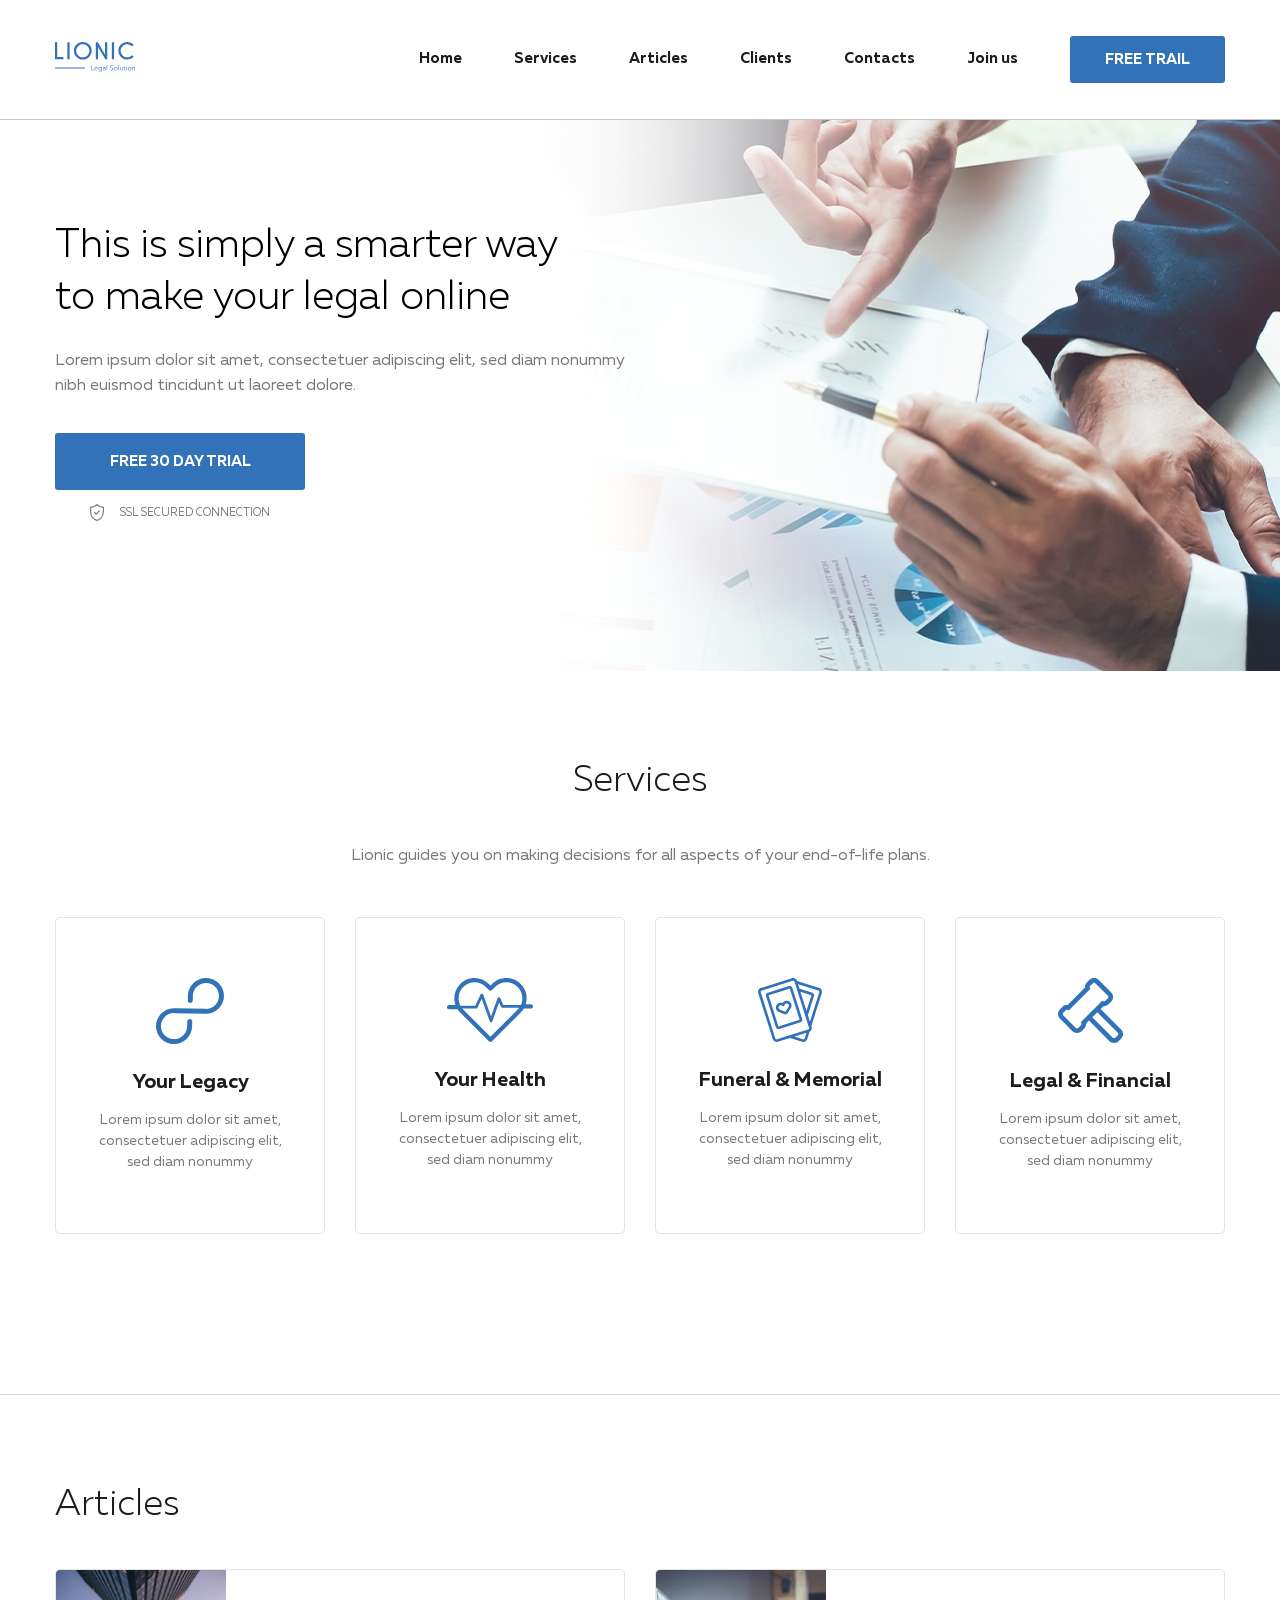
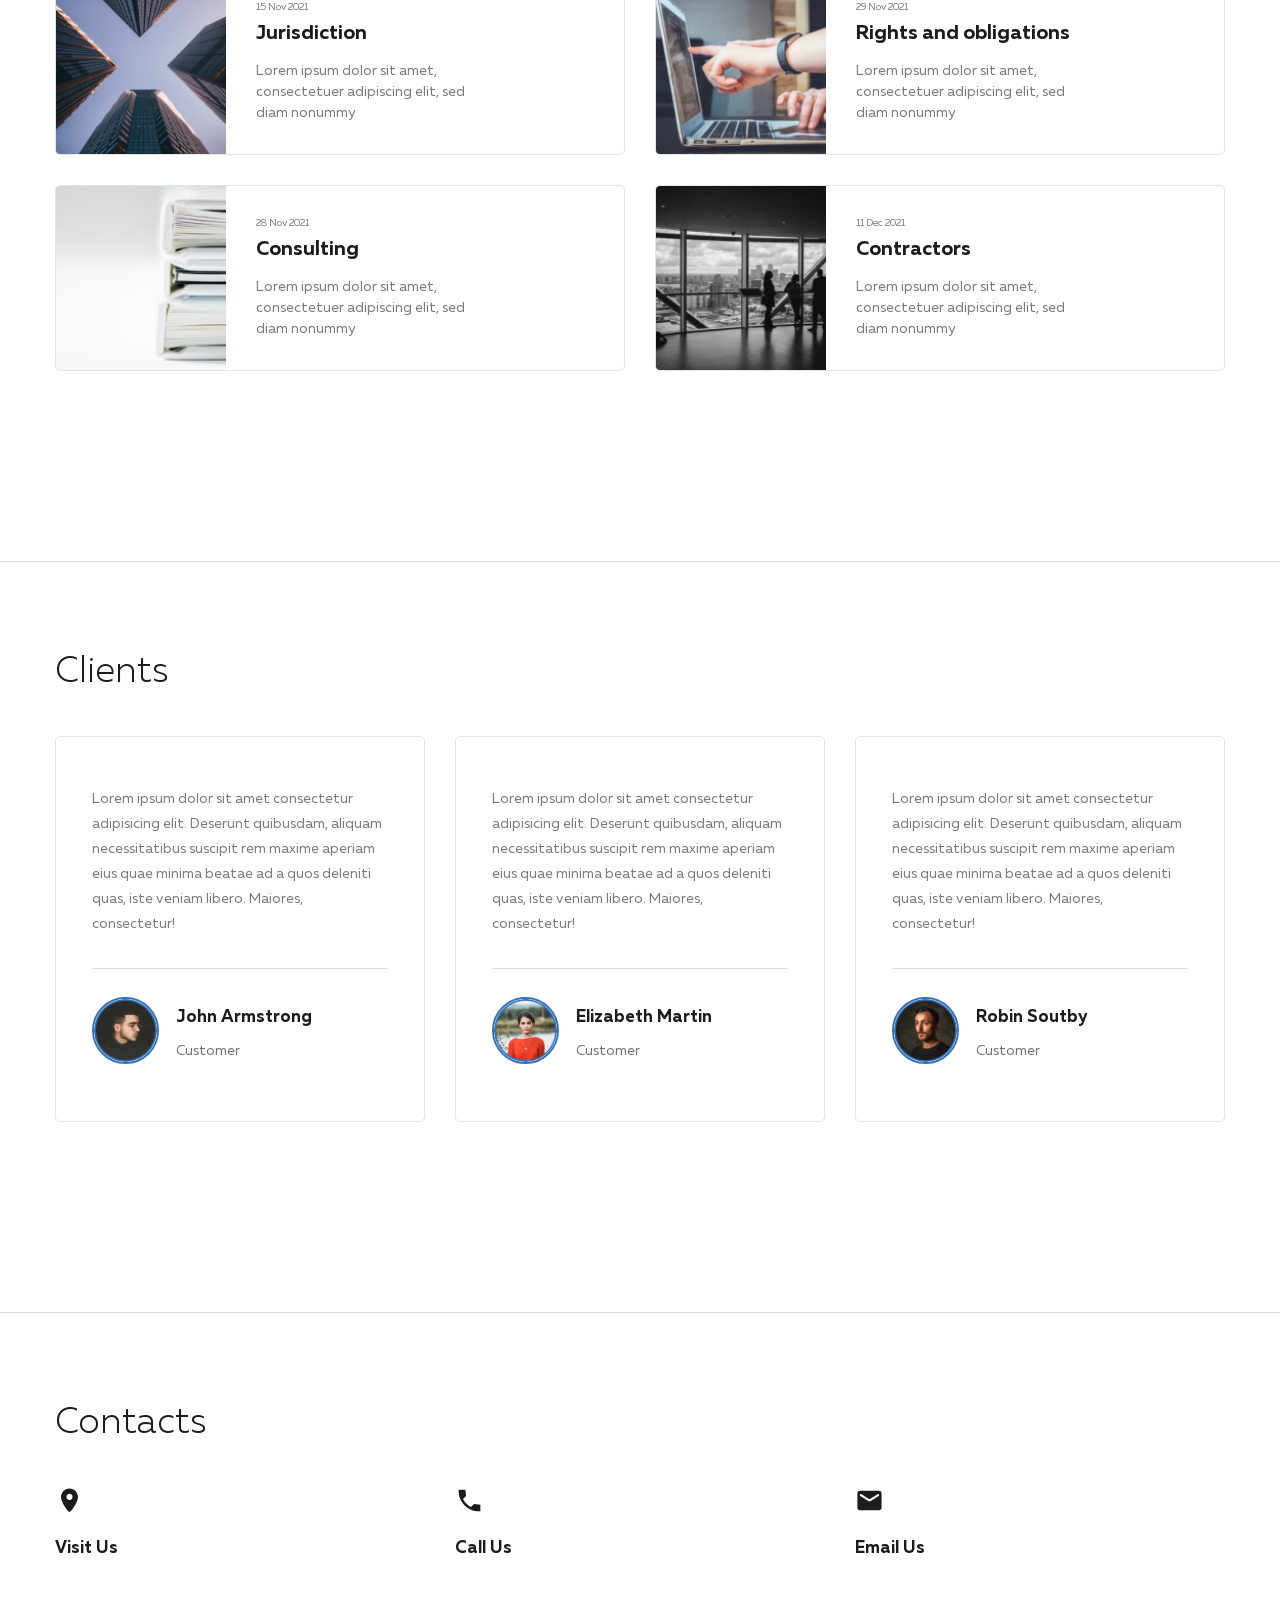
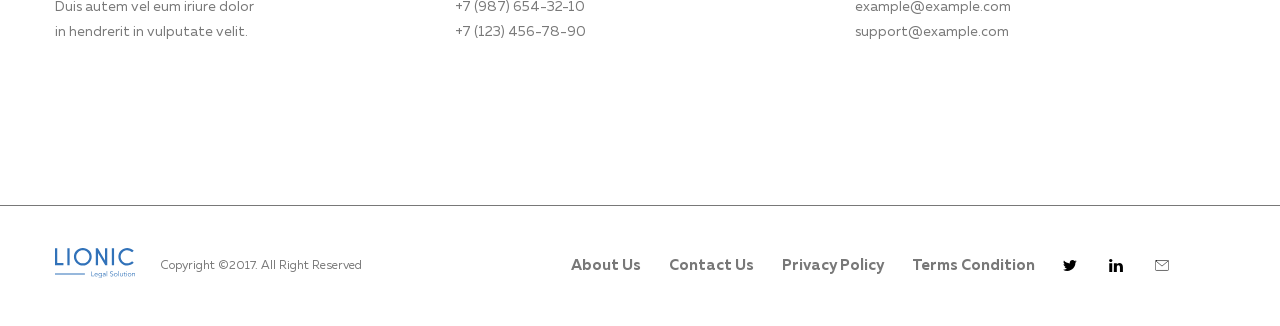
==== commit aa278678: "add_new_files" ====
--- a/index.html
+++ b/index.html
@@ -1,360 +1,362 @@
-<!DOCTYPE html>
-<html lang="en">
-  <head>
-    <meta charset="UTF-8" />
-    <meta name="viewport" content="width=device-width, initial-scale=1.0" />
-    <title>Lionic</title>
-    <link rel="stylesheet" href="css/normalize.css" />
-    <link rel="stylesheet" href="css/style.css" />
-  </head>
-  <body>
-    <header class="header">
-      <div class="container flex header-container">
-        <a href="#" class="header-logo">
-          <img src="img/logo.svg" class="header-logo" alt="Logo" />
-        </a>
-        <nav class="header-nav">
-          <ul class="list-reset header-list list-reset flex">
-            <li class="header-list-item">
-              <a href="#" class="header-link">
-                Home
-              </a>
-            </li>
-            <li class="header-list-item">
-              <a href="#services" class="header-link">
-                Services
-              </a>
-            </li>
-            <li class="header-list-item">
-              <a href="#articles" class="header-link">
-                Articles
-              </a>
-            </li>
-            <li class="header-list-item">
-              <a href="#clients" class="header-link">
-                Clients
-              </a>
-            </li>
-            <li class="header-list-item">
-              <a href="#contacts" class="header-link">
-                Contacts
-              </a>
-            </li>
-            <li class="header-list-item">
-              <a href="#join-us" class="header-link">
-                Join us
-              </a>
-            </li>
-          </ul>
-        </nav>
-        <button class="btn neader-btn btn-reset">
-          Free trail
-        </button>
-      </div>
-    </header>
-
-    <main class="main">
-      <section id="hero" class="hero">
-        <div class="container">
-          <div class="hero-content flex">
-            <h1 class="hero-title">
-              This is&nbsp;simply a&nbsp;smarter way to&nbsp;make your legal online
-            </h1>
-            <p class="hero-descr">
-              Lorem ipsum dolor sit amet, consectetuer adipiscing elit, sed diam nonummy nibh euismod tincidunt ut&nbsp;laoreet dolore.
-            </p>
-            <button class="btn hero-btn btn-reset">
-              FREE 30&nbsp;DAY TRIAL
-            </button>
-            <span class="hero-secure">
-              SSL secured connection
-            </span>
-          </div>
-        </div>
-      </section>
-      <section id="services" class="services section-offset">
-        <div class="container">
-          <h2 class="section-title services-title">
-            Services
-          </h2>
-          <p class="section-descr services-descr">
-            Lionic guides you on&nbsp;making decisions for all aspects of&nbsp;your end-of-life plans.
-          </p>
-          <ul class="list-reset services-items flex">
-            <li class="dervices-item flex">
-              <svg class="services-item-icon" width="68" height="66" viewBox="0 0 68 66" fill="none" xmlns="http://www.w3.org/2000/svg">
-                <path
-                  d="M50.393 0.00398661C40.438 -0.212013 32.146 7.63799 31.9 17.512L31.776 22.483C31.742 23.839 32.833 24.973 34.2 25.003C35.567 25.032 36.713 23.947 36.746 22.591L36.871 17.62C37.049 10.471 43.062 4.77799 50.271 4.93399C57.478 5.09099 63.201 11.038 63.023 18.187C62.844 25.335 56.831 31.029 49.623 30.872L18.5 30.197C8.54499 29.981 0.252987 37.831 0.00698678 47.705C-0.240013 57.579 7.65099 65.78 17.607 65.995C27.562 66.211 35.854 58.362 36.1 48.488L36.223 43.572C36.257 42.215 35.166 41.082 33.799 41.052C32.432 41.022 31.286 42.108 31.252 43.464L31.129 48.38C30.951 55.529 24.938 61.222 17.729 61.066C10.522 60.909 4.79899 54.962 4.97699 47.813C5.15599 40.664 11.169 34.971 18.377 35.127L49.5 35.802C59.456 36.018 67.747 28.169 67.994 18.295C68.24 8.41999 60.349 0.219987 50.394 0.00498661L50.393 0.00398661Z"
-                  fill="#3172B9"
-                />
-              </svg>
-              <h3 class="services-item-title">
-                Your Legacy
-              </h3>
-              <p class="services-item-desc">
-                Lorem ipsum dolor sit amet, consectetuer adipiscing elit, sed diam nonummy
-              </p>
-            </li>
-            <li class="dervices-item flex">
-              <svg class="services-item-icon" width="86" height="64" viewBox="0 0 86 64" fill="none" xmlns="http://www.w3.org/2000/svg">
-                <path
-                  d="M79.622 20.272C79.622 22.336 79.316 24.352 78.726 26.27H83.868C85.045 26.27 86 27.227 86 28.406C86 29.586 85.045 30.541 83.868 30.541H77.47C77.268 30.541 77.073 30.513 76.888 30.461C76.0053 31.9743 74.9311 33.3675 73.692 34.606L44.972 63.374C44.7741 63.5725 44.539 63.73 44.2802 63.8375C44.0213 63.9449 43.7438 64.0002 43.4635 64.0002C43.1832 64.0002 42.9057 63.9449 42.6468 63.8375C42.388 63.73 42.1529 63.5725 41.955 63.374L13.233 34.606C12.1963 33.5688 11.2752 32.422 10.486 31.186C10.315 31.23 10.136 31.254 9.95 31.254H2.132C1.85176 31.2537 1.57431 31.1983 1.31551 31.0908C1.0567 30.9833 0.821595 30.8259 0.623621 30.6276C0.425646 30.4292 0.268677 30.1938 0.161676 29.9348C0.0546755 29.6758 -0.000261829 29.3983 9.38171e-07 29.118C9.38171e-07 27.938 0.955001 26.982 2.132 26.982H8.447C5.965 19.861 7.56 11.618 13.233 5.93801C15.1066 4.05015 17.3363 2.55313 19.793 1.5338C22.2497 0.514473 24.8843 -0.00687342 27.544 1.15198e-05C32.95 1.15198e-05 38.034 2.10901 41.856 5.93801L43.463 7.54701L45.07 5.93701C46.9438 4.04921 49.1737 2.55231 51.6306 1.53315C54.0874 0.513987 56.7222 -0.0071368 59.382 1.15198e-05C62.0417 -0.00681806 64.6763 0.514553 67.133 1.53388C69.5896 2.55321 71.8194 4.0502 73.693 5.93801C75.5791 7.8172 77.0741 10.0515 78.0918 12.5117C79.1094 14.972 79.6295 17.6096 79.622 20.272ZM70.678 8.95701C69.1987 7.46697 67.4383 6.28548 65.4989 5.48108C63.5595 4.67667 61.4796 4.26536 59.38 4.27101C57.2807 4.26563 55.2012 4.67706 53.2622 5.48146C51.3231 6.28586 49.563 7.46721 48.084 8.95701L44.969 12.077C44.7713 12.2754 44.5364 12.4329 44.2777 12.5403C44.019 12.6478 43.7416 12.7031 43.4615 12.7031C43.1814 12.7031 42.904 12.6478 42.6453 12.5403C42.3866 12.4329 42.1517 12.2754 41.954 12.077L38.84 8.95701C37.3608 7.46718 35.6005 6.28582 33.6613 5.48142C31.7221 4.67703 29.6424 4.26561 27.543 4.27101C25.4437 4.26546 23.3642 4.67682 21.4251 5.48123C19.486 6.28564 17.7259 7.46708 16.247 8.95701C11.173 14.04 10.232 21.718 13.425 27.763H28.236L33.538 16.479C33.783 15.959 34.277 15.634 34.891 15.663C35.1717 15.6764 35.4421 15.7726 35.6681 15.9396C35.8942 16.1065 36.0657 16.3367 36.161 16.601L44.051 38.487L50.542 20.168C50.6364 19.9007 50.8086 19.6678 51.0365 19.4992C51.2643 19.3306 51.5374 19.2341 51.8206 19.2221C52.1038 19.21 52.3842 19.283 52.6255 19.4316C52.8669 19.5802 53.0583 19.7977 53.175 20.056L56.351 27.051H73.852C76.612 21.125 75.554 13.842 70.677 8.95701H70.678ZM16.248 31.586L43.463 58.844L70.678 31.586C71.2253 31.038 71.7323 30.4512 72.195 29.83H55.736C55.179 29.83 54.373 29.573 54.143 29.064L52.046 24.444L45.404 43.189C45.204 43.755 44.67 44.135 44.069 44.136H44.066C43.466 44.136 42.933 43.76 42.729 43.196L34.653 20.798L30.426 29.794C30.192 30.292 29.99 30.541 29.439 30.541H15.293C15.593 30.901 15.912 31.249 16.248 31.586Z"
-                  fill="#3172B9"
-                />
-              </svg>
-              <h3 class="services-item-title">
-                Your Health
-              </h3>
-              <p class="services-item-desc">
-                Lorem ipsum dolor sit amet, consectetuer adipiscing elit, sed diam nonummy
-              </p>
-            </li>
-            <li class="dervices-item flex">
-              <svg class="services-item-icon" width="64" height="64" viewBox="0 0 64 64" fill="none" xmlns="http://www.w3.org/2000/svg">
-                <path
-                  d="M63.8101 15.073L53.3321 48.146L53.5791 48.926C53.7393 49.4264 53.7986 49.9537 53.7536 50.4772C53.7086 51.0008 53.5603 51.5102 53.3171 51.976C52.9241 52.732 52.3171 53.329 51.5701 53.704L51.5611 53.737L49.1941 61.207C48.8722 62.2171 48.1632 63.0585 47.2223 63.5469C46.2815 64.0354 45.1853 64.131 44.1741 63.813L32.0001 59.957L19.8261 63.813C18.8148 64.131 17.7187 64.0354 16.7778 63.5469C15.8369 63.0585 15.1279 62.2171 14.8061 61.207L0.188058 15.074C0.0280711 14.5735 -0.0310613 14.0462 0.0140824 13.5227C0.0592262 12.9991 0.20775 12.4897 0.451058 12.024C0.69167 11.5566 1.02267 11.1416 1.42487 10.8031C1.82706 10.4646 2.29245 10.2093 2.79406 10.052L33.9431 0.187C34.9542 -0.131631 36.0504 -0.0363451 36.9915 0.451969C37.9325 0.940283 38.6415 1.78178 38.9631 2.792L39.0401 3.034C39.0491 3.036 39.0581 3.037 39.0661 3.04L61.2061 10.053C61.7073 10.2103 62.1723 10.4654 62.5743 10.8035C62.9763 11.1417 63.3073 11.5561 63.5481 12.023C64.0401 12.973 64.1331 14.055 63.8101 15.073ZM48.4441 54.75L36.4161 58.559L44.9781 61.271C45.3153 61.3777 45.6811 61.3463 45.9951 61.1835C46.3092 61.0208 46.5458 60.7401 46.6531 60.403L48.4441 54.75ZM51.0371 49.732L36.4211 3.598C36.3142 3.26106 36.078 2.98029 35.7644 2.81736C35.4507 2.65442 35.0852 2.62264 34.7481 2.729L3.60006 12.595C3.26006 12.702 2.98306 12.935 2.81906 13.252C2.73787 13.4073 2.68829 13.5771 2.67319 13.7517C2.65808 13.9263 2.67775 14.1021 2.73106 14.269L17.3471 60.402C17.5691 61.103 18.3201 61.492 19.0211 61.271L31.5611 57.299C31.5891 57.289 31.6171 57.279 31.6461 57.272L50.1691 51.405C50.5091 51.298 50.7861 51.065 50.9491 50.748C51.1141 50.432 51.1451 50.071 51.0371 49.731V49.732ZM48.4971 32.885L53.4461 17.265L42.4451 13.781L48.4971 32.885ZM61.1801 13.25C61.0998 13.0945 60.9896 12.9565 60.8557 12.8439C60.7218 12.7313 60.567 12.6464 60.4001 12.594L40.0231 6.14L41.4691 10.701C41.5571 10.711 41.6451 10.729 41.7321 10.757L54.2501 14.722C54.5841 14.8269 54.894 14.9969 55.1619 15.2223C55.4299 15.4477 55.6505 15.7239 55.8111 16.035C55.9734 16.3456 56.0726 16.6852 56.1028 17.0344C56.133 17.3835 56.0937 17.7352 55.9871 18.069L49.8951 37.297L51.9331 43.731L61.2681 14.267C61.3751 13.927 61.3441 13.567 61.1801 13.25ZM30.9401 23.336C31.5152 23.6323 32.0259 24.0398 32.4425 24.5349C32.8591 25.0299 33.1733 25.6027 33.3671 26.22C33.5725 26.8654 33.633 27.5483 33.5443 28.2198C33.4557 28.8913 33.22 29.535 32.8541 30.105L29.6411 35.126C29.3916 35.5142 29.0489 35.8336 28.6441 36.0552C28.2393 36.2767 27.7855 36.3932 27.3241 36.394C26.9701 36.394 26.6161 36.326 26.2841 36.19L20.7651 33.936C20.1378 33.6806 19.5745 33.29 19.1154 32.792C18.6563 32.2941 18.3127 31.701 18.1091 31.055C17.9119 30.4388 17.8389 29.7897 17.8943 29.1451C17.9498 28.5006 18.1326 27.8734 18.4321 27.3C18.7284 26.7249 19.1359 26.2142 19.631 25.7976C20.126 25.3811 20.6988 25.0668 21.3161 24.873C22.3839 24.5378 23.5338 24.5745 24.5781 24.977C25.1998 24.0462 26.1189 23.3539 27.1851 23.013C27.8013 22.8161 28.4504 22.7433 29.0949 22.7987C29.7394 22.8541 30.3665 23.0368 30.9401 23.336ZM30.8251 27.025C30.7361 26.742 30.5919 26.4795 30.4009 26.2526C30.2098 26.0257 29.9757 25.8389 29.7121 25.703C29.4491 25.5656 29.1615 25.4818 28.8659 25.4564C28.5703 25.431 28.2726 25.4645 27.9901 25.555C27.6178 25.6716 27.2823 25.8833 27.0168 26.1692C26.7513 26.455 26.565 26.8051 26.4761 27.185C26.4221 27.4083 26.3114 27.6139 26.1547 27.7819C25.998 27.9499 25.8006 28.0747 25.5816 28.1441C25.3626 28.2135 25.1294 28.2251 24.9045 28.178C24.6797 28.1309 24.4708 28.0265 24.2981 27.875C24.0064 27.6158 23.6523 27.4371 23.2705 27.3565C22.8888 27.2758 22.4926 27.296 22.1211 27.415C21.838 27.5042 21.5755 27.6487 21.3488 27.8401C21.122 28.0315 20.9355 28.266 20.8001 28.53C20.6627 28.793 20.5789 29.0806 20.5535 29.3762C20.5281 29.6718 20.5616 29.9694 20.6521 30.252C20.8271 30.805 21.2371 31.249 21.7751 31.469L27.2931 33.723C27.3114 33.731 27.3322 33.7317 27.3511 33.725C27.3696 33.7194 27.3856 33.7074 27.3961 33.691L30.6091 28.669C30.9231 28.179 31.0021 27.581 30.8261 27.027L30.8251 27.025ZM44.1721 40.932C44.2788 41.2656 44.3183 41.6171 44.2882 41.966C44.2582 42.315 44.1592 42.6545 43.9971 42.965C43.8365 43.2764 43.6158 43.5529 43.3477 43.7785C43.0796 44.004 42.7694 44.1742 42.4351 44.279L21.2401 50.994C20.5659 51.2062 19.835 51.1426 19.2077 50.817C18.5803 50.4914 18.1076 49.9305 17.8931 49.257L8.01306 18.07C7.90624 17.7362 7.8667 17.3846 7.89674 17.0355C7.92678 16.6863 8.0258 16.3466 8.18806 16.036C8.34862 15.7249 8.56923 15.4487 8.83717 15.2233C9.1051 14.9979 9.41503 14.8279 9.74906 14.723L30.9451 8.009C31.6194 7.79619 32.3506 7.85955 32.9782 8.18519C33.6059 8.51083 34.0788 9.07215 34.2931 9.746L44.1721 40.932ZM41.6301 41.737L31.7501 10.551L21.9781 13.645L10.5531 17.264L20.4331 48.45L41.6301 41.737Z"
-                  fill="#3172B9"
-                />
-              </svg>
-              <h3 class="services-item-title">
-                Funeral &amp;&nbsp;Memorial
-              </h3>
-              <p class="services-item-desc">
-                Lorem ipsum dolor sit amet, consectetuer adipiscing elit, sed diam nonummy
-              </p>
-            </li>
-            <li class="dervices-item flex">
-              <svg class="services-item-icon" width="65" height="65" viewBox="0 0 65 65" fill="none" xmlns="http://www.w3.org/2000/svg">
-                <path
-                  d="M63.131 51.506C64.3269 52.7045 64.9985 54.3285 64.9985 56.0215C64.9985 57.7146 64.3269 59.3385 63.131 60.537L60.54 63.13C59.9482 63.7249 59.2442 64.1965 58.4689 64.5175C57.6935 64.8385 56.8622 65.0025 56.023 65C55.184 65.0024 54.3529 64.8384 53.5777 64.5174C52.8025 64.1964 52.0987 63.7249 51.507 63.13L30.988 42.613L28.126 45.475C28.2028 46.397 28.077 47.3246 27.7574 48.1928C27.4378 49.061 26.9322 49.8488 26.276 50.501L23.55 53.227C22.9583 53.8218 22.2545 54.2934 21.4793 54.6143C20.7042 54.9353 19.873 55.0994 19.034 55.097C18.1952 55.0993 17.3642 54.9352 16.5892 54.6142C15.8142 54.2932 15.1106 53.8217 14.519 53.227L1.86503 40.575C0.66925 39.3767 -0.00231934 37.7529 -0.00231934 36.06C-0.00231934 34.3671 0.66925 32.7434 1.86503 31.545L4.59103 28.819C5.24326 28.1629 6.03107 27.6573 6.89928 27.3377C7.76748 27.0182 8.69507 26.8923 9.61703 26.969L26.97 9.61902C26.8953 8.69769 27.0219 7.77112 27.341 6.90358C27.6601 6.03605 28.1641 5.24832 28.818 4.59502L31.543 1.87002C32.1347 1.27539 32.8383 0.803958 33.6133 0.48298C34.3883 0.162003 35.2192 -0.00214761 36.058 2.1214e-05C37.764 2.1214e-05 39.368 0.664021 40.574 1.87002L53.227 14.522C54.4226 15.7205 55.094 17.3442 55.094 19.037C55.094 20.7298 54.4226 22.3536 53.227 23.552L50.502 26.278C49.8497 26.9342 49.0617 27.4398 48.1933 27.7594C47.3249 28.079 46.3972 28.2048 45.475 28.128L42.613 30.99L63.131 51.506ZM31.164 35.784L35.783 31.165L39.243 27.705L44.398 22.551L44.798 22.951C45.126 23.279 45.556 23.443 45.986 23.443C46.416 23.443 46.846 23.279 47.175 22.951L49.9 20.226C50.0561 20.07 50.1798 19.8848 50.2643 19.681C50.3487 19.4771 50.3922 19.2587 50.3922 19.038C50.3922 18.8174 50.3487 18.5989 50.2643 18.3951C50.1798 18.1912 50.0561 18.006 49.9 17.85L37.246 5.19702C37.0901 5.04084 36.905 4.91699 36.7011 4.83256C36.4972 4.74813 36.2787 4.70479 36.058 4.70502C35.628 4.70502 35.198 4.86902 34.87 5.19702L32.144 7.92202C31.9879 8.07804 31.864 8.26332 31.7794 8.46725C31.6949 8.67118 31.6514 8.88977 31.6514 9.11052C31.6514 9.33128 31.6949 9.54987 31.7794 9.7538C31.864 9.95773 31.9879 10.143 32.144 10.299L32.544 10.699L10.694 32.546L10.294 32.146C10.1381 31.9898 9.95296 31.866 9.74909 31.7816C9.54523 31.6971 9.32669 31.6538 9.10603 31.654C8.67603 31.654 8.24603 31.818 7.91803 32.146L5.19303 34.87C5.03701 35.026 4.91325 35.2112 4.82881 35.4151C4.74437 35.6189 4.70091 35.8374 4.70091 36.058C4.70091 36.2787 4.74437 36.4971 4.82881 36.701C4.91325 36.9048 5.03701 37.09 5.19303 37.246L17.846 49.9C18.174 50.228 18.604 50.392 19.034 50.392C19.464 50.392 19.894 50.228 20.223 49.9L22.948 47.175C23.1042 47.019 23.2281 46.8337 23.3126 46.6298C23.3971 46.4259 23.4407 46.2073 23.4407 45.9865C23.4407 45.7658 23.3971 45.5472 23.3126 45.3433C23.2281 45.1393 23.1042 44.954 22.948 44.798L22.548 44.398L27.703 39.244L31.164 35.784ZM59.804 54.834L39.285 34.317L34.315 39.287L54.835 59.803C55.162 60.131 55.593 60.295 56.023 60.295C56.453 60.295 56.883 60.131 57.211 59.803L59.804 57.21C59.9601 57.054 60.0838 56.8688 60.1683 56.665C60.2527 56.4611 60.2962 56.2427 60.2962 56.022C60.2962 55.8014 60.2527 55.5829 60.1683 55.3791C60.0838 55.1752 59.9601 54.99 59.804 54.834Z"
-                  fill="#3172B9"
-                />
-              </svg>
-              <h3 class="services-item-title">
-                Legal &amp;&nbsp;Financial
-              </h3>
-              <p class="services-item-desc">
-                Lorem ipsum dolor sit amet, consectetuer adipiscing elit, sed diam nonummy
-              </p>
-            </li>
-          </ul>
-        </div>
-      </section>
-      <section id="articles" class="articles section-offset">
-        <div class="container">
-          <h2 class="section-title articles-title">
-            Articles
-          </h2>
-          <ul class="list-reset articles-list flex">
-            <li class="articles-item">
-              <article class="blog-preview flex">
-                <img src="img/blog-1.jpg" alt="Blog photo 1" class="block-preview-image" />
-                <div class="blog-preview-text">
-                  <time datetime="2021-11-15 19:30" class="blog-preview-time">
-                    15&nbsp;Nov 2021
-                  </time>
-                  <h3 class="blog-preview-title">
-                    Jurisdiction
-                  </h3>
-                  <p class="blog-preview-descr">
-                    Lorem ipsum dolor sit amet, consectetuer adipiscing elit, sed diam nonummy
-                  </p>
-                </div>
-              </article>
-            </li>
-            <li class="articles-item">
-              <article class="blog-preview flex">
-                <img src="img/blog-2.jpg" alt="Blog photo 2" class="block-preview-image" />
-                <div class="blog-preview-text">
-                  <time datetime="2021-11-15 19:30" class="blog-preview-time">
-                    29&nbsp;Nov 2021
-                  </time>
-                  <h3 class="blog-preview-title">
-                    Rights and obligations
-                  </h3>
-                  <p class="blog-preview-descr">
-                    Lorem ipsum dolor sit amet, consectetuer adipiscing elit, sed diam nonummy
-                  </p>
-                </div>
-              </article>
-            </li>
-            <li class="articles-item">
-              <article class="blog-preview flex">
-                <img src="img/blog-3.jpg" alt="Blog photo 3" class="block-preview-image" />
-                <div class="blog-preview-text">
-                  <time datetime="2021-11-15 19:30" class="blog-preview-time">
-                    28&nbsp;Nov 2021
-                  </time>
-                  <h3 class="blog-preview-title">
-                    Consulting
-                  </h3>
-                  <p class="blog-preview-descr">
-                    Lorem ipsum dolor sit amet, consectetuer adipiscing elit, sed diam nonummy
-                  </p>
-                </div>
-              </article>
-            </li>
-            <li class="articles-item">
-              <article class="blog-preview flex">
-                <img src="img/blog-4.jpg" alt="Blog photo 4" class="block-preview-image" />
-                <div class="blog-preview-text">
-                  <time datetime="2021-11-15 19:30" class="blog-preview-time">
-                    11&nbsp;Dec 2021
-                  </time>
-                  <h3 class="blog-preview-title">
-                    Contractors
-                  </h3>
-                  <p class="blog-preview-descr">
-                    Lorem ipsum dolor sit amet, consectetuer adipiscing elit, sed diam nonummy
-                  </p>
-                </div>
-              </article>
-            </li>
-          </ul>
-        </div>
-      </section>
-      <section id="clients" class="section-offset clients">
-        <div class="container">
-          <h2 class="section-title clients-title">
-            Clients
-          </h2>
-          <ul class="list-reset clients-list flex">
-            <li class="clients-item flex">
-              <p class="clients-item-descr">
-                Lorem ipsum dolor sit amet consectetur adipisicing elit. Deserunt quibusdam, aliquam necessitatibus suscipit rem maxime aperiam eius quae minima beatae ad a quos deleniti quas, iste veniam libero. Maiores, consectetur!
-              </p>
-              <div class="clients-user flex">
-                <div class="clients-avatar">
-                  <img src="img/client-1.jpg" alt="John Armstrong" />
-                </div>
-                <div class="clients-text">
-                  <div class="clients-name">
-                    John Armstrong
-                  </div>
-                  <span class="clients-post">
-                    Customer
-                  </span>
-                </div>
-              </div>
-            </li>
-            <li class="clients-item flex">
-              <p class="clients-item-descr">
-                Lorem ipsum dolor sit amet consectetur adipisicing elit. Deserunt quibusdam, aliquam necessitatibus suscipit rem maxime aperiam eius quae minima beatae ad a quos deleniti quas, iste veniam libero. Maiores, consectetur!
-              </p>
-              <div class="clients-user flex">
-                <div class="clients-avatar">
-                  <img src="img/client-2.jpg" alt="Elizabeth Martin" />
-                </div>
-                <div class="clients-text">
-                  <div class="clients-name">
-                    Elizabeth Martin
-                  </div>
-                  <span class="clients-post">
-                    Customer
-                  </span>
-                </div>
-              </div>
-            </li>
-            <li class="clients-item flex">
-              <p class="clients-item-descr">
-                Lorem ipsum dolor sit amet consectetur adipisicing elit. Deserunt quibusdam, aliquam necessitatibus suscipit rem maxime aperiam eius quae minima beatae ad a quos deleniti quas, iste veniam libero. Maiores, consectetur!
-              </p>
-              <div class="clients-user flex">
-                <div class="clients-avatar">
-                  <img src="img/client-3.jpg" alt="Robin Soutby" />
-                </div>
-                <div class="clients-text">
-                  <div class="clients-name">
-                    Robin Soutby
-                  </div>
-                  <span class="clients-post">
-                    Customer
-                  </span>
-                </div>
-              </div>
-            </li>
-          </ul>
-        </div>
-      </section>
-      <section id="contacts" class="section-offset contacts">
-        <div class="container">
-          <h2 class="section-title contats-title">
-            Contacts
-          </h2>
-          <address class="contacts-address">
-            <ul class="list-reset contacts-list flex">
-              <li class="contacts-item flex">
-                <strong class="contacts-title-cuption">
-                  Visit&nbsp;Us
-                </strong>
-                <p class="contacts-item-text">
-                  Duis autem vel eum iriure dolor in&nbsp;hendrerit in&nbsp;vulputate velit.
-                </p>
-              </li>
-              <li class="contacts-item flex">
-                <strong class="contacts-title-cuption">
-                  Call&nbsp;Us
-                </strong>
-                <a href="tel:+79876543210" class="contacts-item-link">
-                  +7 (987) 654-32-10
-                </a>
-                <a href="tel:+71234567890" class="contacts-item-link">
-                  +7 (123) 456-78-90
-                </a>
-              </li>
-              <li class="contacts-item flex">
-                <strong class="contacts-title-cuption">
-                  Email&nbsp;Us
-                </strong>
-                <a href="mailto:example@example.com" class="contacts-item-link">
-                  example@example.com
-                </a>
-                <a href="mailto:support@example.com" class="contacts-item-link">
-                  support@example.com
-                </a>
-              </li>
-            </ul>
-          </address>
-        </div>
-      </section>
-      <!-- <section id="join-us" class="join-us">
-        </section> -->
-    </main>
-
-    <footer class="footer">
-      <div class="container flex footer-container">
-        <div class="footer-left flex">
-          <a href="#" class="footer-logo">
-            <img src="img/logo.svg" alt="Logo" />
-          </a>
-          <small class="footer-copy flex">
-            Copyright ©2017. All Right Reserved
-          </small>
-        </div>
-        <div class="footer-right">
-          <nav class="footer-nav">
-            <ul class="list-reset footer-list flex">
-              <li class="footer-item">
-                <a href="#" target="_blank" class="footer-link">About Us</a>
-              </li>
-              <li class="footer-item">
-                <a href="#" target="_blank" class="footer-link">Contact Us</a>
-              </li>
-              <li class="footer-item">
-                <a href="#" target="_blank" class="footer-link">Privacy Policy</a>
-              </li>
-              <li class="footer-item">
-                <a href="#" target="_blank" class="footer-link">Terms Condition</a>
-              </li>
-            </ul>
-          </nav>
-          <ul class="list-reset social flex">
-            <li class="social-item"><a href="#" class="social-link social-link-vk"></a></li>
-            <li class="social-item"><a href="#" class="social-link social-link-linkedin"></a></li>
-            <li class="social-item"><a href="#" class="social-link social-link-mail"></a></li>
-          </ul>
-        </div>
-      </div>
-    </footer>
-  </body>
-</html>
+<!DOCTYPE html>
+<html lang="en">
+  <head>
+    <meta charset="UTF-8" />
+    <meta name="viewport" content="width=device-width, initial-scale=1.0" />
+    <title>Lionic</title>
+    <link rel="stylesheet" href="css/normalize.css" />
+    <link rel="stylesheet" href="css/style.css" />
+  </head>
+  <body>
+    <header class="header">
+      <div class="container flex header-container">
+        <a href="#" class="header-logo">
+          <img src="img/logo.svg" class="header-logo" alt="Logo" />
+        </a>
+        <nav class="header-nav">
+          <ul class="list-reset header-list list-reset flex">
+            <li class="header-list-item">
+              <a href="#" class="header-link">
+                Home
+              </a>
+            </li>
+            <li class="header-list-item">
+              <a href="#services" class="header-link">
+                Services
+              </a>
+            </li>
+            <li class="header-list-item">
+              <a href="#articles" class="header-link">
+                Articles
+              </a>
+            </li>
+            <li class="header-list-item">
+              <a href="#clients" class="header-link">
+                Clients
+              </a>
+            </li>
+            <li class="header-list-item">
+              <a href="#contacts" class="header-link">
+                Contacts
+              </a>
+            </li>
+            <li class="header-list-item">
+              <a href="#join-us" class="header-link">
+                Join us
+              </a>
+            </li>
+          </ul>
+        </nav>
+        <button class="btn neader-btn btn-reset">
+          Free trail
+        </button>
+      </div>
+    </header>
+
+    <main class="main">
+      <section id="hero" class="hero">
+        <div class="container">
+          <div class="hero-content flex">
+            <h1 class="hero-title">
+              This is&nbsp;simply a&nbsp;smarter way to&nbsp;make your legal online
+            </h1>
+            <p class="hero-descr">
+              Lorem ipsum dolor sit amet, consectetuer adipiscing elit, sed diam nonummy nibh euismod tincidunt ut&nbsp;laoreet dolore.
+            </p>
+            <div class="hero-wrapper">
+              <button class="btn hero-btn btn-reset">
+                FREE 30&nbsp;DAY TRIAL
+              </button>
+              <span class="hero-secure">
+                SSL secured connection
+              </span>
+            </div>
+          </div>
+        </div>
+      </section>
+      <section id="services" class="services section-offset">
+        <div class="container">
+          <h2 class="section-title services-title">
+            Services
+          </h2>
+          <p class="section-descr services-descr">
+            Lionic guides you on&nbsp;making decisions for all aspects of&nbsp;your end-of-life plans.
+          </p>
+          <ul class="list-reset services-items flex">
+            <li class="dervices-item flex">
+              <svg class="services-item-icon" width="68" height="66" viewBox="0 0 68 66" fill="none" xmlns="http://www.w3.org/2000/svg">
+                <path
+                  d="M50.393 0.00398661C40.438 -0.212013 32.146 7.63799 31.9 17.512L31.776 22.483C31.742 23.839 32.833 24.973 34.2 25.003C35.567 25.032 36.713 23.947 36.746 22.591L36.871 17.62C37.049 10.471 43.062 4.77799 50.271 4.93399C57.478 5.09099 63.201 11.038 63.023 18.187C62.844 25.335 56.831 31.029 49.623 30.872L18.5 30.197C8.54499 29.981 0.252987 37.831 0.00698678 47.705C-0.240013 57.579 7.65099 65.78 17.607 65.995C27.562 66.211 35.854 58.362 36.1 48.488L36.223 43.572C36.257 42.215 35.166 41.082 33.799 41.052C32.432 41.022 31.286 42.108 31.252 43.464L31.129 48.38C30.951 55.529 24.938 61.222 17.729 61.066C10.522 60.909 4.79899 54.962 4.97699 47.813C5.15599 40.664 11.169 34.971 18.377 35.127L49.5 35.802C59.456 36.018 67.747 28.169 67.994 18.295C68.24 8.41999 60.349 0.219987 50.394 0.00498661L50.393 0.00398661Z"
+                  fill="#3172B9"
+                />
+              </svg>
+              <h3 class="services-item-title">
+                Your Legacy
+              </h3>
+              <p class="services-item-desc">
+                Lorem ipsum dolor sit amet, consectetuer adipiscing elit, sed diam nonummy
+              </p>
+            </li>
+            <li class="dervices-item flex">
+              <svg class="services-item-icon" width="86" height="64" viewBox="0 0 86 64" fill="none" xmlns="http://www.w3.org/2000/svg">
+                <path
+                  d="M79.622 20.272C79.622 22.336 79.316 24.352 78.726 26.27H83.868C85.045 26.27 86 27.227 86 28.406C86 29.586 85.045 30.541 83.868 30.541H77.47C77.268 30.541 77.073 30.513 76.888 30.461C76.0053 31.9743 74.9311 33.3675 73.692 34.606L44.972 63.374C44.7741 63.5725 44.539 63.73 44.2802 63.8375C44.0213 63.9449 43.7438 64.0002 43.4635 64.0002C43.1832 64.0002 42.9057 63.9449 42.6468 63.8375C42.388 63.73 42.1529 63.5725 41.955 63.374L13.233 34.606C12.1963 33.5688 11.2752 32.422 10.486 31.186C10.315 31.23 10.136 31.254 9.95 31.254H2.132C1.85176 31.2537 1.57431 31.1983 1.31551 31.0908C1.0567 30.9833 0.821595 30.8259 0.623621 30.6276C0.425646 30.4292 0.268677 30.1938 0.161676 29.9348C0.0546755 29.6758 -0.000261829 29.3983 9.38171e-07 29.118C9.38171e-07 27.938 0.955001 26.982 2.132 26.982H8.447C5.965 19.861 7.56 11.618 13.233 5.93801C15.1066 4.05015 17.3363 2.55313 19.793 1.5338C22.2497 0.514473 24.8843 -0.00687342 27.544 1.15198e-05C32.95 1.15198e-05 38.034 2.10901 41.856 5.93801L43.463 7.54701L45.07 5.93701C46.9438 4.04921 49.1737 2.55231 51.6306 1.53315C54.0874 0.513987 56.7222 -0.0071368 59.382 1.15198e-05C62.0417 -0.00681806 64.6763 0.514553 67.133 1.53388C69.5896 2.55321 71.8194 4.0502 73.693 5.93801C75.5791 7.8172 77.0741 10.0515 78.0918 12.5117C79.1094 14.972 79.6295 17.6096 79.622 20.272ZM70.678 8.95701C69.1987 7.46697 67.4383 6.28548 65.4989 5.48108C63.5595 4.67667 61.4796 4.26536 59.38 4.27101C57.2807 4.26563 55.2012 4.67706 53.2622 5.48146C51.3231 6.28586 49.563 7.46721 48.084 8.95701L44.969 12.077C44.7713 12.2754 44.5364 12.4329 44.2777 12.5403C44.019 12.6478 43.7416 12.7031 43.4615 12.7031C43.1814 12.7031 42.904 12.6478 42.6453 12.5403C42.3866 12.4329 42.1517 12.2754 41.954 12.077L38.84 8.95701C37.3608 7.46718 35.6005 6.28582 33.6613 5.48142C31.7221 4.67703 29.6424 4.26561 27.543 4.27101C25.4437 4.26546 23.3642 4.67682 21.4251 5.48123C19.486 6.28564 17.7259 7.46708 16.247 8.95701C11.173 14.04 10.232 21.718 13.425 27.763H28.236L33.538 16.479C33.783 15.959 34.277 15.634 34.891 15.663C35.1717 15.6764 35.4421 15.7726 35.6681 15.9396C35.8942 16.1065 36.0657 16.3367 36.161 16.601L44.051 38.487L50.542 20.168C50.6364 19.9007 50.8086 19.6678 51.0365 19.4992C51.2643 19.3306 51.5374 19.2341 51.8206 19.2221C52.1038 19.21 52.3842 19.283 52.6255 19.4316C52.8669 19.5802 53.0583 19.7977 53.175 20.056L56.351 27.051H73.852C76.612 21.125 75.554 13.842 70.677 8.95701H70.678ZM16.248 31.586L43.463 58.844L70.678 31.586C71.2253 31.038 71.7323 30.4512 72.195 29.83H55.736C55.179 29.83 54.373 29.573 54.143 29.064L52.046 24.444L45.404 43.189C45.204 43.755 44.67 44.135 44.069 44.136H44.066C43.466 44.136 42.933 43.76 42.729 43.196L34.653 20.798L30.426 29.794C30.192 30.292 29.99 30.541 29.439 30.541H15.293C15.593 30.901 15.912 31.249 16.248 31.586Z"
+                  fill="#3172B9"
+                />
+              </svg>
+              <h3 class="services-item-title">
+                Your Health
+              </h3>
+              <p class="services-item-desc">
+                Lorem ipsum dolor sit amet, consectetuer adipiscing elit, sed diam nonummy
+              </p>
+            </li>
+            <li class="dervices-item flex">
+              <svg class="services-item-icon" width="64" height="64" viewBox="0 0 64 64" fill="none" xmlns="http://www.w3.org/2000/svg">
+                <path
+                  d="M63.8101 15.073L53.3321 48.146L53.5791 48.926C53.7393 49.4264 53.7986 49.9537 53.7536 50.4772C53.7086 51.0008 53.5603 51.5102 53.3171 51.976C52.9241 52.732 52.3171 53.329 51.5701 53.704L51.5611 53.737L49.1941 61.207C48.8722 62.2171 48.1632 63.0585 47.2223 63.5469C46.2815 64.0354 45.1853 64.131 44.1741 63.813L32.0001 59.957L19.8261 63.813C18.8148 64.131 17.7187 64.0354 16.7778 63.5469C15.8369 63.0585 15.1279 62.2171 14.8061 61.207L0.188058 15.074C0.0280711 14.5735 -0.0310613 14.0462 0.0140824 13.5227C0.0592262 12.9991 0.20775 12.4897 0.451058 12.024C0.69167 11.5566 1.02267 11.1416 1.42487 10.8031C1.82706 10.4646 2.29245 10.2093 2.79406 10.052L33.9431 0.187C34.9542 -0.131631 36.0504 -0.0363451 36.9915 0.451969C37.9325 0.940283 38.6415 1.78178 38.9631 2.792L39.0401 3.034C39.0491 3.036 39.0581 3.037 39.0661 3.04L61.2061 10.053C61.7073 10.2103 62.1723 10.4654 62.5743 10.8035C62.9763 11.1417 63.3073 11.5561 63.5481 12.023C64.0401 12.973 64.1331 14.055 63.8101 15.073ZM48.4441 54.75L36.4161 58.559L44.9781 61.271C45.3153 61.3777 45.6811 61.3463 45.9951 61.1835C46.3092 61.0208 46.5458 60.7401 46.6531 60.403L48.4441 54.75ZM51.0371 49.732L36.4211 3.598C36.3142 3.26106 36.078 2.98029 35.7644 2.81736C35.4507 2.65442 35.0852 2.62264 34.7481 2.729L3.60006 12.595C3.26006 12.702 2.98306 12.935 2.81906 13.252C2.73787 13.4073 2.68829 13.5771 2.67319 13.7517C2.65808 13.9263 2.67775 14.1021 2.73106 14.269L17.3471 60.402C17.5691 61.103 18.3201 61.492 19.0211 61.271L31.5611 57.299C31.5891 57.289 31.6171 57.279 31.6461 57.272L50.1691 51.405C50.5091 51.298 50.7861 51.065 50.9491 50.748C51.1141 50.432 51.1451 50.071 51.0371 49.731V49.732ZM48.4971 32.885L53.4461 17.265L42.4451 13.781L48.4971 32.885ZM61.1801 13.25C61.0998 13.0945 60.9896 12.9565 60.8557 12.8439C60.7218 12.7313 60.567 12.6464 60.4001 12.594L40.0231 6.14L41.4691 10.701C41.5571 10.711 41.6451 10.729 41.7321 10.757L54.2501 14.722C54.5841 14.8269 54.894 14.9969 55.1619 15.2223C55.4299 15.4477 55.6505 15.7239 55.8111 16.035C55.9734 16.3456 56.0726 16.6852 56.1028 17.0344C56.133 17.3835 56.0937 17.7352 55.9871 18.069L49.8951 37.297L51.9331 43.731L61.2681 14.267C61.3751 13.927 61.3441 13.567 61.1801 13.25ZM30.9401 23.336C31.5152 23.6323 32.0259 24.0398 32.4425 24.5349C32.8591 25.0299 33.1733 25.6027 33.3671 26.22C33.5725 26.8654 33.633 27.5483 33.5443 28.2198C33.4557 28.8913 33.22 29.535 32.8541 30.105L29.6411 35.126C29.3916 35.5142 29.0489 35.8336 28.6441 36.0552C28.2393 36.2767 27.7855 36.3932 27.3241 36.394C26.9701 36.394 26.6161 36.326 26.2841 36.19L20.7651 33.936C20.1378 33.6806 19.5745 33.29 19.1154 32.792C18.6563 32.2941 18.3127 31.701 18.1091 31.055C17.9119 30.4388 17.8389 29.7897 17.8943 29.1451C17.9498 28.5006 18.1326 27.8734 18.4321 27.3C18.7284 26.7249 19.1359 26.2142 19.631 25.7976C20.126 25.3811 20.6988 25.0668 21.3161 24.873C22.3839 24.5378 23.5338 24.5745 24.5781 24.977C25.1998 24.0462 26.1189 23.3539 27.1851 23.013C27.8013 22.8161 28.4504 22.7433 29.0949 22.7987C29.7394 22.8541 30.3665 23.0368 30.9401 23.336ZM30.8251 27.025C30.7361 26.742 30.5919 26.4795 30.4009 26.2526C30.2098 26.0257 29.9757 25.8389 29.7121 25.703C29.4491 25.5656 29.1615 25.4818 28.8659 25.4564C28.5703 25.431 28.2726 25.4645 27.9901 25.555C27.6178 25.6716 27.2823 25.8833 27.0168 26.1692C26.7513 26.455 26.565 26.8051 26.4761 27.185C26.4221 27.4083 26.3114 27.6139 26.1547 27.7819C25.998 27.9499 25.8006 28.0747 25.5816 28.1441C25.3626 28.2135 25.1294 28.2251 24.9045 28.178C24.6797 28.1309 24.4708 28.0265 24.2981 27.875C24.0064 27.6158 23.6523 27.4371 23.2705 27.3565C22.8888 27.2758 22.4926 27.296 22.1211 27.415C21.838 27.5042 21.5755 27.6487 21.3488 27.8401C21.122 28.0315 20.9355 28.266 20.8001 28.53C20.6627 28.793 20.5789 29.0806 20.5535 29.3762C20.5281 29.6718 20.5616 29.9694 20.6521 30.252C20.8271 30.805 21.2371 31.249 21.7751 31.469L27.2931 33.723C27.3114 33.731 27.3322 33.7317 27.3511 33.725C27.3696 33.7194 27.3856 33.7074 27.3961 33.691L30.6091 28.669C30.9231 28.179 31.0021 27.581 30.8261 27.027L30.8251 27.025ZM44.1721 40.932C44.2788 41.2656 44.3183 41.6171 44.2882 41.966C44.2582 42.315 44.1592 42.6545 43.9971 42.965C43.8365 43.2764 43.6158 43.5529 43.3477 43.7785C43.0796 44.004 42.7694 44.1742 42.4351 44.279L21.2401 50.994C20.5659 51.2062 19.835 51.1426 19.2077 50.817C18.5803 50.4914 18.1076 49.9305 17.8931 49.257L8.01306 18.07C7.90624 17.7362 7.8667 17.3846 7.89674 17.0355C7.92678 16.6863 8.0258 16.3466 8.18806 16.036C8.34862 15.7249 8.56923 15.4487 8.83717 15.2233C9.1051 14.9979 9.41503 14.8279 9.74906 14.723L30.9451 8.009C31.6194 7.79619 32.3506 7.85955 32.9782 8.18519C33.6059 8.51083 34.0788 9.07215 34.2931 9.746L44.1721 40.932ZM41.6301 41.737L31.7501 10.551L21.9781 13.645L10.5531 17.264L20.4331 48.45L41.6301 41.737Z"
+                  fill="#3172B9"
+                />
+              </svg>
+              <h3 class="services-item-title">
+                Funeral &amp;&nbsp;Memorial
+              </h3>
+              <p class="services-item-desc">
+                Lorem ipsum dolor sit amet, consectetuer adipiscing elit, sed diam nonummy
+              </p>
+            </li>
+            <li class="dervices-item flex">
+              <svg class="services-item-icon" width="65" height="65" viewBox="0 0 65 65" fill="none" xmlns="http://www.w3.org/2000/svg">
+                <path
+                  d="M63.131 51.506C64.3269 52.7045 64.9985 54.3285 64.9985 56.0215C64.9985 57.7146 64.3269 59.3385 63.131 60.537L60.54 63.13C59.9482 63.7249 59.2442 64.1965 58.4689 64.5175C57.6935 64.8385 56.8622 65.0025 56.023 65C55.184 65.0024 54.3529 64.8384 53.5777 64.5174C52.8025 64.1964 52.0987 63.7249 51.507 63.13L30.988 42.613L28.126 45.475C28.2028 46.397 28.077 47.3246 27.7574 48.1928C27.4378 49.061 26.9322 49.8488 26.276 50.501L23.55 53.227C22.9583 53.8218 22.2545 54.2934 21.4793 54.6143C20.7042 54.9353 19.873 55.0994 19.034 55.097C18.1952 55.0993 17.3642 54.9352 16.5892 54.6142C15.8142 54.2932 15.1106 53.8217 14.519 53.227L1.86503 40.575C0.66925 39.3767 -0.00231934 37.7529 -0.00231934 36.06C-0.00231934 34.3671 0.66925 32.7434 1.86503 31.545L4.59103 28.819C5.24326 28.1629 6.03107 27.6573 6.89928 27.3377C7.76748 27.0182 8.69507 26.8923 9.61703 26.969L26.97 9.61902C26.8953 8.69769 27.0219 7.77112 27.341 6.90358C27.6601 6.03605 28.1641 5.24832 28.818 4.59502L31.543 1.87002C32.1347 1.27539 32.8383 0.803958 33.6133 0.48298C34.3883 0.162003 35.2192 -0.00214761 36.058 2.1214e-05C37.764 2.1214e-05 39.368 0.664021 40.574 1.87002L53.227 14.522C54.4226 15.7205 55.094 17.3442 55.094 19.037C55.094 20.7298 54.4226 22.3536 53.227 23.552L50.502 26.278C49.8497 26.9342 49.0617 27.4398 48.1933 27.7594C47.3249 28.079 46.3972 28.2048 45.475 28.128L42.613 30.99L63.131 51.506ZM31.164 35.784L35.783 31.165L39.243 27.705L44.398 22.551L44.798 22.951C45.126 23.279 45.556 23.443 45.986 23.443C46.416 23.443 46.846 23.279 47.175 22.951L49.9 20.226C50.0561 20.07 50.1798 19.8848 50.2643 19.681C50.3487 19.4771 50.3922 19.2587 50.3922 19.038C50.3922 18.8174 50.3487 18.5989 50.2643 18.3951C50.1798 18.1912 50.0561 18.006 49.9 17.85L37.246 5.19702C37.0901 5.04084 36.905 4.91699 36.7011 4.83256C36.4972 4.74813 36.2787 4.70479 36.058 4.70502C35.628 4.70502 35.198 4.86902 34.87 5.19702L32.144 7.92202C31.9879 8.07804 31.864 8.26332 31.7794 8.46725C31.6949 8.67118 31.6514 8.88977 31.6514 9.11052C31.6514 9.33128 31.6949 9.54987 31.7794 9.7538C31.864 9.95773 31.9879 10.143 32.144 10.299L32.544 10.699L10.694 32.546L10.294 32.146C10.1381 31.9898 9.95296 31.866 9.74909 31.7816C9.54523 31.6971 9.32669 31.6538 9.10603 31.654C8.67603 31.654 8.24603 31.818 7.91803 32.146L5.19303 34.87C5.03701 35.026 4.91325 35.2112 4.82881 35.4151C4.74437 35.6189 4.70091 35.8374 4.70091 36.058C4.70091 36.2787 4.74437 36.4971 4.82881 36.701C4.91325 36.9048 5.03701 37.09 5.19303 37.246L17.846 49.9C18.174 50.228 18.604 50.392 19.034 50.392C19.464 50.392 19.894 50.228 20.223 49.9L22.948 47.175C23.1042 47.019 23.2281 46.8337 23.3126 46.6298C23.3971 46.4259 23.4407 46.2073 23.4407 45.9865C23.4407 45.7658 23.3971 45.5472 23.3126 45.3433C23.2281 45.1393 23.1042 44.954 22.948 44.798L22.548 44.398L27.703 39.244L31.164 35.784ZM59.804 54.834L39.285 34.317L34.315 39.287L54.835 59.803C55.162 60.131 55.593 60.295 56.023 60.295C56.453 60.295 56.883 60.131 57.211 59.803L59.804 57.21C59.9601 57.054 60.0838 56.8688 60.1683 56.665C60.2527 56.4611 60.2962 56.2427 60.2962 56.022C60.2962 55.8014 60.2527 55.5829 60.1683 55.3791C60.0838 55.1752 59.9601 54.99 59.804 54.834Z"
+                  fill="#3172B9"
+                />
+              </svg>
+              <h3 class="services-item-title">
+                Legal &amp;&nbsp;Financial
+              </h3>
+              <p class="services-item-desc">
+                Lorem ipsum dolor sit amet, consectetuer adipiscing elit, sed diam nonummy
+              </p>
+            </li>
+          </ul>
+        </div>
+      </section>
+      <section id="articles" class="articles section-offset">
+        <div class="container">
+          <h2 class="section-title articles-title">
+            Articles
+          </h2>
+          <ul class="list-reset articles-list flex">
+            <li class="articles-item">
+              <article class="blog-preview flex">
+                <img src="img/blog-1.jpg" alt="Blog photo 1" class="block-preview-image" />
+                <div class="blog-preview-text">
+                  <time datetime="2021-11-15 19:30" class="blog-preview-time">
+                    15&nbsp;Nov 2021
+                  </time>
+                  <h3 class="blog-preview-title">
+                    Jurisdiction
+                  </h3>
+                  <p class="blog-preview-descr">
+                    Lorem ipsum dolor sit amet, consectetuer adipiscing elit, sed diam nonummy
+                  </p>
+                </div>
+              </article>
+            </li>
+            <li class="articles-item">
+              <article class="blog-preview flex">
+                <img src="img/blog-2.jpg" alt="Blog photo 2" class="block-preview-image" />
+                <div class="blog-preview-text">
+                  <time datetime="2021-11-15 19:30" class="blog-preview-time">
+                    29&nbsp;Nov 2021
+                  </time>
+                  <h3 class="blog-preview-title">
+                    Rights and obligations
+                  </h3>
+                  <p class="blog-preview-descr">
+                    Lorem ipsum dolor sit amet, consectetuer adipiscing elit, sed diam nonummy
+                  </p>
+                </div>
+              </article>
+            </li>
+            <li class="articles-item">
+              <article class="blog-preview flex">
+                <img src="img/blog-3.jpg" alt="Blog photo 3" class="block-preview-image" />
+                <div class="blog-preview-text">
+                  <time datetime="2021-11-15 19:30" class="blog-preview-time">
+                    28&nbsp;Nov 2021
+                  </time>
+                  <h3 class="blog-preview-title">
+                    Consulting
+                  </h3>
+                  <p class="blog-preview-descr">
+                    Lorem ipsum dolor sit amet, consectetuer adipiscing elit, sed diam nonummy
+                  </p>
+                </div>
+              </article>
+            </li>
+            <li class="articles-item">
+              <article class="blog-preview flex">
+                <img src="img/blog-4.jpg" alt="Blog photo 4" class="block-preview-image" />
+                <div class="blog-preview-text">
+                  <time datetime="2021-11-15 19:30" class="blog-preview-time">
+                    11&nbsp;Dec 2021
+                  </time>
+                  <h3 class="blog-preview-title">
+                    Contractors
+                  </h3>
+                  <p class="blog-preview-descr">
+                    Lorem ipsum dolor sit amet, consectetuer adipiscing elit, sed diam nonummy
+                  </p>
+                </div>
+              </article>
+            </li>
+          </ul>
+        </div>
+      </section>
+      <section id="clients" class="section-offset clients">
+        <div class="container">
+          <h2 class="section-title clients-title">
+            Clients
+          </h2>
+          <ul class="list-reset clients-list flex">
+            <li class="clients-item flex">
+              <p class="clients-item-descr">
+                Lorem ipsum dolor sit amet consectetur adipisicing elit. Deserunt quibusdam, aliquam necessitatibus suscipit rem maxime aperiam eius quae minima beatae ad a quos deleniti quas, iste veniam libero. Maiores, consectetur!
+              </p>
+              <div class="clients-user flex">
+                <div class="clients-avatar">
+                  <img src="img/client-1.jpg" alt="John Armstrong" />
+                </div>
+                <div class="clients-text">
+                  <div class="clients-name">
+                    John Armstrong
+                  </div>
+                  <span class="clients-post">
+                    Customer
+                  </span>
+                </div>
+              </div>
+            </li>
+            <li class="clients-item flex">
+              <p class="clients-item-descr">
+                Lorem ipsum dolor sit amet consectetur adipisicing elit. Deserunt quibusdam, aliquam necessitatibus suscipit rem maxime aperiam eius quae minima beatae ad a quos deleniti quas, iste veniam libero. Maiores, consectetur!
+              </p>
+              <div class="clients-user flex">
+                <div class="clients-avatar">
+                  <img src="img/client-2.jpg" alt="Elizabeth Martin" />
+                </div>
+                <div class="clients-text">
+                  <div class="clients-name">
+                    Elizabeth Martin
+                  </div>
+                  <span class="clients-post">
+                    Customer
+                  </span>
+                </div>
+              </div>
+            </li>
+            <li class="clients-item flex">
+              <p class="clients-item-descr">
+                Lorem ipsum dolor sit amet consectetur adipisicing elit. Deserunt quibusdam, aliquam necessitatibus suscipit rem maxime aperiam eius quae minima beatae ad a quos deleniti quas, iste veniam libero. Maiores, consectetur!
+              </p>
+              <div class="clients-user flex">
+                <div class="clients-avatar">
+                  <img src="img/client-3.jpg" alt="Robin Soutby" />
+                </div>
+                <div class="clients-text">
+                  <div class="clients-name">
+                    Robin Soutby
+                  </div>
+                  <span class="clients-post">
+                    Customer
+                  </span>
+                </div>
+              </div>
+            </li>
+          </ul>
+        </div>
+      </section>
+      <section id="contacts" class="section-offset contacts">
+        <div class="container">
+          <h2 class="section-title contats-title">
+            Contacts
+          </h2>
+          <address class="contacts-address">
+            <ul class="list-reset contacts-list flex">
+              <li class="contacts-item flex contacts-item-address">
+                <strong class="contacts-title-cuption">
+                  Visit&nbsp;Us
+                </strong>
+                <p class="contacts-item-text">
+                  Duis autem vel eum iriure dolor in&nbsp;hendrerit in&nbsp;vulputate velit.
+                </p>
+              </li>
+              <li class="contacts-item flex contacts-item-call">
+                <strong class="contacts-title-cuption">
+                  Call&nbsp;Us
+                </strong>
+                <a href="tel:+79876543210" class="contacts-item-link">
+                  +7 (987) 654-32-10
+                </a>
+                <a href="tel:+71234567890" class="contacts-item-link">
+                  +7 (123) 456-78-90
+                </a>
+              </li>
+              <li class="contacts-item flex contacts-item-mail">
+                <strong class="contacts-title-cuption">
+                  Email&nbsp;Us
+                </strong>
+                <a href="mailto:example@example.com" class="contacts-item-link">
+                  example@example.com
+                </a>
+                <a href="mailto:support@example.com" class="contacts-item-link">
+                  support@example.com
+                </a>
+              </li>
+            </ul>
+          </address>
+        </div>
+      </section>
+      <!-- <section id="join-us" class="join-us">
+        </section> -->
+    </main>
+
+    <footer class="footer">
+      <div class="container flex footer-container">
+        <div class="footer-left flex">
+          <a href="#" class="footer-logo">
+            <img src="img/logo.svg" alt="Logo" />
+          </a>
+          <small class="footer-copy flex">
+            Copyright ©2017. All Right Reserved
+          </small>
+        </div>
+        <div class="footer-right">
+          <nav class="footer-nav">
+            <ul class="list-reset footer-list flex">
+              <li class="footer-item">
+                <a href="#" target="_blank" class="footer-link">About Us</a>
+              </li>
+              <li class="footer-item">
+                <a href="#" target="_blank" class="footer-link">Contact Us</a>
+              </li>
+              <li class="footer-item">
+                <a href="#" target="_blank" class="footer-link">Privacy Policy</a>
+              </li>
+              <li class="footer-item">
+                <a href="#" target="_blank" class="footer-link">Terms Condition</a>
+              </li>
+              <ul class="list-reset social flex">
+                <li class="social-item"><a href="#" class="social-link social-link-twitter"></a></li>
+                <li class="social-item"><a href="#" class="social-link social-link-linkedin"></a></li>
+                <li class="social-item"><a href="#" class="social-link social-link-mail"></a></li>
+              </ul>
+            </ul>
+          </nav>
+        </div>
+      </div>
+    </footer>
+  </body>
+</html>
--- a/css/style.css
+++ b/css/style.css
@@ -1,268 +1,480 @@
-html {
-    box-sizing: border-box;
-}
-
-*,
-*::before,
-*::after {
-    box-sizing: inherit;
-}
-
-a {
-    color: inherit;
-    text-decoration: none;
-}
-
-img {
-    max-width: 100%;
-}
-
-body {
-    min-width: 1200px;
-    font-family: 'font', sans-serif;
-}
-
-/* glob */
-
-.list-reset {
-    margin: 0;
-    padding: 0;
-    list-style: none;
-}
-
-.btn-reset {
-    padding: 0;
-    border: 0;
-    background-color: transparent;
-    cursor: pointer;
-}
-
-.flex {
-    display: flex;
-}
-
-.container {
-    width: 1200px;
-    padding: 0 15px;
-    margin: 0 auto;
-}
-
-.section-title {
-    margin: 0;
-    margin-bottom: 40px;
-}
-
-.scetion-descr {
-    margin: 0;
-    margin-bottom: 50px;
-}
-
-.section-offset {
-    padding-top: 87px;
-    padding-bottom: 160px;
-}
-
-/* header */
-.header {
-    padding: 36px 0;
-}
-
-.header-container {
-    align-items: center;
-}
-
-.header-logo {
-    margin-right: auto;
-}
-
-.header-nav {
-    margin-right: 52px;
-}
-
-.header-list-item:not(:last-child) {
-    margin-right: 52px;
-}
-
-/* hero */
-
-.hero {
-    padding: 100px 0;
-}
-
-.hero-content {
-    max-width: 50%;
-    flex-direction: column;
-    align-items: flex-start;
-}
-
-.hero-title {
-    margin: 0;
-    margin-bottom: 25px;
-}
-
-.hero-descr {
-    margin: 0;
-    margin-bottom: 34px;
-}
-
-.hero-btn {
-    margin-bottom: 14px;
-}
-
-/* services */
-
-.services-title {
-    text-align: center;
-}
-
-.services-descr {
-    text-align: center;
-}
-
-.dervices-item {
-    flex-direction: column;
-    align-items: center;
-    padding: 30px;
-    width: 270px;
-    outline: 1px solid coral;
-}
-
-.dervices-item:not(:nth-child(4n)) {
-    margin-right: 30px;
-}
-
-.services-item-icon {
-    margin-bottom: 25px;
-}
-
-.services-item-title {
-    margin: 0;
-    margin-bottom: 15px;
-}
-
-.services-item-desc {
-    margin: 0;
-    text-align: center;
-}
-
-/* articles */
-
-.articles-list {
-    flex-wrap: wrap;
-}
-.articles-item {
-    width: 570px;
-    margin-bottom: 30px;
-    outline: 1px solid coral;
-}
-
-.articles-item:not(:nth-child(2n)) {
-    margin-right: 30px;
-}
-
-.block-preview-image {
-    object-fit: cover;
-}
-
-.blog-preview-text {
-    padding: 30px;
-}
-
-.blog-preview-time {
-    display: block;
-    margin-bottom: 5px;
-}
-
-.blog-preview-title {
-    margin: 0;
-    margin-bottom: 15px;
-}
-
-.blog-preview-descr {
-    margin: 0;
-}
-
-/* clients */
-
-.clients-item {
-    flex-direction: column;
-    width: 370px;
-    padding: 50px 36px;
-    margin-bottom: 30px;
-    outline: 1px solid coral;
-}
-
-.clients-item:not(:nth-child(3n)) {
-    margin-right: 30px;
-}
-
-.clients-item-descr {
-    margin: 0;
-    margin-bottom: 30px;
-}
-
-.clients-user {
-    margin-top: auto;
-    align-items: center;
-}
-
-.clients-avatar {
-    flex-shrink: 0;
-    width: 67px;
-    margin-right: 17px;
-}
-
-.clients-name {
-    margin: 5px;
-}
-
-/* contacts */
-
-.contacts-address {
-    font-style: normal;
-}
-
-.contacts-item {
-    flex-direction: column;
-    width: 370px;
-    outline: 1px solid coral;
-}
-
-.contacts-item:not(:nth-child(3n)) {
-    margin-right: 30px;
-}
-
-.contacts-title-cuption {
-    margin-bottom: 30px;
-}
-
-.contacts-item-text {
-    margin: 0;
-}
-
-.contacts-item-link:not(:last-child) {
-    margin-bottom: 5px;
-}
-
-/* footer */
-.footer {
-    padding: 42px 0;
-}
-
-.footer-container {
-    align-items: center;
-    justify-content: space-between;
-}
-
-.footer-left,
-.footer-right {
-    align-items: center;
-}
-
-.footer-logo {
-    margin-right: 25px;
-}
-
-.footer-item:not(:last-child) {
-    margin-right: 28px;
-}+html {
+  box-sizing: border-box;
+}
+
+*,
+*::before,
+*::after {
+  box-sizing: inherit;
+}
+
+a {
+  color: inherit;
+  text-decoration: none;
+}
+
+img {
+  max-width: 100%;
+}
+
+@font-face {
+  font-family: "Muller";
+  src: local("Muller-Regular"), url(../fonts/MullerRegular.woff2), format("woff2"), url(../fonts/MullerRegular.woff), format("woff");
+  font-weight: 400;
+  font-style: normal;
+  font-display: swap;
+}
+
+@font-face {
+  font-family: "Muller";
+  src: local("Muller-Light"), url(../fonts/MullerLight.woff2), format("woff2"), url(../fonts/MullerLight.woff), format("woff");
+  font-weight: 300;
+  font-style: normal;
+  font-display: swap;
+}
+
+@font-face {
+  font-family: "Muller";
+  src: local("Muller-Bold"), url(../fonts/MullerBold.woff2), format("woff2"), url(../fonts/MullerBold.woff), format("woff");
+  font-weight: 600;
+  font-style: normal;
+  font-display: swap;
+}
+
+body {
+  min-width: 1200px;
+  font-family: "Muller", sans-serif;
+  font-weight: 400;
+}
+
+/* glob */
+
+.list-reset {
+  margin: 0;
+  padding: 0;
+  list-style: none;
+}
+
+.btn-reset {
+  padding: 0;
+  border: 0;
+  background-color: transparent;
+  cursor: pointer;
+}
+
+.flex {
+  display: flex;
+}
+
+.container {
+  width: 1200px;
+  padding: 0 15px;
+  margin: 0 auto;
+}
+
+.section-title {
+  margin: 0;
+  margin-bottom: 40px;
+  font-size: 36px;
+  font-weight: 300;
+  line-height: 130%;
+  color: #1c1c1c;
+}
+
+.section-descr {
+  margin: 0;
+  margin-bottom: 50px;
+}
+
+.section-offset {
+  padding-top: 87px;
+  padding-bottom: 160px;
+  font-size: 16px;
+  line-height: 22px;
+  color: #787878;
+}
+
+/* header */
+.header {
+  padding: 36px 0;
+  border-bottom: 1px solid #c4c4c4;
+  background-color: #fff;
+}
+
+.header-link {
+  font-weight: 600;
+  color: #1c1c1c;
+  font-size: 15px;
+}
+
+.header-container {
+  align-items: center;
+}
+
+.header-logo {
+  margin-right: auto;
+}
+
+.header-nav {
+  margin-right: 52px;
+}
+
+.header-list-item:not(:last-child) {
+  margin-right: 52px;
+}
+
+.btn {
+  font-weight: 600;
+  font-size: 15px;
+  text-transform: uppercase;
+  padding: 15px 35px;
+  background-color: #3172b9;
+  color: #fff;
+  border-radius: 3px;
+}
+/* hero */
+
+.hero {
+  padding-top: 100px;
+  padding-bottom: 150px;
+  background-image: url(../img/hero-bg.jpg);
+  background-size: cover;
+  background-repeat: no-repeat;
+  background-position: center;
+}
+
+.hero-content {
+  max-width: 50%;
+  flex-direction: column;
+  align-items: flex-start;
+}
+
+.hero-title {
+  margin: 0;
+  margin-bottom: 25px;
+  font-weight: 300;
+  font-size: 40px;
+  line-height: 130%;
+}
+
+.hero-descr {
+  margin: 0;
+  margin-bottom: 34px;
+  font-size: 16px;
+  line-height: 155%;
+  color: #787878;
+}
+
+.hero-wrapper {
+  display: flex;
+  flex-direction: column;
+  align-items: center;
+}
+
+.hero-btn {
+  margin-bottom: 14px;
+  min-width: 250px;
+  padding-top: 20px;
+  padding-bottom: 20px;
+  margin-bottom: 14px;
+}
+
+.hero-secure {
+  font-size: 11px;
+  line-height: 155%;
+  color: #787878;
+  text-transform: uppercase;
+  background-image: url(../img/safe.svg);
+  background-position: left center;
+  background-size: 14px 17px;
+  background-repeat: no-repeat;
+  padding-left: 30px;
+}
+
+/* services */
+
+.services {
+  border-bottom: 1px solid #dadada;
+}
+
+.services-title {
+  text-align: center;
+}
+
+.services-descr {
+  text-align: center;
+}
+
+.dervices-item {
+  flex-direction: column;
+  align-items: center;
+  padding: 60px 30px;
+  width: 270px;
+  border: 1px solid #e4e4e4;
+  border-radius: 5px;
+}
+
+.dervices-item:not(:nth-child(4n)) {
+  margin-right: 30px;
+}
+
+.services-item-icon {
+  margin-bottom: 25px;
+}
+
+.services-item-title {
+  margin: 0;
+  margin-bottom: 15px;
+  font-weight: 600;
+  font-size: 20px;
+  line-height: 130%;
+  color: #1c1c1c;
+}
+
+.services-item-desc {
+  margin: 0;
+  text-align: center;
+  font-size: 14px;
+  line-height: 150%;
+  color: #787878;
+}
+
+/* articles */
+
+.articles {
+  border-bottom: 1px solid #dadada;
+}
+
+.articles-list {
+  flex-wrap: wrap;
+}
+.articles-item {
+  width: 570px;
+  margin-bottom: 30px;
+}
+
+.blog-preview {
+  overflow: hidden;
+  border: 1px solid #e4e4e4;
+  border-radius: 5px;
+}
+
+.articles-item:not(:nth-child(2n)) {
+  margin-right: 30px;
+}
+
+.block-preview-image {
+  object-fit: cover;
+}
+
+.blog-preview-text {
+  padding: 30px;
+}
+
+.blog-preview-time {
+  display: block;
+  margin-bottom: 5px;
+  font-size: 10px;
+  line-height: 150%;
+  color: #787878;
+}
+
+.blog-preview-title {
+  margin: 0;
+  margin-bottom: 15px;
+  font-size: 20px;
+  line-height: 130%;
+  color: #1c1c1c;
+}
+
+.blog-preview-descr {
+  margin: 0;
+  font-size: 14px;
+  line-height: 150%;
+  color: #787878;
+  max-width: 210px;
+}
+
+/* clients */
+
+.clients {
+  border-bottom: 1px solid #dadada;
+}
+
+.clients-item {
+  flex-direction: column;
+  width: 370px;
+  padding: 50px 36px;
+  margin-bottom: 30px;
+  border: 1px solid #e4e4e4;
+  border-radius: 5px;
+}
+
+.clients-item:not(:nth-child(3n)) {
+  margin-right: 30px;
+}
+
+.clients-item-descr {
+  margin: 0;
+  margin-bottom: 30px;
+  font-size: 14px;
+  line-height: 180%;
+  color: #787878;
+}
+
+.clients-user {
+  margin-top: auto;
+  align-items: center;
+  border-top: 1px solid #dadada;
+  width: 100%;
+  padding-top: 28px;
+}
+
+.clients-avatar {
+  flex-shrink: 0;
+  width: 67px;
+  margin-right: 17px;
+}
+
+.clients-avatar img {
+  width: 100%;
+  height: 100%;
+  border: 2px solid #3172b9;
+  border-radius: 100%;
+}
+
+.clients-name {
+  margin-bottom: 5px;
+  font-weight: 600;
+  font-size: 17px;
+  line-height: 180%;
+  color: #1c1c1c;
+}
+
+.clients-post {
+  font-size: 14px;
+  line-height: 180%;
+  color: #707070;
+}
+
+/* contacts */
+
+.contacts {
+  border-bottom: 1px solid #787878;
+}
+
+.contacts-address {
+  font-style: normal;
+}
+
+.contacts-item {
+  flex-direction: column;
+  width: 370px;
+  background-position: left top;
+  background-repeat: no-repeat;
+  background-size: 29px 29px;
+  padding-top: 48px;
+}
+
+.contacts-item:not(:nth-child(3n)) {
+  margin-right: 30px;
+}
+
+.contacts-title-cuption {
+  margin-bottom: 30px;
+  font-weight: 600;
+  font-size: 17px;
+  line-height: 180%;
+  color: #1c1c1c;
+}
+
+.contacts-item-text {
+  margin: 0;
+  max-width: 215px;
+  font-size: 14px;
+  line-height: 180%;
+  color: #787878;
+}
+
+.contacts-item-link {
+  font-size: 14px;
+  line-height: 180%;
+  color: #787878;
+}
+
+.contacts-item-address {
+  background-image: url(../img/location_on.svg);
+}
+
+.contacts-item-call {
+  background-image: url(../img/phone.svg);
+}
+
+.contacts-item-mail {
+  background-image: url(../img/mail.svg);
+}
+/* footer */
+.footer {
+  padding: 42px 0;
+}
+
+.footer-copy {
+  font-size: 12px;
+  line-height: 16px;
+  color: #787878;
+}
+
+.footer-nav {
+  margin-right: 56px;
+}
+
+.footer-container {
+  align-items: center;
+  justify-content: space-between;
+}
+
+.footer-link {
+  font-weight: 600;
+  font-size: 15px;
+  line-height: 20px;
+  color: #787878;
+}
+
+.footer-left,
+.footer-right {
+  align-items: center;
+}
+
+.footer-logo {
+  margin-right: 25px;
+}
+
+.footer-item:not(:last-child) {
+  margin-right: 28px;
+}
+
+ /* social */
+.social-link {
+  display: block;
+  width: 14px;
+  height: 18px;
+  background-position: center;
+  background-repeat: no-repeat;
+  background-size: contain;
+}
+
+.social-item:not(:last-child) {
+  margin-right: 32px;
+}
+
+.social-link-twitter {
+  background-image: url(../img/twitter-logo.svg);
+}
+
+.social-link-linkedin {
+  background-image: url(../img/linkedin-logo.svg);
+}
+
+.social-link-mail {
+  background-image: url(../img/mail_footer.svg);
+}
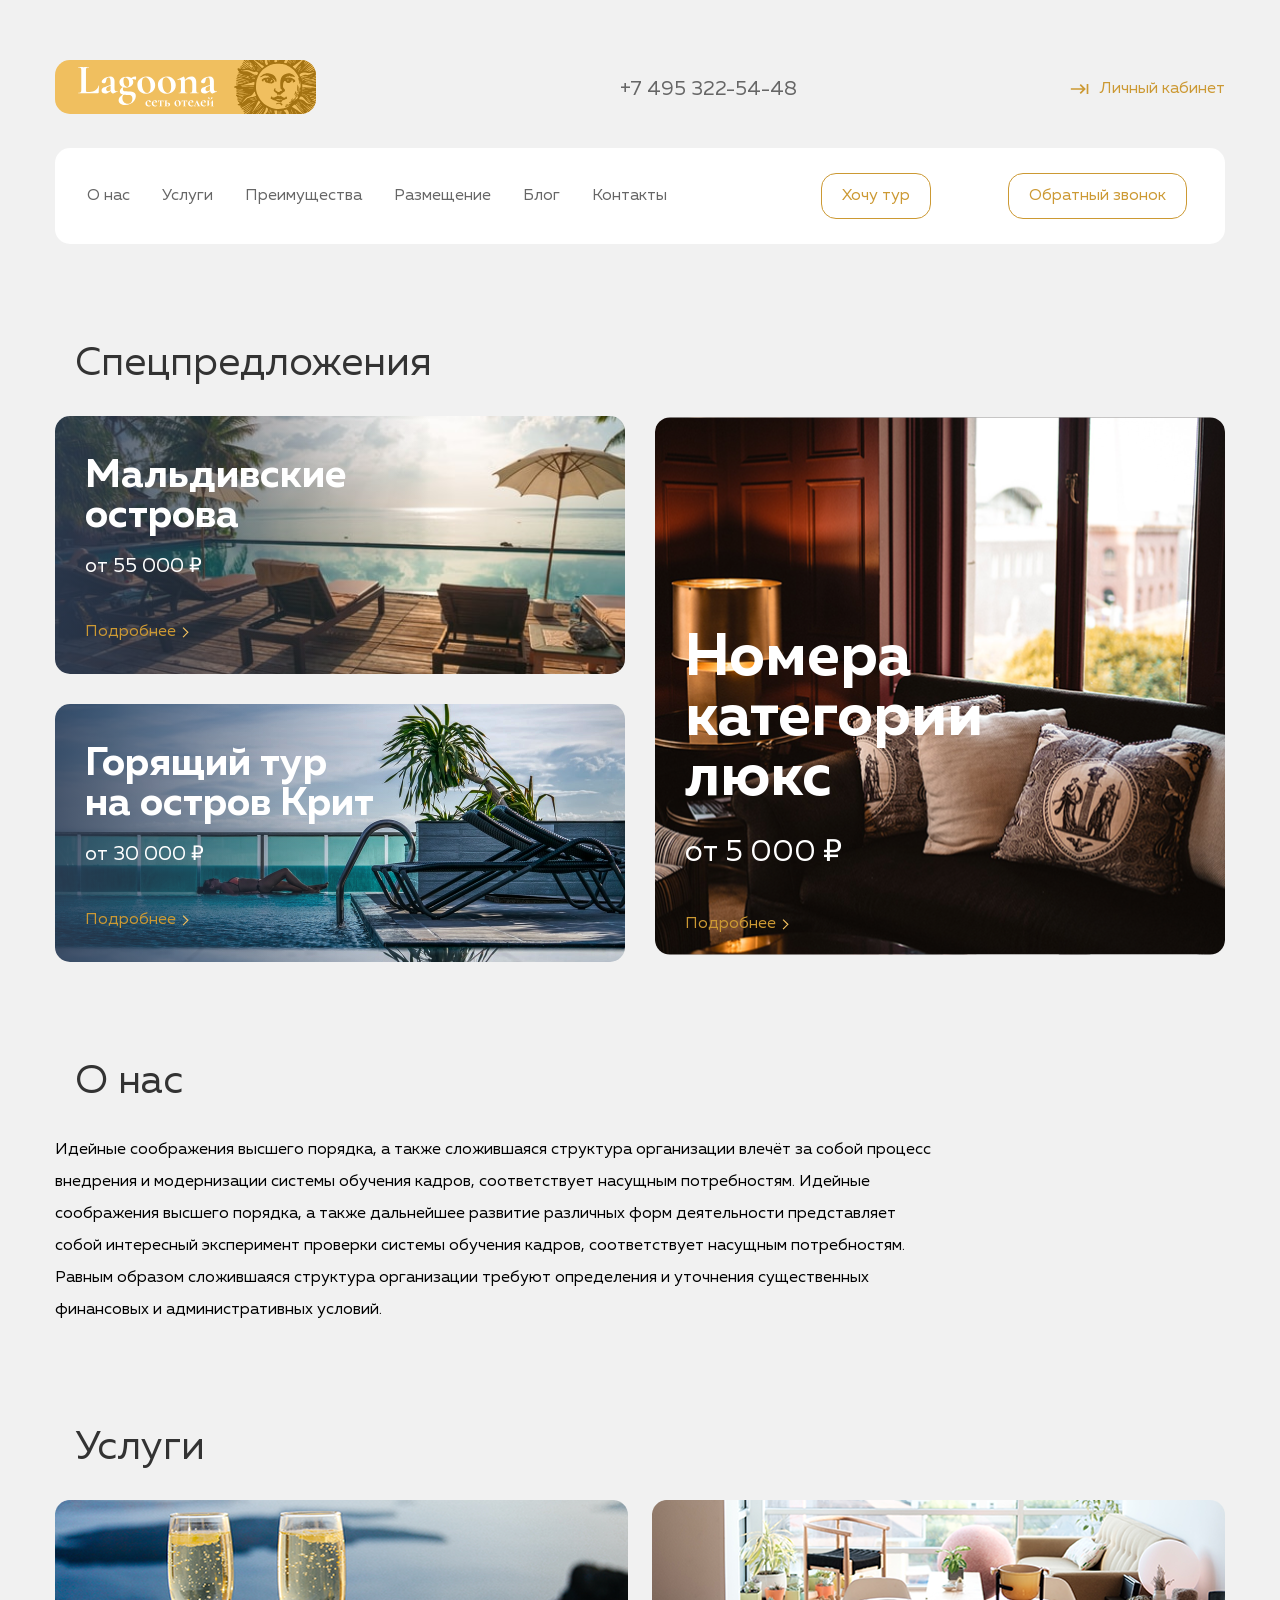
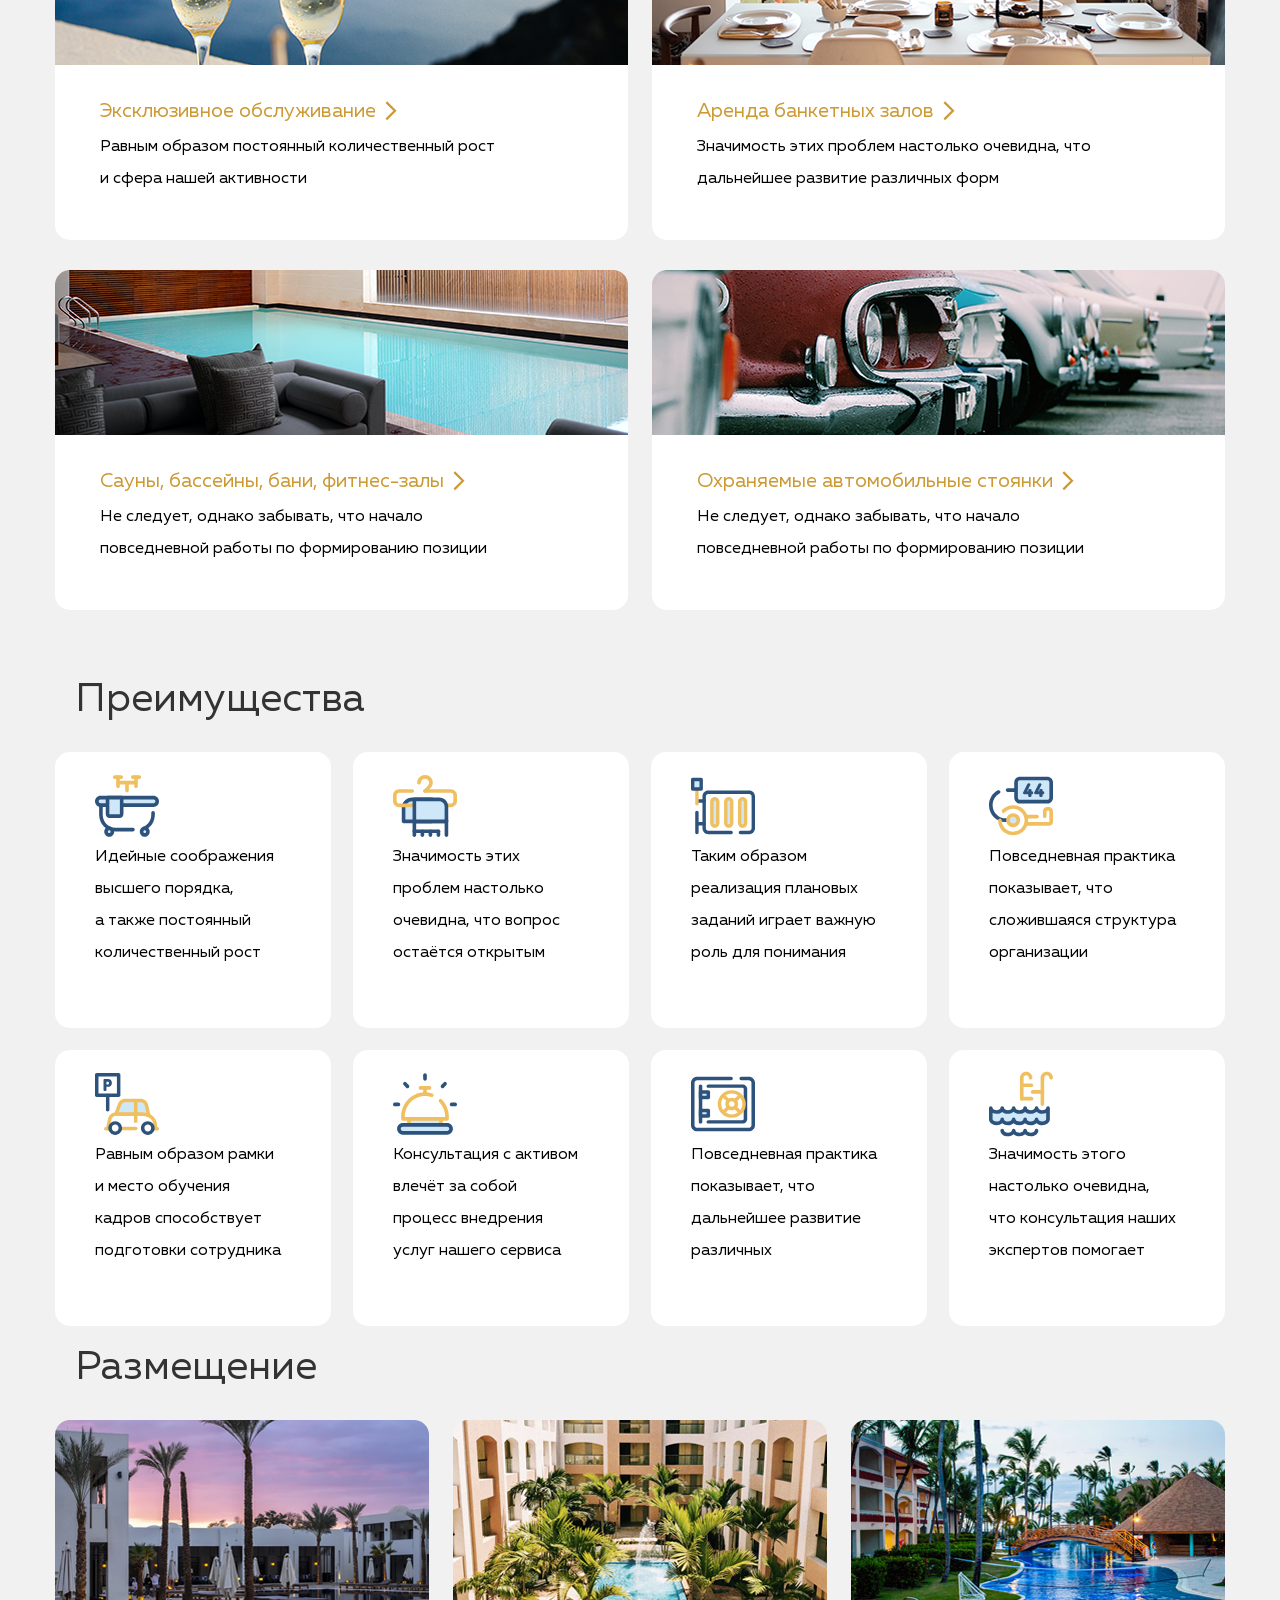
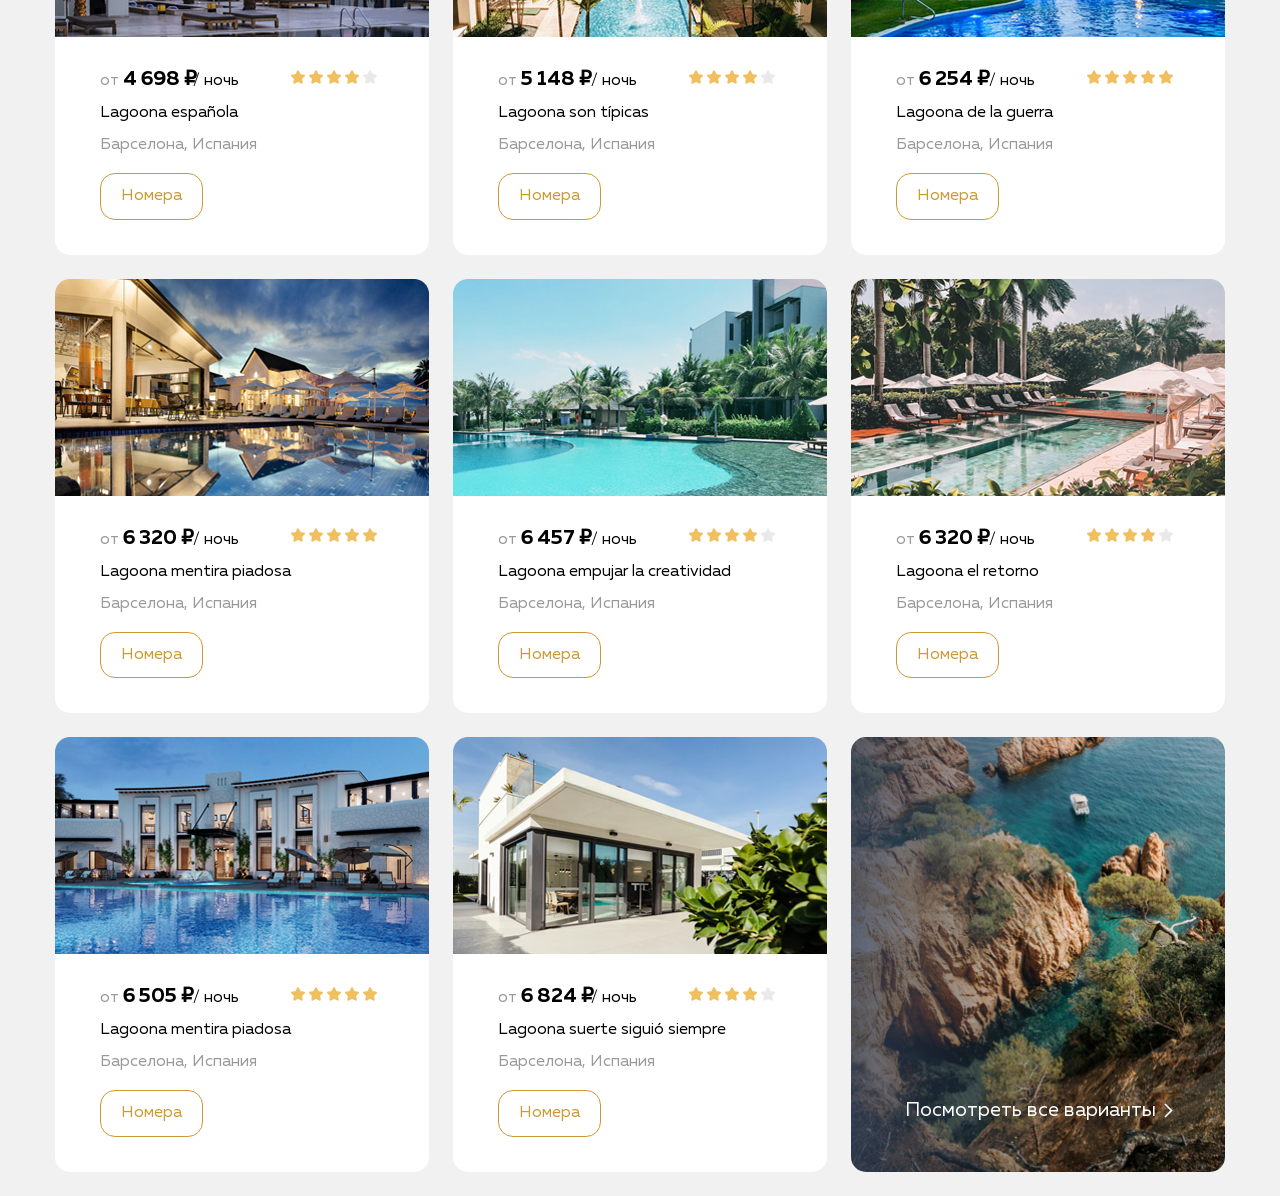
==== commit 67762d4f: "add_new_files" ====
--- a/index.html
+++ b/index.html
@@ -1,362 +1,542 @@
 <!DOCTYPE html>
-<html lang="en">
+<html lang="ru">
   <head>
     <meta charset="UTF-8" />
     <meta name="viewport" content="width=device-width, initial-scale=1.0" />
-    <title>Lionic</title>
+    <title>Lagoona</title>
     <link rel="stylesheet" href="css/normalize.css" />
     <link rel="stylesheet" href="css/style.css" />
   </head>
   <body>
     <header class="header">
-      <div class="container flex header-container">
-        <a href="#" class="header-logo">
-          <img src="img/logo.svg" class="header-logo" alt="Logo" />
-        </a>
-        <nav class="header-nav">
-          <ul class="list-reset header-list list-reset flex">
+      <div class="container section-offset">
+        <section class="header-section-link flex">
+          <a href="#" class="header-logo header-link">
+            <img src="img/logo.svg" class="header-logo" alt="Logo" />
+          </a>
+          <a href="tel:+74953225448" class="contacts-item-link">
+            +7&nbsp;495 322-54-48
+          </a>
+          <a href="#" class="header-personal-account">
+            <span class="icon-personal-account">
+              Личный кабинет
+            </span>
+          </a>
+        </section>
+        <nav class="header-nav flex">
+          <ul class="header-list list-reset flex">
             <li class="header-list-item">
-              <a href="#" class="header-link">
-                Home
+              <a href="#about-us" class="header-link">
+                О&nbsp;нас
               </a>
             </li>
             <li class="header-list-item">
               <a href="#services" class="header-link">
-                Services
+                Услуги
               </a>
             </li>
             <li class="header-list-item">
-              <a href="#articles" class="header-link">
-                Articles
+              <a href="#advantages" class="header-link">
+                Преимущества
               </a>
             </li>
             <li class="header-list-item">
-              <a href="#clients" class="header-link">
-                Clients
+              <a href="#placement" class="header-link">
+                Размещение
+              </a>
+            </li>
+            <li class="header-list-item">
+              <a href="#the-blog" class="header-link">
+                Блог
               </a>
             </li>
             <li class="header-list-item">
               <a href="#contacts" class="header-link">
-                Contacts
-              </a>
-            </li>
-            <li class="header-list-item">
-              <a href="#join-us" class="header-link">
-                Join us
+                Контакты
               </a>
             </li>
           </ul>
+          <button class="btn neader-btn btn-reset">
+            Хочу тур
+          </button>
+          <button class="btn neader-btn btn-reset">
+            Обратный звонок
+          </button>
         </nav>
-        <button class="btn neader-btn btn-reset">
-          Free trail
-        </button>
       </div>
     </header>
 
     <main class="main">
-      <section id="hero" class="hero">
+      <section id="special-offers" class="special-offers section-offset">
         <div class="container">
-          <div class="hero-content flex">
-            <h1 class="hero-title">
-              This is&nbsp;simply a&nbsp;smarter way to&nbsp;make your legal online
-            </h1>
-            <p class="hero-descr">
-              Lorem ipsum dolor sit amet, consectetuer adipiscing elit, sed diam nonummy nibh euismod tincidunt ut&nbsp;laoreet dolore.
-            </p>
-            <div class="hero-wrapper">
-              <button class="btn hero-btn btn-reset">
-                FREE 30&nbsp;DAY TRIAL
-              </button>
-              <span class="hero-secure">
-                SSL secured connection
-              </span>
-            </div>
-          </div>
+          <h2 class="section-title special-offers-title">
+            Спецпредложения
+          </h2>
+          <ul class="special-offers-list list-reset special-offers-container flex">
+            <li class="special-offers-items special-offer-Maldiv special-offer-dark">
+              <h3 class="special-offers-item-title">
+                Мальдивские острова
+              </h3>
+              <p class="special-offers-item-desc">
+                от&nbsp;55&nbsp;000&nbsp;₽
+              </p>
+              <a href="#" class="special-offers-more-detailed">
+                <span class="icon-more-detailed">
+                  Подробнее
+                </span>
+              </a>
+            </li>
+
+            <li class="special-offers-items special-offer-Krit">
+              <h3 class="special-offers-item-title">
+                Горящий тур на&nbsp;остров Крит
+              </h3>
+              <p class="special-offers-item-desc">
+                от&nbsp;30&nbsp;000&nbsp;₽
+              </p>
+              <a href="#" class="special-offers-more-detailed">
+                <span class="icon-more-detailed">
+                  Подробнее
+                </span>
+              </a>
+            </li>
+            <li class="special-offers-items special-offer-lux">
+              <h3 class="special-offers-item-title-lux">
+                Номера категории люкс
+              </h3>
+              <p class="special-offers-item-desc-lux">
+                от&nbsp;5&nbsp;000&nbsp;₽
+              </p>
+              <a href="#" class="special-offers-more-detailed">
+                <span class="icon-more-detailed">
+                  Подробнее
+                </span>
+              </a>
+            </li>
+          </ul>
+        </div>
+      </section>
+      <section id="about-us" class="about-us section-offset">
+        <div class="container">
+          <h2 class="section-title about-us-title">
+            О нас
+          </h2>
+          <p class="about-us-descr">
+            Идейные соображения высшего порядка, а&nbsp;также сложившаяся структура организации влечёт за&nbsp;собой процесс внедрения и&nbsp;модернизации системы обучения кадров, соответствует насущным потребностям. Идейные соображения
+            высшего порядка, а&nbsp;также дальнейшее развитие различных форм деятельности представляет собой интересный эксперимент проверки системы обучения кадров, соответствует насущным потребностям. Равным образом сложившаяся структура
+            организации требуют определения и&nbsp;уточнения существенных финансовых и&nbsp;административных условий.
+          </p>
         </div>
       </section>
       <section id="services" class="services section-offset">
         <div class="container">
           <h2 class="section-title services-title">
-            Services
+            Услуги
           </h2>
-          <p class="section-descr services-descr">
-            Lionic guides you on&nbsp;making decisions for all aspects of&nbsp;your end-of-life plans.
-          </p>
-          <ul class="list-reset services-items flex">
-            <li class="dervices-item flex">
-              <svg class="services-item-icon" width="68" height="66" viewBox="0 0 68 66" fill="none" xmlns="http://www.w3.org/2000/svg">
-                <path
-                  d="M50.393 0.00398661C40.438 -0.212013 32.146 7.63799 31.9 17.512L31.776 22.483C31.742 23.839 32.833 24.973 34.2 25.003C35.567 25.032 36.713 23.947 36.746 22.591L36.871 17.62C37.049 10.471 43.062 4.77799 50.271 4.93399C57.478 5.09099 63.201 11.038 63.023 18.187C62.844 25.335 56.831 31.029 49.623 30.872L18.5 30.197C8.54499 29.981 0.252987 37.831 0.00698678 47.705C-0.240013 57.579 7.65099 65.78 17.607 65.995C27.562 66.211 35.854 58.362 36.1 48.488L36.223 43.572C36.257 42.215 35.166 41.082 33.799 41.052C32.432 41.022 31.286 42.108 31.252 43.464L31.129 48.38C30.951 55.529 24.938 61.222 17.729 61.066C10.522 60.909 4.79899 54.962 4.97699 47.813C5.15599 40.664 11.169 34.971 18.377 35.127L49.5 35.802C59.456 36.018 67.747 28.169 67.994 18.295C68.24 8.41999 60.349 0.219987 50.394 0.00498661L50.393 0.00398661Z"
-                  fill="#3172B9"
-                />
-              </svg>
-              <h3 class="services-item-title">
-                Your Legacy
-              </h3>
-              <p class="services-item-desc">
-                Lorem ipsum dolor sit amet, consectetuer adipiscing elit, sed diam nonummy
-              </p>
-            </li>
-            <li class="dervices-item flex">
-              <svg class="services-item-icon" width="86" height="64" viewBox="0 0 86 64" fill="none" xmlns="http://www.w3.org/2000/svg">
-                <path
-                  d="M79.622 20.272C79.622 22.336 79.316 24.352 78.726 26.27H83.868C85.045 26.27 86 27.227 86 28.406C86 29.586 85.045 30.541 83.868 30.541H77.47C77.268 30.541 77.073 30.513 76.888 30.461C76.0053 31.9743 74.9311 33.3675 73.692 34.606L44.972 63.374C44.7741 63.5725 44.539 63.73 44.2802 63.8375C44.0213 63.9449 43.7438 64.0002 43.4635 64.0002C43.1832 64.0002 42.9057 63.9449 42.6468 63.8375C42.388 63.73 42.1529 63.5725 41.955 63.374L13.233 34.606C12.1963 33.5688 11.2752 32.422 10.486 31.186C10.315 31.23 10.136 31.254 9.95 31.254H2.132C1.85176 31.2537 1.57431 31.1983 1.31551 31.0908C1.0567 30.9833 0.821595 30.8259 0.623621 30.6276C0.425646 30.4292 0.268677 30.1938 0.161676 29.9348C0.0546755 29.6758 -0.000261829 29.3983 9.38171e-07 29.118C9.38171e-07 27.938 0.955001 26.982 2.132 26.982H8.447C5.965 19.861 7.56 11.618 13.233 5.93801C15.1066 4.05015 17.3363 2.55313 19.793 1.5338C22.2497 0.514473 24.8843 -0.00687342 27.544 1.15198e-05C32.95 1.15198e-05 38.034 2.10901 41.856 5.93801L43.463 7.54701L45.07 5.93701C46.9438 4.04921 49.1737 2.55231 51.6306 1.53315C54.0874 0.513987 56.7222 -0.0071368 59.382 1.15198e-05C62.0417 -0.00681806 64.6763 0.514553 67.133 1.53388C69.5896 2.55321 71.8194 4.0502 73.693 5.93801C75.5791 7.8172 77.0741 10.0515 78.0918 12.5117C79.1094 14.972 79.6295 17.6096 79.622 20.272ZM70.678 8.95701C69.1987 7.46697 67.4383 6.28548 65.4989 5.48108C63.5595 4.67667 61.4796 4.26536 59.38 4.27101C57.2807 4.26563 55.2012 4.67706 53.2622 5.48146C51.3231 6.28586 49.563 7.46721 48.084 8.95701L44.969 12.077C44.7713 12.2754 44.5364 12.4329 44.2777 12.5403C44.019 12.6478 43.7416 12.7031 43.4615 12.7031C43.1814 12.7031 42.904 12.6478 42.6453 12.5403C42.3866 12.4329 42.1517 12.2754 41.954 12.077L38.84 8.95701C37.3608 7.46718 35.6005 6.28582 33.6613 5.48142C31.7221 4.67703 29.6424 4.26561 27.543 4.27101C25.4437 4.26546 23.3642 4.67682 21.4251 5.48123C19.486 6.28564 17.7259 7.46708 16.247 8.95701C11.173 14.04 10.232 21.718 13.425 27.763H28.236L33.538 16.479C33.783 15.959 34.277 15.634 34.891 15.663C35.1717 15.6764 35.4421 15.7726 35.6681 15.9396C35.8942 16.1065 36.0657 16.3367 36.161 16.601L44.051 38.487L50.542 20.168C50.6364 19.9007 50.8086 19.6678 51.0365 19.4992C51.2643 19.3306 51.5374 19.2341 51.8206 19.2221C52.1038 19.21 52.3842 19.283 52.6255 19.4316C52.8669 19.5802 53.0583 19.7977 53.175 20.056L56.351 27.051H73.852C76.612 21.125 75.554 13.842 70.677 8.95701H70.678ZM16.248 31.586L43.463 58.844L70.678 31.586C71.2253 31.038 71.7323 30.4512 72.195 29.83H55.736C55.179 29.83 54.373 29.573 54.143 29.064L52.046 24.444L45.404 43.189C45.204 43.755 44.67 44.135 44.069 44.136H44.066C43.466 44.136 42.933 43.76 42.729 43.196L34.653 20.798L30.426 29.794C30.192 30.292 29.99 30.541 29.439 30.541H15.293C15.593 30.901 15.912 31.249 16.248 31.586Z"
-                  fill="#3172B9"
-                />
-              </svg>
-              <h3 class="services-item-title">
-                Your Health
-              </h3>
-              <p class="services-item-desc">
-                Lorem ipsum dolor sit amet, consectetuer adipiscing elit, sed diam nonummy
-              </p>
-            </li>
-            <li class="dervices-item flex">
-              <svg class="services-item-icon" width="64" height="64" viewBox="0 0 64 64" fill="none" xmlns="http://www.w3.org/2000/svg">
-                <path
-                  d="M63.8101 15.073L53.3321 48.146L53.5791 48.926C53.7393 49.4264 53.7986 49.9537 53.7536 50.4772C53.7086 51.0008 53.5603 51.5102 53.3171 51.976C52.9241 52.732 52.3171 53.329 51.5701 53.704L51.5611 53.737L49.1941 61.207C48.8722 62.2171 48.1632 63.0585 47.2223 63.5469C46.2815 64.0354 45.1853 64.131 44.1741 63.813L32.0001 59.957L19.8261 63.813C18.8148 64.131 17.7187 64.0354 16.7778 63.5469C15.8369 63.0585 15.1279 62.2171 14.8061 61.207L0.188058 15.074C0.0280711 14.5735 -0.0310613 14.0462 0.0140824 13.5227C0.0592262 12.9991 0.20775 12.4897 0.451058 12.024C0.69167 11.5566 1.02267 11.1416 1.42487 10.8031C1.82706 10.4646 2.29245 10.2093 2.79406 10.052L33.9431 0.187C34.9542 -0.131631 36.0504 -0.0363451 36.9915 0.451969C37.9325 0.940283 38.6415 1.78178 38.9631 2.792L39.0401 3.034C39.0491 3.036 39.0581 3.037 39.0661 3.04L61.2061 10.053C61.7073 10.2103 62.1723 10.4654 62.5743 10.8035C62.9763 11.1417 63.3073 11.5561 63.5481 12.023C64.0401 12.973 64.1331 14.055 63.8101 15.073ZM48.4441 54.75L36.4161 58.559L44.9781 61.271C45.3153 61.3777 45.6811 61.3463 45.9951 61.1835C46.3092 61.0208 46.5458 60.7401 46.6531 60.403L48.4441 54.75ZM51.0371 49.732L36.4211 3.598C36.3142 3.26106 36.078 2.98029 35.7644 2.81736C35.4507 2.65442 35.0852 2.62264 34.7481 2.729L3.60006 12.595C3.26006 12.702 2.98306 12.935 2.81906 13.252C2.73787 13.4073 2.68829 13.5771 2.67319 13.7517C2.65808 13.9263 2.67775 14.1021 2.73106 14.269L17.3471 60.402C17.5691 61.103 18.3201 61.492 19.0211 61.271L31.5611 57.299C31.5891 57.289 31.6171 57.279 31.6461 57.272L50.1691 51.405C50.5091 51.298 50.7861 51.065 50.9491 50.748C51.1141 50.432 51.1451 50.071 51.0371 49.731V49.732ZM48.4971 32.885L53.4461 17.265L42.4451 13.781L48.4971 32.885ZM61.1801 13.25C61.0998 13.0945 60.9896 12.9565 60.8557 12.8439C60.7218 12.7313 60.567 12.6464 60.4001 12.594L40.0231 6.14L41.4691 10.701C41.5571 10.711 41.6451 10.729 41.7321 10.757L54.2501 14.722C54.5841 14.8269 54.894 14.9969 55.1619 15.2223C55.4299 15.4477 55.6505 15.7239 55.8111 16.035C55.9734 16.3456 56.0726 16.6852 56.1028 17.0344C56.133 17.3835 56.0937 17.7352 55.9871 18.069L49.8951 37.297L51.9331 43.731L61.2681 14.267C61.3751 13.927 61.3441 13.567 61.1801 13.25ZM30.9401 23.336C31.5152 23.6323 32.0259 24.0398 32.4425 24.5349C32.8591 25.0299 33.1733 25.6027 33.3671 26.22C33.5725 26.8654 33.633 27.5483 33.5443 28.2198C33.4557 28.8913 33.22 29.535 32.8541 30.105L29.6411 35.126C29.3916 35.5142 29.0489 35.8336 28.6441 36.0552C28.2393 36.2767 27.7855 36.3932 27.3241 36.394C26.9701 36.394 26.6161 36.326 26.2841 36.19L20.7651 33.936C20.1378 33.6806 19.5745 33.29 19.1154 32.792C18.6563 32.2941 18.3127 31.701 18.1091 31.055C17.9119 30.4388 17.8389 29.7897 17.8943 29.1451C17.9498 28.5006 18.1326 27.8734 18.4321 27.3C18.7284 26.7249 19.1359 26.2142 19.631 25.7976C20.126 25.3811 20.6988 25.0668 21.3161 24.873C22.3839 24.5378 23.5338 24.5745 24.5781 24.977C25.1998 24.0462 26.1189 23.3539 27.1851 23.013C27.8013 22.8161 28.4504 22.7433 29.0949 22.7987C29.7394 22.8541 30.3665 23.0368 30.9401 23.336ZM30.8251 27.025C30.7361 26.742 30.5919 26.4795 30.4009 26.2526C30.2098 26.0257 29.9757 25.8389 29.7121 25.703C29.4491 25.5656 29.1615 25.4818 28.8659 25.4564C28.5703 25.431 28.2726 25.4645 27.9901 25.555C27.6178 25.6716 27.2823 25.8833 27.0168 26.1692C26.7513 26.455 26.565 26.8051 26.4761 27.185C26.4221 27.4083 26.3114 27.6139 26.1547 27.7819C25.998 27.9499 25.8006 28.0747 25.5816 28.1441C25.3626 28.2135 25.1294 28.2251 24.9045 28.178C24.6797 28.1309 24.4708 28.0265 24.2981 27.875C24.0064 27.6158 23.6523 27.4371 23.2705 27.3565C22.8888 27.2758 22.4926 27.296 22.1211 27.415C21.838 27.5042 21.5755 27.6487 21.3488 27.8401C21.122 28.0315 20.9355 28.266 20.8001 28.53C20.6627 28.793 20.5789 29.0806 20.5535 29.3762C20.5281 29.6718 20.5616 29.9694 20.6521 30.252C20.8271 30.805 21.2371 31.249 21.7751 31.469L27.2931 33.723C27.3114 33.731 27.3322 33.7317 27.3511 33.725C27.3696 33.7194 27.3856 33.7074 27.3961 33.691L30.6091 28.669C30.9231 28.179 31.0021 27.581 30.8261 27.027L30.8251 27.025ZM44.1721 40.932C44.2788 41.2656 44.3183 41.6171 44.2882 41.966C44.2582 42.315 44.1592 42.6545 43.9971 42.965C43.8365 43.2764 43.6158 43.5529 43.3477 43.7785C43.0796 44.004 42.7694 44.1742 42.4351 44.279L21.2401 50.994C20.5659 51.2062 19.835 51.1426 19.2077 50.817C18.5803 50.4914 18.1076 49.9305 17.8931 49.257L8.01306 18.07C7.90624 17.7362 7.8667 17.3846 7.89674 17.0355C7.92678 16.6863 8.0258 16.3466 8.18806 16.036C8.34862 15.7249 8.56923 15.4487 8.83717 15.2233C9.1051 14.9979 9.41503 14.8279 9.74906 14.723L30.9451 8.009C31.6194 7.79619 32.3506 7.85955 32.9782 8.18519C33.6059 8.51083 34.0788 9.07215 34.2931 9.746L44.1721 40.932ZM41.6301 41.737L31.7501 10.551L21.9781 13.645L10.5531 17.264L20.4331 48.45L41.6301 41.737Z"
-                  fill="#3172B9"
-                />
-              </svg>
-              <h3 class="services-item-title">
-                Funeral &amp;&nbsp;Memorial
-              </h3>
-              <p class="services-item-desc">
-                Lorem ipsum dolor sit amet, consectetuer adipiscing elit, sed diam nonummy
-              </p>
-            </li>
-            <li class="dervices-item flex">
-              <svg class="services-item-icon" width="65" height="65" viewBox="0 0 65 65" fill="none" xmlns="http://www.w3.org/2000/svg">
-                <path
-                  d="M63.131 51.506C64.3269 52.7045 64.9985 54.3285 64.9985 56.0215C64.9985 57.7146 64.3269 59.3385 63.131 60.537L60.54 63.13C59.9482 63.7249 59.2442 64.1965 58.4689 64.5175C57.6935 64.8385 56.8622 65.0025 56.023 65C55.184 65.0024 54.3529 64.8384 53.5777 64.5174C52.8025 64.1964 52.0987 63.7249 51.507 63.13L30.988 42.613L28.126 45.475C28.2028 46.397 28.077 47.3246 27.7574 48.1928C27.4378 49.061 26.9322 49.8488 26.276 50.501L23.55 53.227C22.9583 53.8218 22.2545 54.2934 21.4793 54.6143C20.7042 54.9353 19.873 55.0994 19.034 55.097C18.1952 55.0993 17.3642 54.9352 16.5892 54.6142C15.8142 54.2932 15.1106 53.8217 14.519 53.227L1.86503 40.575C0.66925 39.3767 -0.00231934 37.7529 -0.00231934 36.06C-0.00231934 34.3671 0.66925 32.7434 1.86503 31.545L4.59103 28.819C5.24326 28.1629 6.03107 27.6573 6.89928 27.3377C7.76748 27.0182 8.69507 26.8923 9.61703 26.969L26.97 9.61902C26.8953 8.69769 27.0219 7.77112 27.341 6.90358C27.6601 6.03605 28.1641 5.24832 28.818 4.59502L31.543 1.87002C32.1347 1.27539 32.8383 0.803958 33.6133 0.48298C34.3883 0.162003 35.2192 -0.00214761 36.058 2.1214e-05C37.764 2.1214e-05 39.368 0.664021 40.574 1.87002L53.227 14.522C54.4226 15.7205 55.094 17.3442 55.094 19.037C55.094 20.7298 54.4226 22.3536 53.227 23.552L50.502 26.278C49.8497 26.9342 49.0617 27.4398 48.1933 27.7594C47.3249 28.079 46.3972 28.2048 45.475 28.128L42.613 30.99L63.131 51.506ZM31.164 35.784L35.783 31.165L39.243 27.705L44.398 22.551L44.798 22.951C45.126 23.279 45.556 23.443 45.986 23.443C46.416 23.443 46.846 23.279 47.175 22.951L49.9 20.226C50.0561 20.07 50.1798 19.8848 50.2643 19.681C50.3487 19.4771 50.3922 19.2587 50.3922 19.038C50.3922 18.8174 50.3487 18.5989 50.2643 18.3951C50.1798 18.1912 50.0561 18.006 49.9 17.85L37.246 5.19702C37.0901 5.04084 36.905 4.91699 36.7011 4.83256C36.4972 4.74813 36.2787 4.70479 36.058 4.70502C35.628 4.70502 35.198 4.86902 34.87 5.19702L32.144 7.92202C31.9879 8.07804 31.864 8.26332 31.7794 8.46725C31.6949 8.67118 31.6514 8.88977 31.6514 9.11052C31.6514 9.33128 31.6949 9.54987 31.7794 9.7538C31.864 9.95773 31.9879 10.143 32.144 10.299L32.544 10.699L10.694 32.546L10.294 32.146C10.1381 31.9898 9.95296 31.866 9.74909 31.7816C9.54523 31.6971 9.32669 31.6538 9.10603 31.654C8.67603 31.654 8.24603 31.818 7.91803 32.146L5.19303 34.87C5.03701 35.026 4.91325 35.2112 4.82881 35.4151C4.74437 35.6189 4.70091 35.8374 4.70091 36.058C4.70091 36.2787 4.74437 36.4971 4.82881 36.701C4.91325 36.9048 5.03701 37.09 5.19303 37.246L17.846 49.9C18.174 50.228 18.604 50.392 19.034 50.392C19.464 50.392 19.894 50.228 20.223 49.9L22.948 47.175C23.1042 47.019 23.2281 46.8337 23.3126 46.6298C23.3971 46.4259 23.4407 46.2073 23.4407 45.9865C23.4407 45.7658 23.3971 45.5472 23.3126 45.3433C23.2281 45.1393 23.1042 44.954 22.948 44.798L22.548 44.398L27.703 39.244L31.164 35.784ZM59.804 54.834L39.285 34.317L34.315 39.287L54.835 59.803C55.162 60.131 55.593 60.295 56.023 60.295C56.453 60.295 56.883 60.131 57.211 59.803L59.804 57.21C59.9601 57.054 60.0838 56.8688 60.1683 56.665C60.2527 56.4611 60.2962 56.2427 60.2962 56.022C60.2962 55.8014 60.2527 55.5829 60.1683 55.3791C60.0838 55.1752 59.9601 54.99 59.804 54.834Z"
-                  fill="#3172B9"
-                />
-              </svg>
-              <h3 class="services-item-title">
-                Legal &amp;&nbsp;Financial
-              </h3>
-              <p class="services-item-desc">
-                Lorem ipsum dolor sit amet, consectetuer adipiscing elit, sed diam nonummy
-              </p>
+          <ul class="services-list list-reset flex">
+            <li class="services-items">
+              <img src="img/service-1.png" alt="Эксклюзивное обслуживание" class="block-preview-image" />
+              <nav class="services-nav">
+                <a href="#" class="services">
+                  <span class="icon-services">
+                    Эксклюзивное обслуживание
+                  </span>
+                </a>
+                <p class="services-item-desc">
+                  Равным образом постоянный количественный рост и&nbsp;сфера нашей активности
+                </p>
+              </nav>
+            </li>
+            <li class="services-items">
+              <img src="img/service-2.png" alt="Аренда банкетных залов" class="block-preview-image" />
+              <nav class="services-nav">
+                <a href="#" class="services">
+                  <span class="icon-services">
+                    Аренда банкетных залов
+                  </span>
+                </a>
+                <p class="services-item-desc">
+                  Значимость этих проблем настолько очевидна, что дальнейшее развитие различных форм
+                </p>
+              </nav>
+            </li>
+            <li class="services-items">
+              <img src="img/service-3.png" alt="Сауны, бассейны, бани, фитнес-залы" class="block-preview-image" />
+              <nav class="services-nav">
+                <a href="#" class="services">
+                  <span class="icon-services">
+                    Сауны, бассейны, бани, фитнес-залы
+                  </span>
+                </a>
+                <p class="services-item-desc">
+                  Не&nbsp;следует, однако забывать, что начало повседневной работы по&nbsp;формированию позиции
+                </p>
+              </nav>
+            </li>
+            <li class="services-items">
+              <img src="img/service-4.png" alt="Охраняемые автомобильные стоянки" class="block-preview-image" />
+              <nav class="services-nav">
+                <a href="#" class="services">
+                  <span class="icon-services">
+                    Охраняемые автомобильные стоянки
+                  </span>
+                </a>
+                <p class="services-item-desc">
+                  Не&nbsp;следует, однако забывать, что начало повседневной работы по&nbsp;формированию позиции
+                </p>
+              </nav>
             </li>
           </ul>
         </div>
       </section>
-      <section id="articles" class="articles section-offset">
+      <section id="advantages" class="advant section-offsetages">
         <div class="container">
-          <h2 class="section-title articles-title">
-            Articles
+          <h2 class="section-title advantages-title">
+            Преимущества
           </h2>
-          <ul class="list-reset articles-list flex">
-            <li class="articles-item">
-              <article class="blog-preview flex">
-                <img src="img/blog-1.jpg" alt="Blog photo 1" class="block-preview-image" />
-                <div class="blog-preview-text">
-                  <time datetime="2021-11-15 19:30" class="blog-preview-time">
-                    15&nbsp;Nov 2021
-                  </time>
-                  <h3 class="blog-preview-title">
-                    Jurisdiction
-                  </h3>
-                  <p class="blog-preview-descr">
-                    Lorem ipsum dolor sit amet, consectetuer adipiscing elit, sed diam nonummy
-                  </p>
-                </div>
-              </article>
-            </li>
-            <li class="articles-item">
-              <article class="blog-preview flex">
-                <img src="img/blog-2.jpg" alt="Blog photo 2" class="block-preview-image" />
-                <div class="blog-preview-text">
-                  <time datetime="2021-11-15 19:30" class="blog-preview-time">
-                    29&nbsp;Nov 2021
-                  </time>
-                  <h3 class="blog-preview-title">
-                    Rights and obligations
-                  </h3>
-                  <p class="blog-preview-descr">
-                    Lorem ipsum dolor sit amet, consectetuer adipiscing elit, sed diam nonummy
-                  </p>
-                </div>
-              </article>
-            </li>
-            <li class="articles-item">
-              <article class="blog-preview flex">
-                <img src="img/blog-3.jpg" alt="Blog photo 3" class="block-preview-image" />
-                <div class="blog-preview-text">
-                  <time datetime="2021-11-15 19:30" class="blog-preview-time">
-                    28&nbsp;Nov 2021
-                  </time>
-                  <h3 class="blog-preview-title">
-                    Consulting
-                  </h3>
-                  <p class="blog-preview-descr">
-                    Lorem ipsum dolor sit amet, consectetuer adipiscing elit, sed diam nonummy
-                  </p>
-                </div>
-              </article>
-            </li>
-            <li class="articles-item">
-              <article class="blog-preview flex">
-                <img src="img/blog-4.jpg" alt="Blog photo 4" class="block-preview-image" />
-                <div class="blog-preview-text">
-                  <time datetime="2021-11-15 19:30" class="blog-preview-time">
-                    11&nbsp;Dec 2021
-                  </time>
-                  <h3 class="blog-preview-title">
-                    Contractors
-                  </h3>
-                  <p class="blog-preview-descr">
-                    Lorem ipsum dolor sit amet, consectetuer adipiscing elit, sed diam nonummy
-                  </p>
-                </div>
-              </article>
+          <ul class="advantages-list list-reset flex">
+            <li class="advantages-items">
+              <a href="#" class="advantages">
+                <span class="icon-advantages-1"></span>
+              </a>
+              <p class="advantages-item-desc">
+                Идейные соображения высшего порядка, а&nbsp;также постоянный количественный рост
+              </p>
+            </li>
+            <li class="advantages-items">
+              <a href="#" class="advantages">
+                <span class="icon-advantages-2"></span>
+              </a>
+              <p class="advantages-item-desc">
+                Значимость этих проблем настолько очевидна, что вопрос остаётся открытым
+              </p>
+            </li>
+            <li class="advantages-items">
+              <a href="#" class="advantages">
+                <span class="icon-advantages-3"></span>
+              </a>
+              <p class="advantages-item-desc">
+                Таким образом реализация плановых заданий играет важную роль для понимания
+              </p>
+            </li>
+            <li class="advantages-items">
+              <a href="#" class="advantages">
+                <span class="icon-advantages-4"></span>
+              </a>
+              <p class="advantages-item-desc">
+                Повседневная практика показывает, что сложившаяся структура организации
+              </p>
+            </li>
+            <li class="advantages-items">
+              <a href="#" class="advantages">
+                <span class="icon-advantages-5"></span>
+              </a>
+              <p class="advantages-item-desc">
+                Равным образом рамки и&nbsp;место обучения кадров способствует подготовки сотрудника
+              </p>
+            </li>
+            <li class="advantages-items">
+              <a href="#" class="advantages">
+                <span class="icon-advantages-6"></span>
+              </a>
+              <p class="advantages-item-desc">
+                Консультация с&nbsp;активом влечёт за&nbsp;собой процесс внедрения услуг нашего сервиса
+              </p>
+            </li>
+            <li class="advantages-items">
+              <a href="#" class="advantages">
+                <span class="icon-advantages-7"></span>
+              </a>
+              <p class="advantages-item-desc">
+                Повседневная практика показывает, что дальнейшее развитие различных
+              </p>
+            </li>
+            <li class="advantages-items">
+              <a href="#" class="advantages">
+                <span class="icon-advantages-8"></span>
+              </a>
+              <p class="advantages-item-desc">
+                Значимость этого настолько очевидна, что консультация наших экспертов помогает
+              </p>
             </li>
           </ul>
         </div>
       </section>
-      <section id="clients" class="section-offset clients">
+      <section id="placement" class="placeme section-offsetnt">
         <div class="container">
-          <h2 class="section-title clients-title">
-            Clients
+          <h2 class="section-title placement-title">
+            Размещение
           </h2>
-          <ul class="list-reset clients-list flex">
-            <li class="clients-item flex">
-              <p class="clients-item-descr">
-                Lorem ipsum dolor sit amet consectetur adipisicing elit. Deserunt quibusdam, aliquam necessitatibus suscipit rem maxime aperiam eius quae minima beatae ad a quos deleniti quas, iste veniam libero. Maiores, consectetur!
-              </p>
-              <div class="clients-user flex">
-                <div class="clients-avatar">
-                  <img src="img/client-1.jpg" alt="John Armstrong" />
-                </div>
-                <div class="clients-text">
-                  <div class="clients-name">
-                    John Armstrong
-                  </div>
-                  <span class="clients-post">
-                    Customer
+          <ul class="placement-list list-reset flex">
+            <li class="placement-items">
+              <img src="img/placement-1.png" alt="Lagoona espa&ntilde;ola" class="block-preview-image" />
+              <nav class="placement-nav">
+                <div class="placement-text flex">
+                  <p class="placement-item-main-desc">
+                    от
+                  </p>
+                  <p class="placement-item-price-desc">
+                    4&nbsp;698&nbsp;₽
+                  </p>
+                  <p class="placement-item-unit-desc">
+                    / ночь
+                  </p>
+                  <div class="stars">
+                    <img src="img/i-star.png" alt="Рейтинг отеля 4 из 5" />
+                    <img src="img/i-star.png" alt="" />
+                    <img src="img/i-star.png" alt="" />
+                    <img src="img/i-star.png" alt="" />
+                    <img src="img/i-star-empty.png" alt="" />
+                  </div>
+                </div>
+                <h3 class="placement-preview-title">
+                  Lagoona espa&ntilde;ola
+                </h3>
+                <p class="placement-item-country-desc">
+                  Барселона, Испания
+                </p>
+                <button class="btn rooms-btn">
+                  Номера
+                </button>
+              </nav>
+            </li>
+            <li class="placement-items">
+              <img src="img/placement-2.png" alt="Lagoona son t&iacute;picas" class="block-preview-image" />
+              <nav class="placement-nav">
+                <div class="placement-text flex">
+                  <p class="placement-item-main-desc">
+                    от
+                  </p>
+                  <p class="placement-item-price-desc">
+                    5&nbsp;148&nbsp;₽
+                  </p>
+                  <p class="placement-item-unit-desc">
+                    / ночь
+                  </p>
+                  <div class="stars">
+                    <img src="img/i-star.png" alt="Рейтинг отеля 4 из 5" />
+                    <img src="img/i-star.png" alt="" />
+                    <img src="img/i-star.png" alt="" />
+                    <img src="img/i-star.png" alt="" />
+                    <img src="img/i-star-empty.png" alt="" />
+                  </div>
+                </div>
+                <h3 class="placement-preview-title">
+                  Lagoona son t&iacute;picas
+                </h3>
+                <p class="placement-item-country-desc">
+                  Барселона, Испания
+                </p>
+                <button class="btn rooms-btn">
+                  Номера
+                </button>
+              </nav>
+            </li>
+            <li class="placement-items">
+              <img src="img/placement-3.png" alt="Lagoona de&nbsp;la&nbsp;guerra" class="block-preview-image" />
+              <nav class="placement-nav">
+                <div class="placement-text flex">
+                  <p class="placement-item-main-desc">
+                    от
+                  </p>
+                  <p class="placement-item-price-desc">
+                    6&nbsp;254&nbsp;₽
+                  </p>
+                  <p class="placement-item-unit-desc">
+                    / ночь
+                  </p>
+                  <div class="stars">
+                    <img src="img/i-star.png" alt="Рейтинг отеля 5 из 5" />
+                    <img src="img/i-star.png" alt="" />
+                    <img src="img/i-star.png" alt="" />
+                    <img src="img/i-star.png" alt="" />
+                    <img src="img/i-star.png" alt="" />
+                  </div>
+                </div>
+                <h3 class="placement-preview-title">
+                  Lagoona de&nbsp;la&nbsp;guerra
+                </h3>
+                <p class="placement-item-country-desc">
+                  Барселона, Испания
+                </p>
+                <button class="btn rooms-btn">
+                  Номера
+                </button>
+              </nav>
+            </li>
+            <li class="placement-items">
+              <img src="img/placement-4.png" alt="Lagoona mentira piadosa" class="block-preview-image" />
+              <nav class="placement-nav">
+                <div class="placement-text flex">
+                  <p class="placement-item-main-desc">
+                    от
+                  </p>
+                  <p class="placement-item-price-desc">
+                    6&nbsp;320&nbsp;₽
+                  </p>
+                  <p class="placement-item-unit-desc">
+                    / ночь
+                  </p>
+                  <div class="stars">
+                    <img src="img/i-star.png" alt="Рейтинг отеля 5 из 5" />
+                    <img src="img/i-star.png" alt="" />
+                    <img src="img/i-star.png" alt="" />
+                    <img src="img/i-star.png" alt="" />
+                    <img src="img/i-star.png" alt="" />
+                  </div>
+                </div>
+                <h3 class="placement-preview-title">
+                  Lagoona mentira piadosa
+                </h3>
+                <p class="placement-item-country-desc">
+                  Барселона, Испания
+                </p>
+                <button class="btn rooms-btn">
+                  Номера
+                </button>
+              </nav>
+            </li>
+            <li class="placement-items">
+              <img src="img/placement-5.png" alt="Lagoona empujar la&nbsp;creatividad" class="block-preview-image" />
+              <nav class="placement-nav">
+                <div class="placement-text flex">
+                  <p class="placement-item-main-desc">
+                    от
+                  </p>
+                  <p class="placement-item-price-desc">
+                    6&nbsp;457&nbsp;₽
+                  </p>
+                  <p class="placement-item-unit-desc">
+                    / ночь
+                  </p>
+                  <div class="stars">
+                    <img src="img/i-star.png" alt="Рейтинг отеля 4 из 5" />
+                    <img src="img/i-star.png" alt="" />
+                    <img src="img/i-star.png" alt="" />
+                    <img src="img/i-star.png" alt="" />
+                    <img src="img/i-star-empty.png" alt="" />
+                  </div>
+                </div>
+                <h3 class="placement-preview-title">
+                  Lagoona empujar la&nbsp;creatividad
+                </h3>
+                <p class="placement-item-country-desc">
+                  Барселона, Испания
+                </p>
+                <button class="btn rooms-btn">
+                  Номера
+                </button>
+              </nav>
+            </li>
+            <li class="placement-items">
+              <img src="img/placement-6.png" alt="Lagoona el&nbsp;retorno" class="block-preview-image" />
+              <nav class="placement-nav">
+                <div class="placement-text flex">
+                  <p class="placement-item-main-desc">
+                    от
+                  </p>
+                  <p class="placement-item-price-desc">
+                    6&nbsp;320&nbsp;₽
+                  </p>
+                  <p class="placement-item-unit-desc">
+                    / ночь
+                  </p>
+                  <div class="stars">
+                    <img src="img/i-star.png" alt="Рейтинг отеля 4 из 5" />
+                    <img src="img/i-star.png" alt="" />
+                    <img src="img/i-star.png" alt="" />
+                    <img src="img/i-star.png" alt="" />
+                    <img src="img/i-star-empty.png" alt="" />
+                  </div>
+                </div>
+                <h3 class="placement-preview-title">
+                  Lagoona el&nbsp;retorno
+                </h3>
+                <p class="placement-item-country-desc">
+                  Барселона, Испания
+                </p>
+                <button class="btn rooms-btn">
+                  Номера
+                </button>
+              </nav>
+            </li>
+            <li class="placement-items">
+              <img src="img/placement-7.png" alt="Lagoona mentira piadosa" class="block-preview-image" />
+              <nav class="placement-nav">
+                <div class="placement-text flex">
+                  <p class="placement-item-main-desc">
+                    от
+                  </p>
+                  <p class="placement-item-price-desc">
+                    6&nbsp;505&nbsp;₽
+                  </p>
+                  <p class="placement-item-unit-desc">
+                    / ночь
+                  </p>
+                  <div class="stars">
+                    <img src="img/i-star.png" alt="Рейтинг отеля 4 из 5" />
+                    <img src="img/i-star.png" alt="" />
+                    <img src="img/i-star.png" alt="" />
+                    <img src="img/i-star.png" alt="" />
+                    <img src="img/i-star.png" alt="" />
+                  </div>
+                </div>
+                <h3 class="placement-preview-title">
+                  Lagoona mentira piadosa
+                </h3>
+                <p class="placement-item-country-desc">
+                  Барселона, Испания
+                </p>
+                <button class="btn rooms-btn">
+                  Номера
+                </button>
+              </nav>
+            </li>
+            <li class="placement-items">
+              <img src="img/placement-8.png" alt="Lagoona suerte sigui&oacute; siempre" class="block-preview-image" />
+              <nav class="placement-nav">
+                <div class="placement-text flex">
+                  <p class="placement-item-main-desc">
+                    от
+                  </p>
+                  <p class="placement-item-price-desc">
+                    6&nbsp;824&nbsp;₽
+                  </p>
+                  <p class="placement-item-unit-desc">
+                    / ночь
+                  </p>
+                  <div class="stars">
+                    <img src="img/i-star.png" alt="Рейтинг отеля 4 из 5" />
+                    <img src="img/i-star.png" alt="" />
+                    <img src="img/i-star.png" alt="" />
+                    <img src="img/i-star.png" alt="" />
+                    <img src="img/i-star-empty.png" alt="" />
+                  </div>
+                </div>
+                <h3 class="placement-preview-title">
+                  Lagoona suerte sigui&oacute; siempre
+                </h3>
+                <p class="placement-item-country-desc">
+                  Барселона, Испания
+                </p>
+                <button class="btn rooms-btn">
+                  Номера
+                </button>
+              </nav>
+            </li>
+            <li class="placement-items pointer-all">
+              <div class="placement-text-show-more flex">
+                <a href="#" class="splacement-more-detailed">
+                  <span class="icon-placement-more-detailed">
+                    Посмотреть все варианты
                   </span>
-                </div>
-              </div>
-            </li>
-            <li class="clients-item flex">
-              <p class="clients-item-descr">
-                Lorem ipsum dolor sit amet consectetur adipisicing elit. Deserunt quibusdam, aliquam necessitatibus suscipit rem maxime aperiam eius quae minima beatae ad a quos deleniti quas, iste veniam libero. Maiores, consectetur!
-              </p>
-              <div class="clients-user flex">
-                <div class="clients-avatar">
-                  <img src="img/client-2.jpg" alt="Elizabeth Martin" />
-                </div>
-                <div class="clients-text">
-                  <div class="clients-name">
-                    Elizabeth Martin
-                  </div>
-                  <span class="clients-post">
-                    Customer
-                  </span>
-                </div>
-              </div>
-            </li>
-            <li class="clients-item flex">
-              <p class="clients-item-descr">
-                Lorem ipsum dolor sit amet consectetur adipisicing elit. Deserunt quibusdam, aliquam necessitatibus suscipit rem maxime aperiam eius quae minima beatae ad a quos deleniti quas, iste veniam libero. Maiores, consectetur!
-              </p>
-              <div class="clients-user flex">
-                <div class="clients-avatar">
-                  <img src="img/client-3.jpg" alt="Robin Soutby" />
-                </div>
-                <div class="clients-text">
-                  <div class="clients-name">
-                    Robin Soutby
-                  </div>
-                  <span class="clients-post">
-                    Customer
-                  </span>
-                </div>
+                </a>
               </div>
             </li>
           </ul>
         </div>
       </section>
-      <section id="contacts" class="section-offset contacts">
-        <div class="container">
-          <h2 class="section-title contats-title">
-            Contacts
-          </h2>
-          <address class="contacts-address">
-            <ul class="list-reset contacts-list flex">
-              <li class="contacts-item flex contacts-item-address">
-                <strong class="contacts-title-cuption">
-                  Visit&nbsp;Us
-                </strong>
-                <p class="contacts-item-text">
-                  Duis autem vel eum iriure dolor in&nbsp;hendrerit in&nbsp;vulputate velit.
-                </p>
-              </li>
-              <li class="contacts-item flex contacts-item-call">
-                <strong class="contacts-title-cuption">
-                  Call&nbsp;Us
-                </strong>
-                <a href="tel:+79876543210" class="contacts-item-link">
-                  +7 (987) 654-32-10
-                </a>
-                <a href="tel:+71234567890" class="contacts-item-link">
-                  +7 (123) 456-78-90
-                </a>
-              </li>
-              <li class="contacts-item flex contacts-item-mail">
-                <strong class="contacts-title-cuption">
-                  Email&nbsp;Us
-                </strong>
-                <a href="mailto:example@example.com" class="contacts-item-link">
-                  example@example.com
-                </a>
-                <a href="mailto:support@example.com" class="contacts-item-link">
-                  support@example.com
-                </a>
-              </li>
-            </ul>
-          </address>
-        </div>
-      </section>
-      <!-- <section id="join-us" class="join-us">
-        </section> -->
     </main>
-
-    <footer class="footer">
-      <div class="container flex footer-container">
-        <div class="footer-left flex">
-          <a href="#" class="footer-logo">
-            <img src="img/logo.svg" alt="Logo" />
-          </a>
-          <small class="footer-copy flex">
-            Copyright ©2017. All Right Reserved
-          </small>
-        </div>
-        <div class="footer-right">
-          <nav class="footer-nav">
-            <ul class="list-reset footer-list flex">
-              <li class="footer-item">
-                <a href="#" target="_blank" class="footer-link">About Us</a>
-              </li>
-              <li class="footer-item">
-                <a href="#" target="_blank" class="footer-link">Contact Us</a>
-              </li>
-              <li class="footer-item">
-                <a href="#" target="_blank" class="footer-link">Privacy Policy</a>
-              </li>
-              <li class="footer-item">
-                <a href="#" target="_blank" class="footer-link">Terms Condition</a>
-              </li>
-              <ul class="list-reset social flex">
-                <li class="social-item"><a href="#" class="social-link social-link-twitter"></a></li>
-                <li class="social-item"><a href="#" class="social-link social-link-linkedin"></a></li>
-                <li class="social-item"><a href="#" class="social-link social-link-mail"></a></li>
-              </ul>
-            </ul>
-          </nav>
-        </div>
-      </div>
-    </footer>
+    <footer class="footer"></footer>
   </body>
 </html>
--- a/css/style.css
+++ b/css/style.css
@@ -42,12 +42,17 @@
 }
 
 body {
-  min-width: 1200px;
+  min-width: 1170px;
   font-family: "Muller", sans-serif;
   font-weight: 400;
+  background: #f1f1f1;
 }
 
 /* glob */
+
+.flex {
+  display: flex;
+}
 
 .list-reset {
   margin: 0;
@@ -55,426 +60,500 @@
   list-style: none;
 }
 
-.btn-reset {
+.list-reset:not(:last-child) {
+  padding-left: 32px;
+}
+
+.container {
+  width: 1170px;
+  padding: 0;
+  margin: 0 auto;
+}
+
+.neader-btn {
   padding: 0;
   border: 0;
   background-color: transparent;
   cursor: pointer;
 }
 
-.flex {
-  display: flex;
-}
-
-.container {
-  width: 1200px;
-  padding: 0 15px;
-  margin: 0 auto;
-}
+.neader-btn {
+  padding: 0;
+  border: 0;
+  background-color: transparent;
+  cursor: pointer;
+}
+
+.btn-reset {
+  margin: auto;
+  padding: 0;
+  border: 0;
+  cursor: pointer;
+}
+
+.btn-reset:not(:last-child) {
+  margin-left: 40px;
+}
+
+.scetion-descr {
+  margin: 0;
+  margin-bottom: 50px;
+}
+
+.section-offset {
+  padding-top: 30px;
+  padding-bottom: 40px;
+}
+
+/* header */
+
+.header {
+  padding: 30px 0;
+}
+
+.header-container {
+  align-items: center;
+}
+
+.header-logo {
+  margin-right: 30px;
+}
+
+.header-nav {
+  align-items: center;
+  padding: 25px 0;
+  background-color: #fff;
+  border-radius: 15px;
+}
+
+.header-link {
+  margin-right: auto;
+  font-weight: 400;
+  font-size: 16px;
+  line-height: 100%;
+  color: #666666;
+}
+
+.header-section-link {
+  margin: 0;
+  margin-bottom: 30px;
+  align-items: center;
+}
+
+.header-list-item:not(:last-child) {
+  margin-right: 32px;
+}
+
+.header-list-item:last-child {
+  margin-right: 114px;
+}
+
+.contacts-item-link {
+  margin-right: auto;
+  font-weight: 500;
+  font-size: 20px;
+  line-height: 100%;
+  color: #666666;
+}
+
+.icon-personal-account {
+  font-size: 16px;
+  line-height: 100%;
+  color: #cc9933;
+  background-image: url(../img/keyboard_tab.svg);
+  background-position: left center;
+  background-size: 20px 20px;
+  background-repeat: no-repeat;
+  padding-left: 30px;
+}
+
+.btn {
+  font-weight: 400;
+  font-size: 16px;
+  padding: 13px 20px;
+  background-color: #ffffff;
+  color: #cc9933;
+  border: 1px solid #cc9933;
+  border-radius: 15px;
+}
+
+/* special-offers */
 
 .section-title {
   margin: 0;
-  margin-bottom: 40px;
-  font-size: 36px;
-  font-weight: 300;
-  line-height: 130%;
-  color: #1c1c1c;
-}
-
-.section-descr {
-  margin: 0;
-  margin-bottom: 50px;
-}
-
-.section-offset {
-  padding-top: 87px;
-  padding-bottom: 160px;
-  font-size: 16px;
-  line-height: 22px;
-  color: #787878;
-}
-
-/* header */
-.header {
-  padding: 36px 0;
-  border-bottom: 1px solid #c4c4c4;
-  background-color: #fff;
-}
-
-.header-link {
-  font-weight: 600;
-  color: #1c1c1c;
-  font-size: 15px;
-}
-
-.header-container {
-  align-items: center;
-}
-
-.header-logo {
-  margin-right: auto;
-}
-
-.header-nav {
-  margin-right: 52px;
-}
-
-.header-list-item:not(:last-child) {
-  margin-right: 52px;
-}
-
-.btn {
-  font-weight: 600;
-  font-size: 15px;
-  text-transform: uppercase;
-  padding: 15px 35px;
-  background-color: #3172b9;
-  color: #fff;
-  border-radius: 3px;
-}
-/* hero */
-
-.hero {
-  padding-top: 100px;
-  padding-bottom: 150px;
-  background-image: url(../img/hero-bg.jpg);
-  background-size: cover;
-  background-repeat: no-repeat;
-  background-position: center;
-}
-
-.hero-content {
-  max-width: 50%;
+  margin-left: 20px;
+  margin-bottom: 32px;
+  font-weight: 400;
+  font-size: 40px;
+  line-height: 100%;
+  color: #333333;
+}
+
+.special-offers-item-title {
+  margin-right: auto;
+  font-weight: 700;
+  font-size: 40px;
+  line-height: 100%;
+  color: #ffffff;
+  max-width: 420px;
+  margin-bottom: 15px;
+}
+
+.special-offers-item-title-lux {
+  margin-right: auto;
+  font-weight: 700;
+  font-size: 60px;
+  line-height: 100%;
+  color: #ffffff;
+  max-width: 299px;
+  margin-bottom: 15px;
+  margin-top: 212px;
+}
+
+.special-offers-item-desc {
+  margin-right: auto;
+  font-weight: 400;
+  font-size: 20px;
+  line-height: 100%;
+  color: #ffffff;
+  margin-bottom: 47px;
+}
+
+.special-offers-item-desc-lux {
+  margin-right: auto;
+  font-weight: 400;
+  font-size: 30px;
+  line-height: 100%;
+  color: #ffffff;
+  margin-bottom: 47px;
+}
+
+.icon-more-detailed {
+  font-size: 16px;
+  line-height: 100%;
+  color: #cc9933;
+  background-image: url(../img/more-pointer.svg);
+  background-repeat: no-repeat;
+  background-position: right center;
+  background-size: 11px 11px;
+  padding-right: 15px;
+}
+
+.special-offers-container {
+  height: 576px;
+}
+
+.special-offers-list {
+  flex-wrap: wrap;
   flex-direction: column;
-  align-items: flex-start;
-}
-
-.hero-title {
-  margin: 0;
-  margin-bottom: 25px;
-  font-weight: 300;
-  font-size: 40px;
-  line-height: 130%;
-}
-
-.hero-descr {
-  margin: 0;
-  margin-bottom: 34px;
-  font-size: 16px;
-  line-height: 155%;
-  color: #787878;
-}
-
-.hero-wrapper {
-  display: flex;
-  flex-direction: column;
-  align-items: center;
-}
-
-.hero-btn {
-  margin-bottom: 14px;
-  min-width: 250px;
-  padding-top: 20px;
-  padding-bottom: 20px;
-  margin-bottom: 14px;
-}
-
-.hero-secure {
-  font-size: 11px;
-  line-height: 155%;
-  color: #787878;
-  text-transform: uppercase;
-  background-image: url(../img/safe.svg);
-  background-position: left center;
-  background-size: 14px 17px;
-  background-repeat: no-repeat;
-  padding-left: 30px;
-}
-
-/* services */
-
-.services {
-  border-bottom: 1px solid #dadada;
-}
-
-.services-title {
-  text-align: center;
-}
-
-.services-descr {
-  text-align: center;
-}
-
-.dervices-item {
-  flex-direction: column;
-  align-items: center;
-  padding: 60px 30px;
-  width: 270px;
-  border: 1px solid #e4e4e4;
-  border-radius: 5px;
-}
-
-.dervices-item:not(:nth-child(4n)) {
-  margin-right: 30px;
-}
-
-.services-item-icon {
-  margin-bottom: 25px;
-}
-
-.services-item-title {
-  margin: 0;
-  margin-bottom: 15px;
-  font-weight: 600;
-  font-size: 20px;
-  line-height: 130%;
-  color: #1c1c1c;
-}
-
-.services-item-desc {
-  margin: 0;
-  text-align: center;
-  font-size: 14px;
-  line-height: 150%;
-  color: #787878;
-}
-
-/* articles */
-
-.articles {
-  border-bottom: 1px solid #dadada;
-}
-
-.articles-list {
-  flex-wrap: wrap;
-}
-.articles-item {
+}
+
+.special-offers-items {
   width: 570px;
   margin-bottom: 30px;
-}
-
-.blog-preview {
-  overflow: hidden;
-  border: 1px solid #e4e4e4;
-  border-radius: 5px;
-}
-
-.articles-item:not(:nth-child(2n)) {
+  height: 258px;
+  border-radius: 15px;
+}
+
+.special-offers-items:not(:nth-child(2n)) {
   margin-right: 30px;
 }
 
+.special-offers-items:nth-child(3) {
+  width: 570px;
+  height: 540px;
+  border-radius: 15px;
+}
+
+.special-offer-Maldiv {
+  background-image: linear-gradient(90deg, rgba(48, 64, 89, 0.84) -2.9%, rgba(53, 65, 83, 0) 65.7%), url(../img/spesial_1.svg);
+  background-position: left center;
+  background-repeat: no-repeat;
+  padding-left: 30px;
+}
+
+.special-offer-Krit {
+  background-image: linear-gradient(90deg, rgba(48, 64, 89, 0.84) -2.9%, rgba(53, 65, 83, 0) 65.7%), url(../img/spesial_2.svg);
+  background-position: left center;
+  background-repeat: no-repeat;
+  padding-left: 30px;
+}
+
+.special-offer-lux {
+  background-image: url(../img/spesial_3.svg);
+  background-position: left center;
+  background-repeat: no-repeat;
+  padding-left: 30px;
+  background-size: 570px 600px;
+}
+
+/* about-us */
+
+.about-us-descr {
+  margin: 0;
+  max-width: 888px;
+  margin-bottom: 32px;
+  margin-right: auto;
+  font-weight: 400;
+  font-size: 16px;
+  line-height: 200%;
+  color: #000;
+}
+
+/* services */
+
+.services-list {
+  flex-wrap: wrap;
+}
+
+.services-nav {
+  margin-top: 0;
+  align-items: center;
+  padding-top: 26px;
+  padding-left: 45px;
+  padding-bottom: 35px;
+  background-color: #fff;
+  border-bottom-left-radius: 15px;
+  border-bottom-right-radius: 15px;
+}
+
+.services-items {
+  width: 573px;
+  margin-bottom: 30px;
+}
+
+.services-items:not(:nth-child(2n)) {
+  margin-right: auto;
+}
+
+.services-item-desc {
+  margin: 0;
+  margin-bottom: 10px;
+  max-width: 402px;
+  margin-right: auto;
+  font-weight: 400;
+  font-size: 16px;
+  line-height: 200%;
+  color: #000;
+}
+
+.icon-services {
+  font-size: 20px;
+  font-weight: 500;
+  line-height: 200%;
+  color: #cc9933;
+  background-image: url(../img/pointer-serv.svg);
+  background-repeat: no-repeat;
+  background-position: right center;
+  background-size: 20px 20px;
+  padding-right: 25px;
+}
+
 .block-preview-image {
-  object-fit: cover;
-}
-
-.blog-preview-text {
-  padding: 30px;
-}
-
-.blog-preview-time {
   display: block;
-  margin-bottom: 5px;
-  font-size: 10px;
-  line-height: 150%;
-  color: #787878;
-}
-
-.blog-preview-title {
-  margin: 0;
-  margin-bottom: 15px;
+}
+
+/* advantages */
+
+.advantages-list {
+  flex-wrap: wrap;
+}
+
+.advantages-items {
+  margin: 0;
+  min-width: 276px;
+  min-height: 276px;
+  align-items: center;
+  padding-top: 60px;
+  padding-left: 40px;
+  background-color: #fff;
+  border-radius: 15px;
+  margin-bottom: 22px;
+}
+
+.advantages-items:not(:nth-child(4n)) {
+  margin-right: 22px;
+}
+
+.advantages-item-desc {
+  margin-top: 10px;
+  margin-bottom: 10px;
+  max-width: 189px;
+  margin-right: auto;
+  font-weight: 400;
+  font-size: 16px;
+  line-height: 200%;
+  color: #000;
+}
+
+.icon-advantages-1 {
+  background-image: url(../img/bathtub.svg);
+  background-repeat: no-repeat;
+  padding: 40px 167px 170px 45px;
+  background-size: 64px 66px;
+}
+
+.icon-advantages-2 {
+  background-image: url(../img/hanger.svg);
+  background-repeat: no-repeat;
+  padding: 40px 167px 170px 45px;
+  background-size: 64px 66px;
+}
+
+.icon-advantages-3 {
+  background-image: url(../img/heating.svg);
+  background-repeat: no-repeat;
+  padding: 40px 167px 170px 45px;
+  background-size: 64px 66px;
+}
+
+.icon-advantages-4 {
+  background-image: url(../img/hotel-key.svg);
+  background-repeat: no-repeat;
+  padding: 40px 167px 170px 45px;
+  background-size: 64px 66px;
+}
+
+.icon-advantages-5 {
+  background-image: url(../img/parking.svg);
+  background-repeat: no-repeat;
+  padding: 40px 167px 170px 45px;
+  background-size: 64px 66px;
+}
+
+.icon-advantages-6 {
+  background-image: url(../img/reception.svg);
+  background-repeat: no-repeat;
+  padding: 40px 167px 170px 45px;
+  background-size: 64px 66px;
+}
+
+.icon-advantages-7 {
+  background-image: url(../img/security-box.svg);
+  background-repeat: no-repeat;
+  padding: 40px 167px 170px 45px;
+  background-size: 64px 66px;
+}
+
+.icon-advantages-8 {
+  background-image: url(../img/swimming-pool.svg);
+  background-repeat: no-repeat;
+  padding: 40px 167px 170px 45px;
+  background-size: 64px 66px;
+}
+
+/* placement */
+
+.placement-list {
+  flex-wrap: wrap;
+}
+
+.placement-text {
+  align-items: flex-end;
+  max-height: 36px;
+  padding-bottom: 16px;
+}
+
+.placement-items {
+  width: 374px;
+  margin-bottom: 24px;
+}
+
+.placement-items:not(:nth-child(3n)) {
+  margin-right: 24px;
+}
+
+.placement-item-main-desc {
+  margin: 0;
+  font-weight: 400;
+  font-size: 16px;
+  line-height: 100%;
+  color: #999;
+}
+
+.placement-item-country-desc {
+  margin: 0;
+  max-width: 191px;
+  font-weight: 400;
+  font-size: 16px;
+  line-height: 100%;
+  color: #999;
+  padding-bottom: 20px;
+}
+
+.placement-item-price-desc {
+  margin: 0;
+  margin-left: 4px;
+  max-width: 66px;
+  font-weight: 700;
   font-size: 20px;
-  line-height: 130%;
-  color: #1c1c1c;
-}
-
-.blog-preview-descr {
-  margin: 0;
-  font-size: 14px;
-  line-height: 150%;
-  color: #787878;
-  max-width: 210px;
-}
-
-/* clients */
-
-.clients {
-  border-bottom: 1px solid #dadada;
-}
-
-.clients-item {
-  flex-direction: column;
-  width: 370px;
-  padding: 50px 36px;
-  margin-bottom: 30px;
-  border: 1px solid #e4e4e4;
-  border-radius: 5px;
-}
-
-.clients-item:not(:nth-child(3n)) {
-  margin-right: 30px;
-}
-
-.clients-item-descr {
-  margin: 0;
-  margin-bottom: 30px;
-  font-size: 14px;
-  line-height: 180%;
-  color: #787878;
-}
-
-.clients-user {
-  margin-top: auto;
-  align-items: center;
-  border-top: 1px solid #dadada;
-  width: 100%;
-  padding-top: 28px;
-}
-
-.clients-avatar {
-  flex-shrink: 0;
-  width: 67px;
-  margin-right: 17px;
-}
-
-.clients-avatar img {
-  width: 100%;
-  height: 100%;
-  border: 2px solid #3172b9;
-  border-radius: 100%;
-}
-
-.clients-name {
-  margin-bottom: 5px;
-  font-weight: 600;
-  font-size: 17px;
-  line-height: 180%;
-  color: #1c1c1c;
-}
-
-.clients-post {
-  font-size: 14px;
-  line-height: 180%;
-  color: #707070;
-}
-
-/* contacts */
-
-.contacts {
-  border-bottom: 1px solid #787878;
-}
-
-.contacts-address {
-  font-style: normal;
-}
-
-.contacts-item {
-  flex-direction: column;
-  width: 370px;
-  background-position: left top;
-  background-repeat: no-repeat;
-  background-size: 29px 29px;
-  padding-top: 48px;
-}
-
-.contacts-item:not(:nth-child(3n)) {
-  margin-right: 30px;
-}
-
-.contacts-title-cuption {
-  margin-bottom: 30px;
-  font-weight: 600;
-  font-size: 17px;
-  line-height: 180%;
-  color: #1c1c1c;
-}
-
-.contacts-item-text {
-  margin: 0;
-  max-width: 215px;
-  font-size: 14px;
-  line-height: 180%;
-  color: #787878;
-}
-
-.contacts-item-link {
-  font-size: 14px;
-  line-height: 180%;
-  color: #787878;
-}
-
-.contacts-item-address {
-  background-image: url(../img/location_on.svg);
-}
-
-.contacts-item-call {
-  background-image: url(../img/phone.svg);
-}
-
-.contacts-item-mail {
-  background-image: url(../img/mail.svg);
-}
-/* footer */
-.footer {
-  padding: 42px 0;
-}
-
-.footer-copy {
-  font-size: 12px;
-  line-height: 16px;
-  color: #787878;
-}
-
-.footer-nav {
-  margin-right: 56px;
-}
-
-.footer-container {
-  align-items: center;
-  justify-content: space-between;
-}
-
-.footer-link {
-  font-weight: 600;
-  font-size: 15px;
-  line-height: 20px;
-  color: #787878;
-}
-
-.footer-left,
-.footer-right {
-  align-items: center;
-}
-
-.footer-logo {
-  margin-right: 25px;
-}
-
-.footer-item:not(:last-child) {
-  margin-right: 28px;
-}
-
- /* social */
-.social-link {
-  display: block;
-  width: 14px;
-  height: 18px;
-  background-position: center;
-  background-repeat: no-repeat;
-  background-size: contain;
-}
-
-.social-item:not(:last-child) {
-  margin-right: 32px;
-}
-
-.social-link-twitter {
-  background-image: url(../img/twitter-logo.svg);
-}
-
-.social-link-linkedin {
-  background-image: url(../img/linkedin-logo.svg);
-}
-
-.social-link-mail {
-  background-image: url(../img/mail_footer.svg);
-}
+  line-height: 100%;
+  color: #000;
+}
+
+.placement-item-unit-desc {
+  margin: 0;
+  margin-left: 4px;
+  max-width: 47px;
+  font-weight: 400;
+  font-size: 16px;
+  line-height: 100%;
+  color: #000;
+}
+
+.stars {
+  margin: 0;
+  margin-left: 52px;
+}
+
+.placement-preview-title {
+  margin: 0;
+  max-width: 243px;
+  font-weight: 400;
+  font-size: 16px;
+  line-height: 100%;
+  color: #000;
+  padding-bottom: 16px;
+}
+
+.rooms-btn {
+  background-color: transparent;
+  cursor: pointer;
+}
+
+.placement-nav {
+  margin-top: 0;
+  align-items: center;
+  padding-top: 32px;
+  padding-left: 45px;
+  padding-bottom: 35px;
+  background-color: #fff;
+  border-bottom-left-radius: 15px;
+  border-bottom-right-radius: 15px;
+}
+
+.icon-placement-more-detailed {
+  font-size: 20px;
+  line-height: 200%;
+  color: #fff;
+  background-image: url(../img/pointer-place.svg);
+  background-repeat: no-repeat;
+  background-position: right center;
+  background-size: 15px 15px;
+  padding-right: 20px;
+}
+
+.pointer-all {
+  background-image: linear-gradient(90deg, rgba(48, 64, 89, 0.84) -2.9%, rgba(53, 65, 83, 0) 65.7%), url(../img/bg-replace.svg);
+  background-position: left center;
+  background-repeat: no-repeat;
+  border-radius: 15px;
+  background-size: 374px 440px;
+}
+
+.placement-text-show-more {
+  align-items: center;
+  max-height: 250px;
+  padding-left: 54px;
+  padding-top: 373px;
+}
